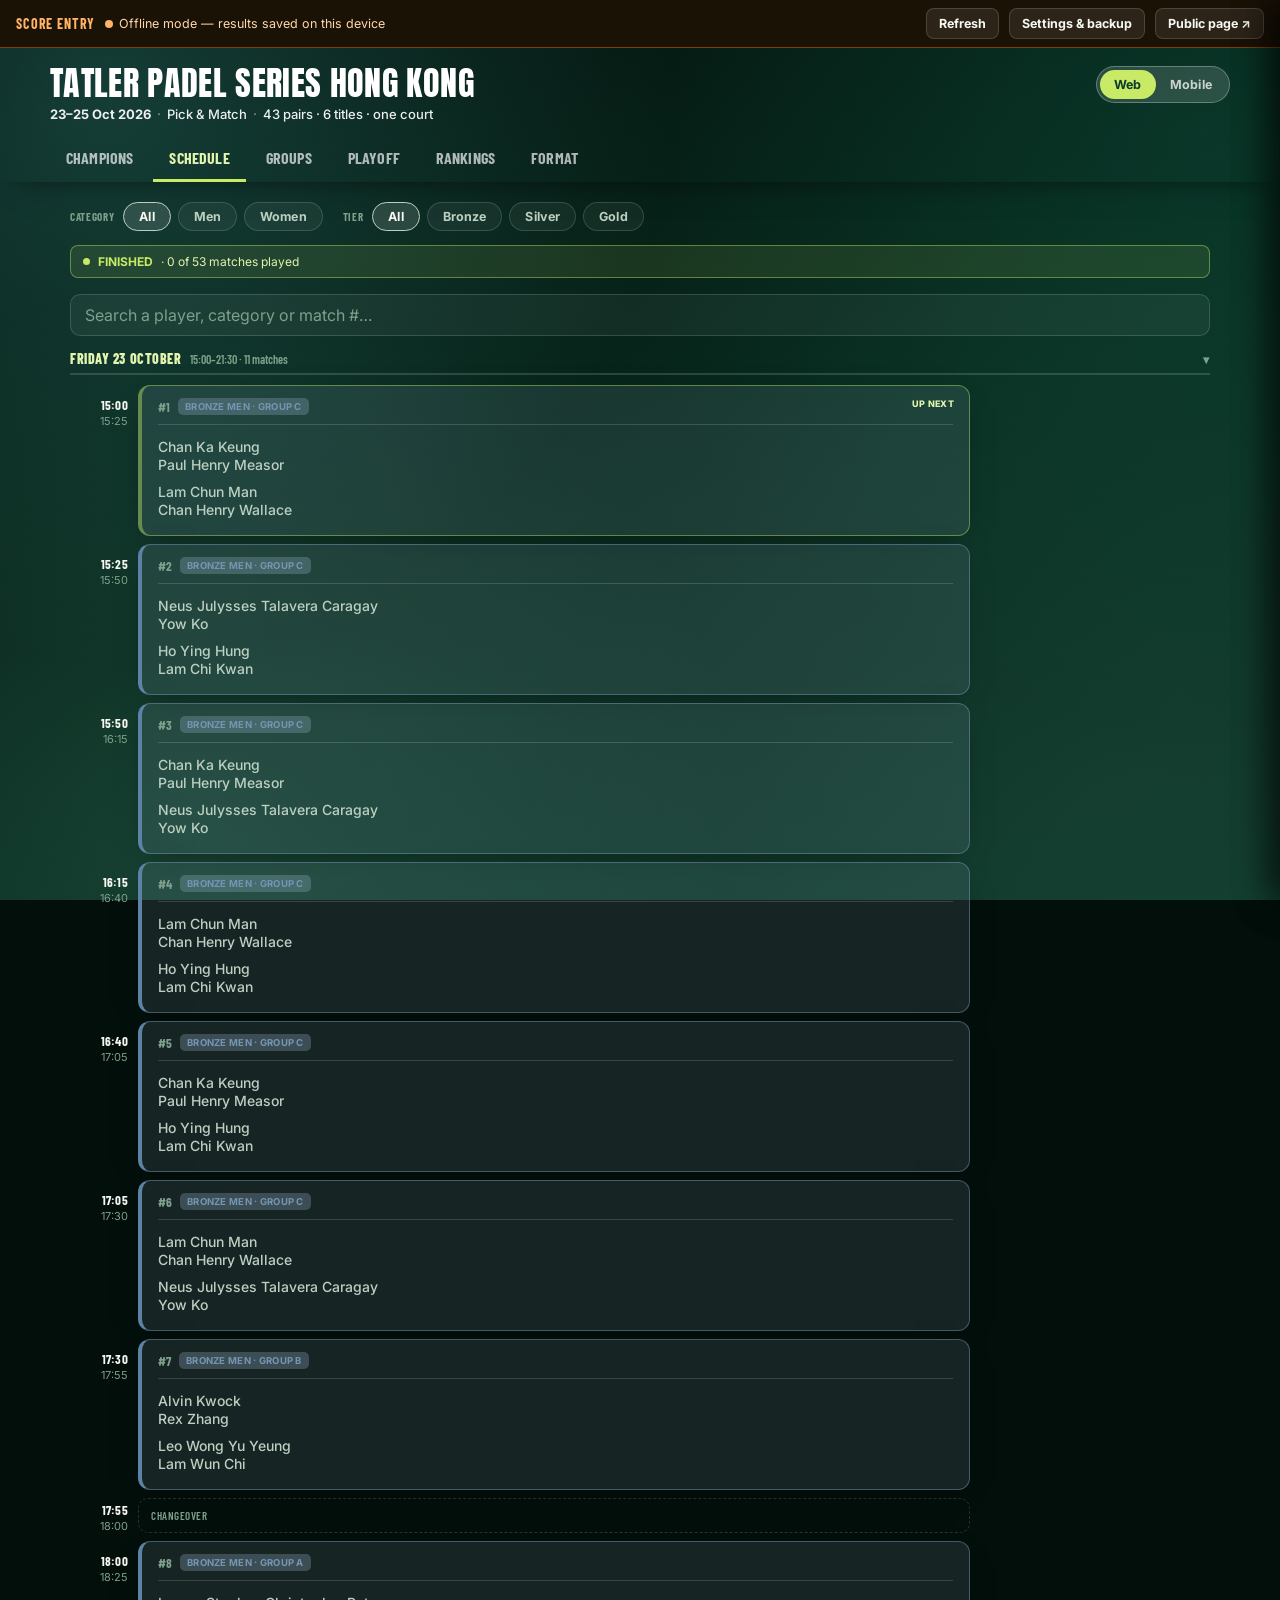
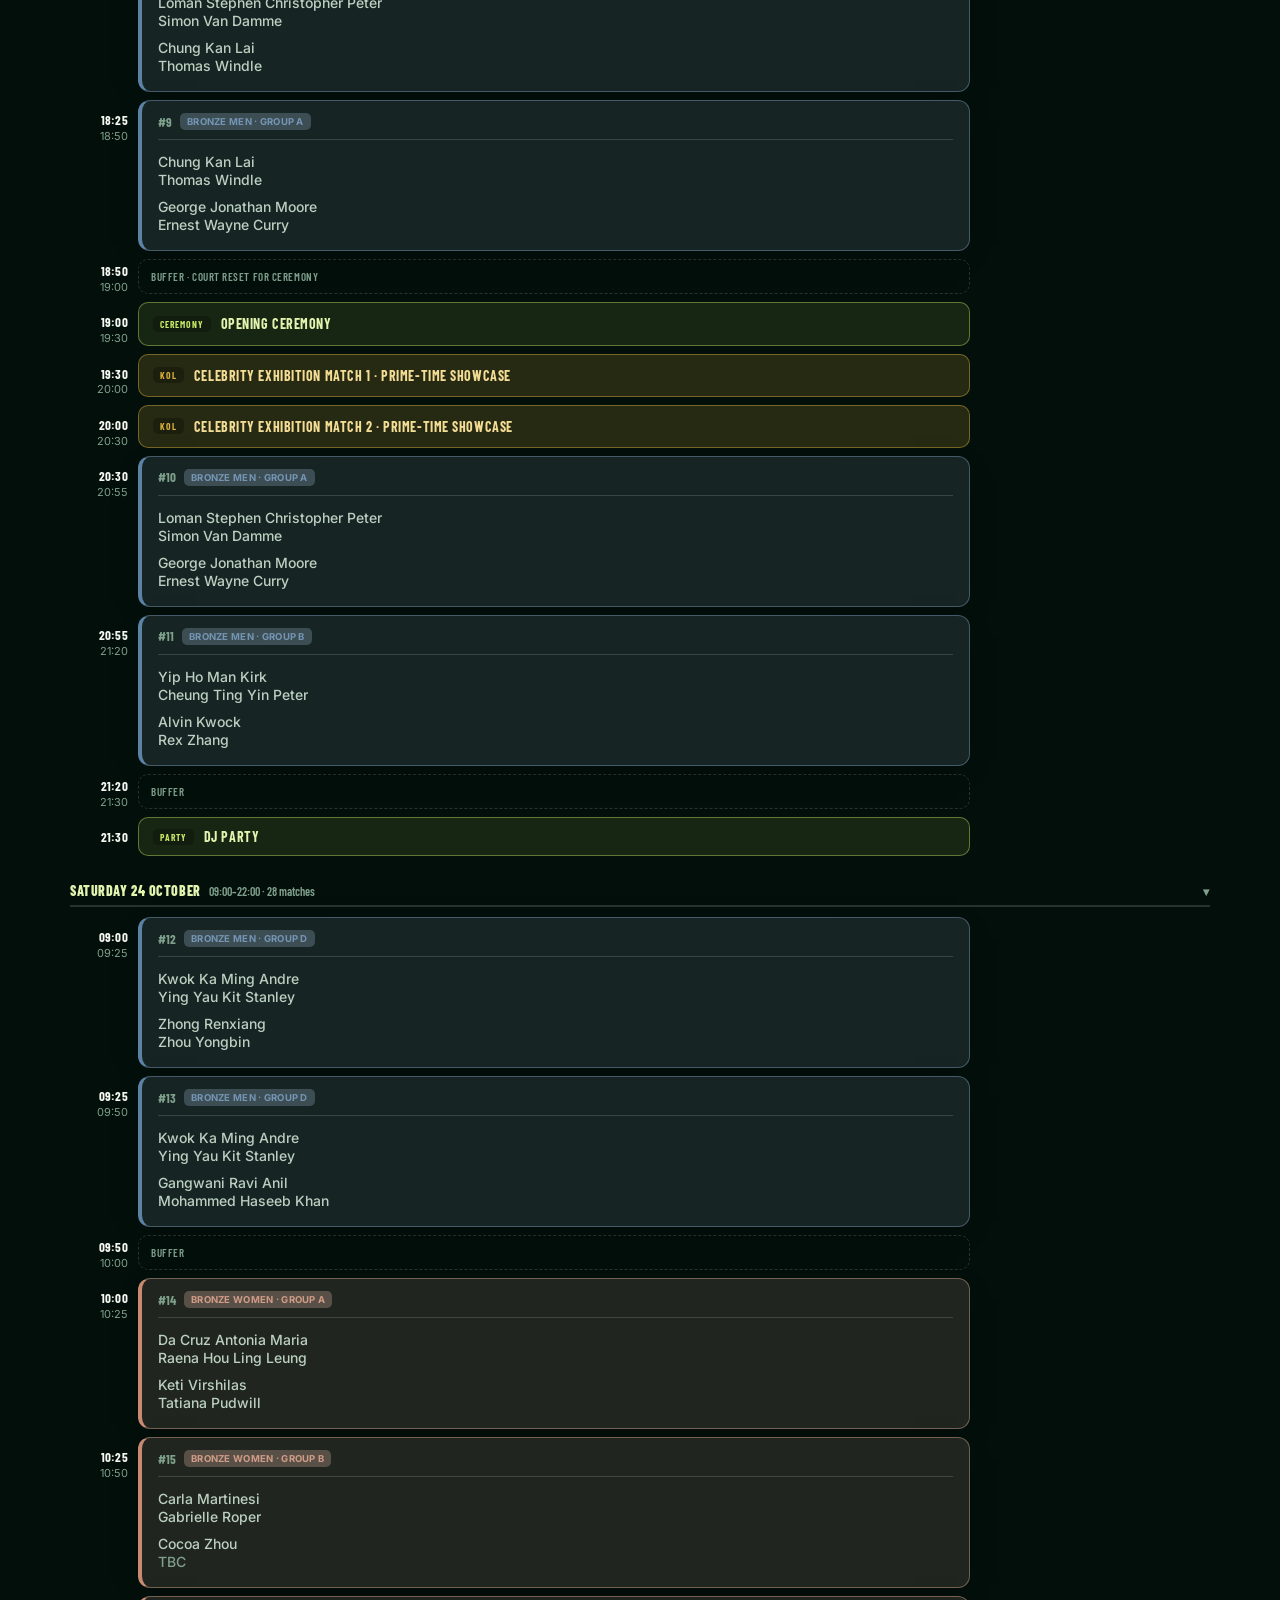
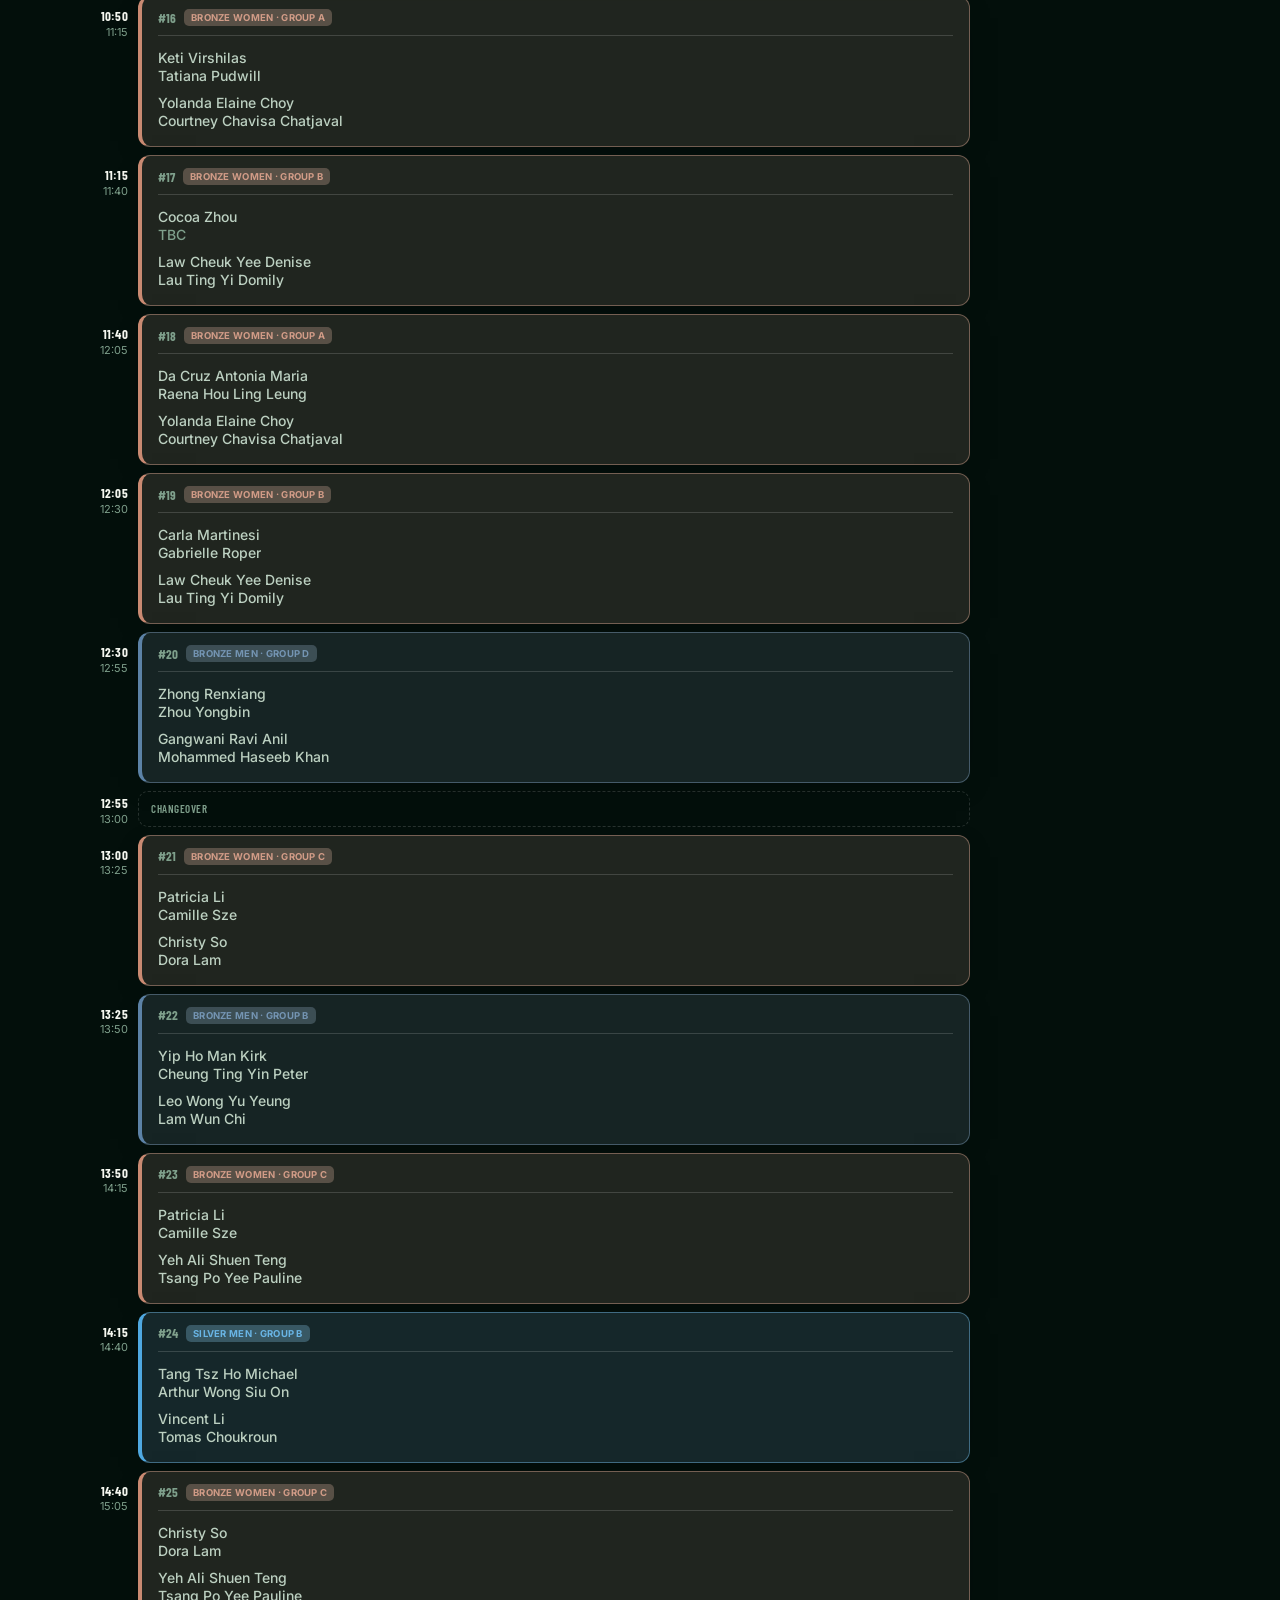
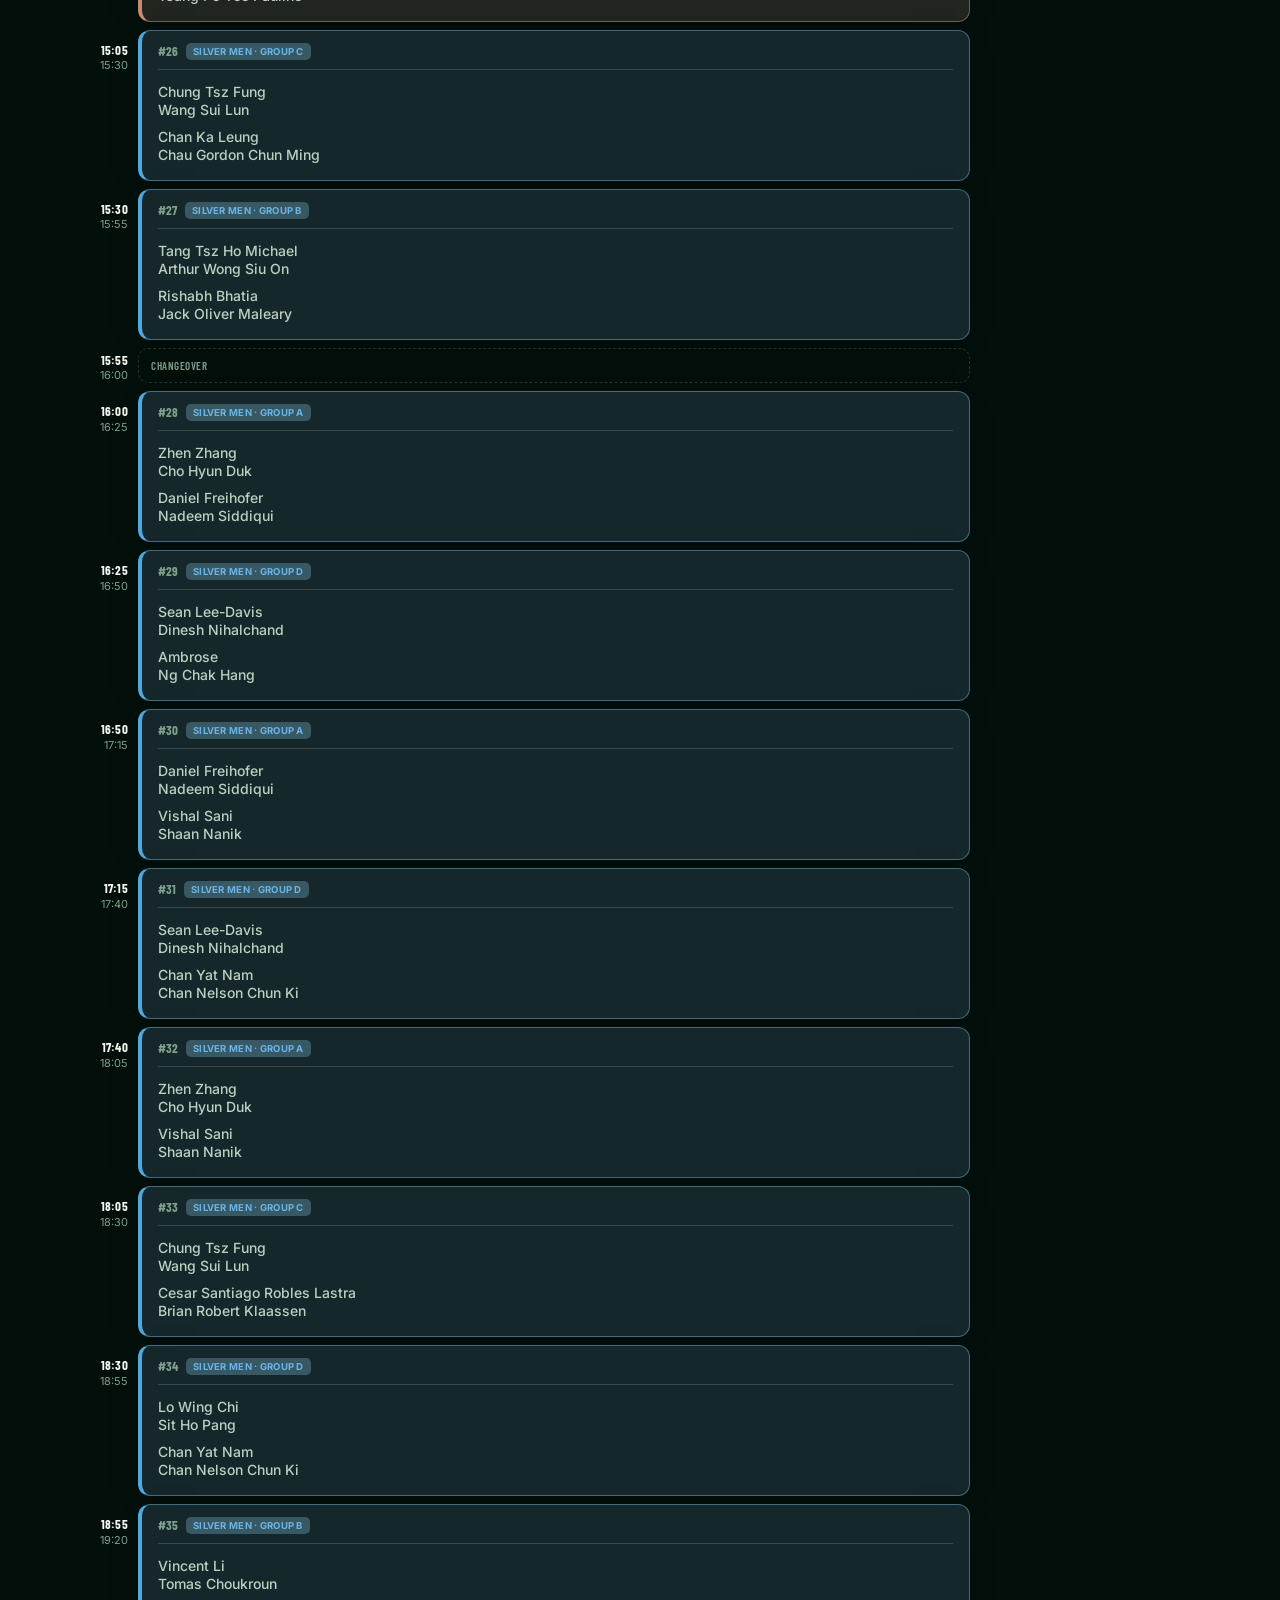
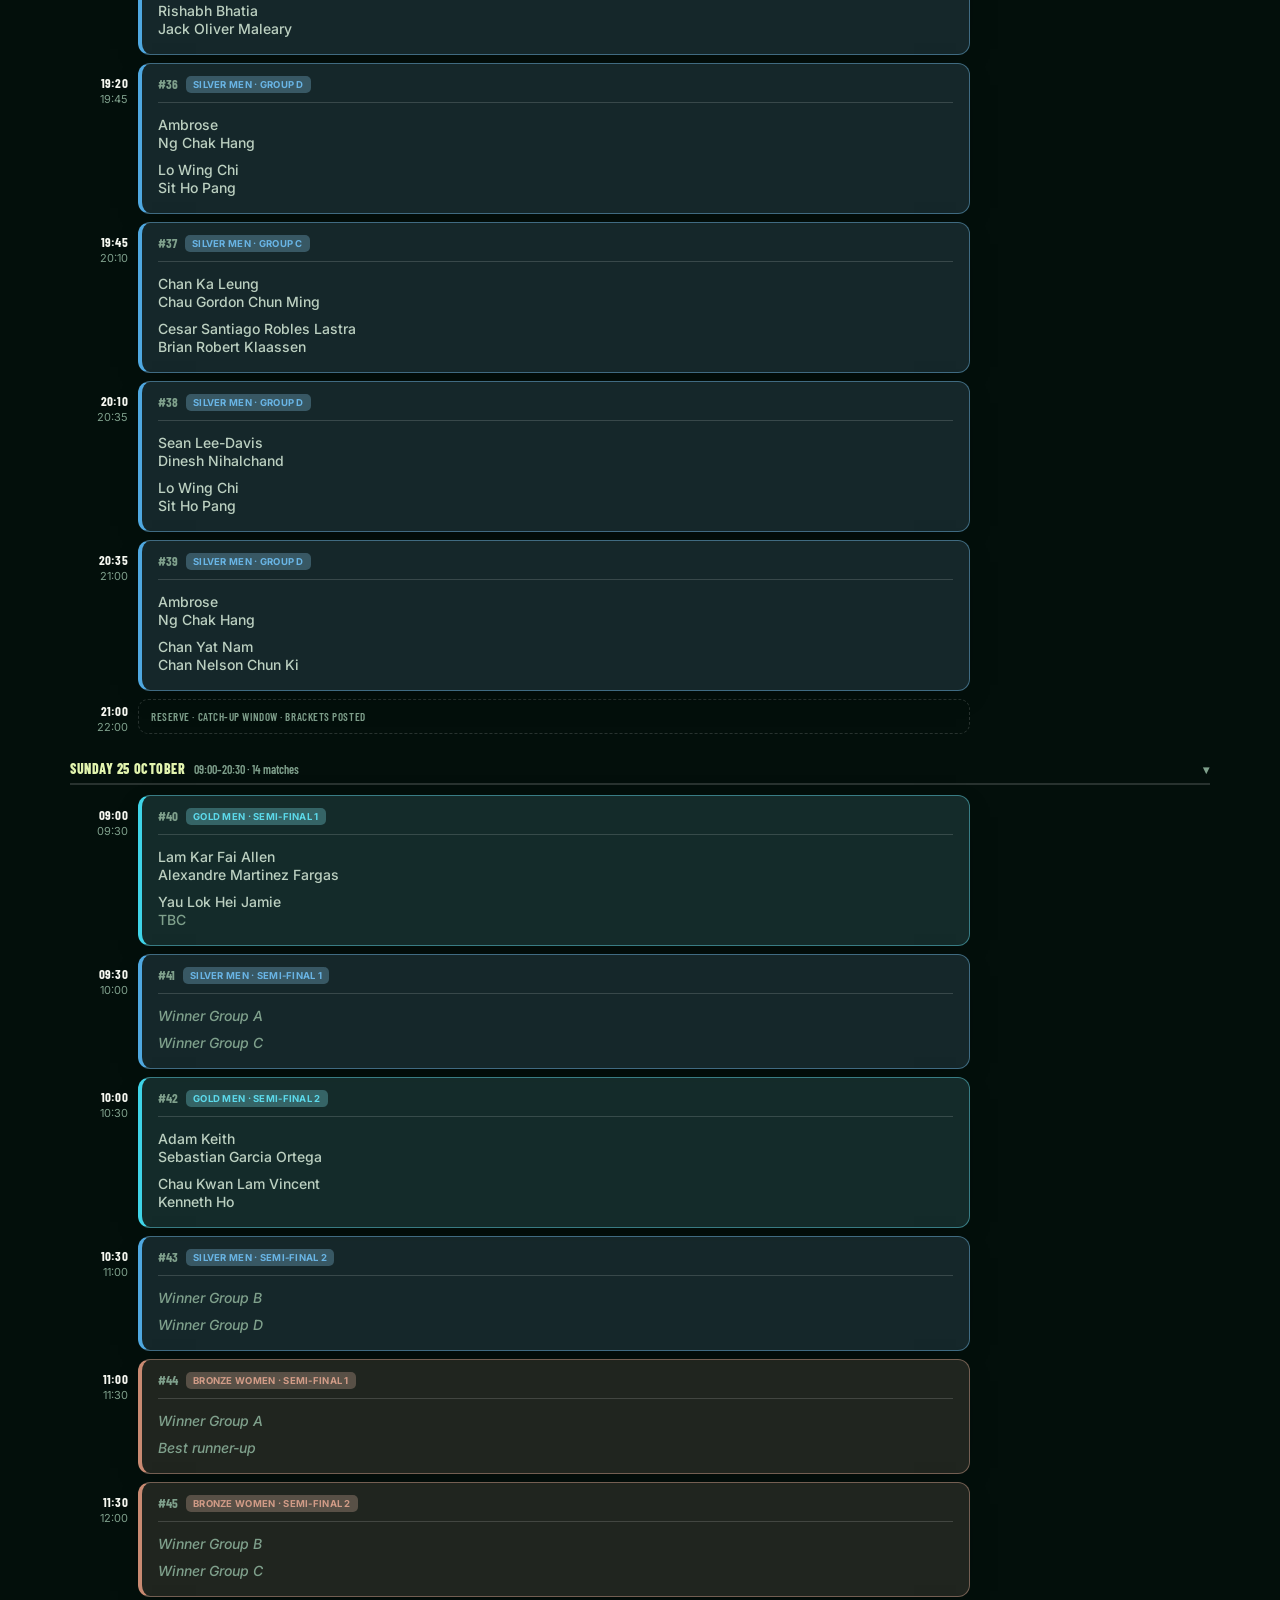
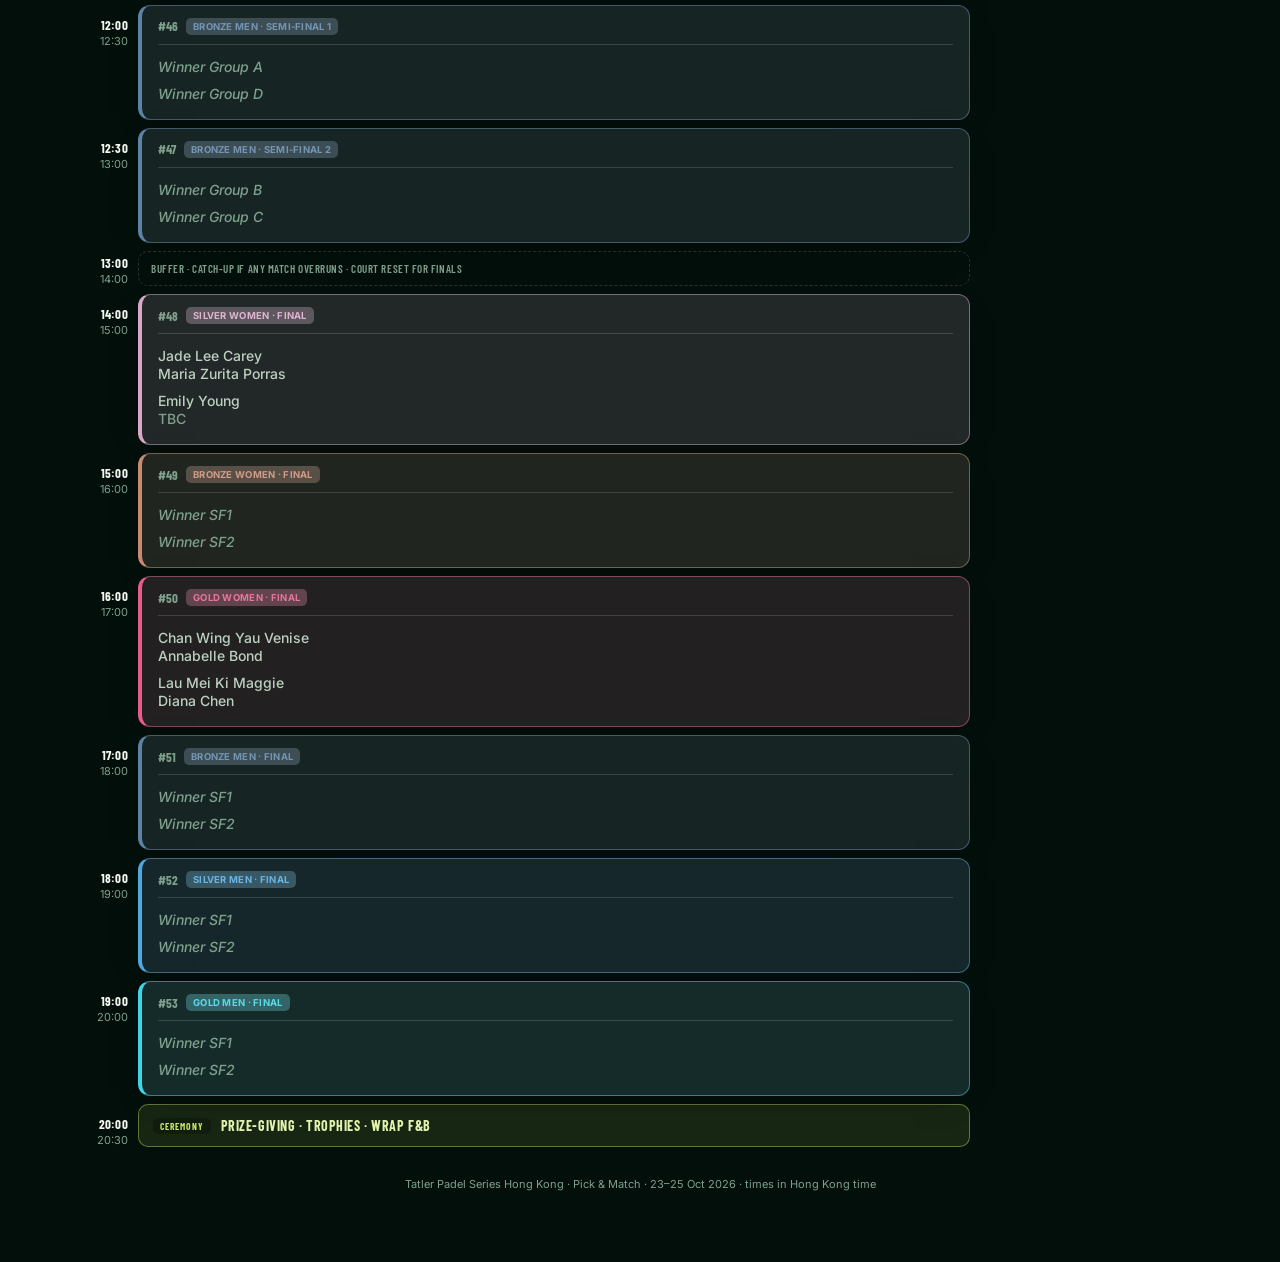
==== admin.html @ 23457551 "Add files via upload" ====
<!DOCTYPE html>
<html lang="en">
<head>
<meta charset="UTF-8">
<meta name="viewport" content="width=device-width, initial-scale=1.0">
<meta name="robots" content="noindex, nofollow">
<title>TPS HK — Score Entry</title>
<link rel="preconnect" href="https://fonts.googleapis.com">
<link href="https://fonts.googleapis.com/css2?family=Anton&family=Barlow+Condensed:wght@500;600;700;800&family=Inter:wght@400;500;600;700;800&display=swap" rel="stylesheet">
<link rel="stylesheet" href="app.css">
</head>
<body>
<div class="adm-bar" id="admBar"></div>
<header class="topbar">
  <div class="topbar-inner">
    <div class="topbar-row">
      <div class="brand">
        <h1 class="brand-title">Tatler Padel Series Hong Kong</h1>
        <p class="brand-sub"><b>23&ndash;25 Oct 2026</b><span class="sep">&middot;</span>Pick &amp; Match<span class="sep">&middot;</span>43 pairs &middot; 6 titles &middot; one court</p>
      </div>
      <div class="view-toggle">
        <button data-view="web">Web</button>
        <button data-view="mobile">Mobile</button>
      </div>
    </div>
    <nav class="tabs">
      <button class="tab-btn" data-tab="champions">Champions</button>
      <button class="tab-btn active" data-tab="schedule">Schedule</button>
      <button class="tab-btn" data-tab="groups">Groups</button>
      <button class="tab-btn" data-tab="playoff">Playoff</button>
      <button class="tab-btn" data-tab="rankings">Rankings</button>
      <button class="tab-btn" data-tab="format">Format</button>
    </nav>
  </div>
</header>

<main class="app-shell">
  <div class="filter-bar">
    <div class="filter-group" id="categoryFilter">
      <span class="filter-label">Category</span>
      <button class="pill-btn active" data-catf="All">All</button>
      <button class="pill-btn" data-catf="Male">Men</button>
      <button class="pill-btn" data-catf="Female">Women</button>
    </div>
    <div class="filter-group" id="tierFilter">
      <span class="filter-label">Tier</span>
      <button class="pill-btn active" data-tierf="All">All</button>
      <button class="pill-btn" data-tierf="Bronze">Bronze</button>
      <button class="pill-btn" data-tierf="Silver">Silver</button>
      <button class="pill-btn" data-tierf="Gold">Gold</button>
    </div>
  </div>
  <div class="data-note" id="dataNote"></div>

  <section class="panel" id="panel-champions"><div id="championsContent"></div></section>

  <section class="panel active" id="panel-schedule">
    <input class="search-box" id="matchSearch" placeholder="Search a player, category or match #&hellip;">
    <div id="scheduleList"></div>
  </section>

  <section class="panel" id="panel-groups">
    <input class="search-box" id="groupSearch" placeholder="Search a player by name&hellip;">
    <div class="groups-grid" id="groupsGrid"></div>
  </section>

  <section class="panel" id="panel-playoff">
    <div class="court-filter-row" id="playoffViewToggle">
      <span class="filter-label">View</span>
      <button class="pill-btn active" data-playoffview="bracket">Bracket</button>
      <button class="pill-btn" data-playoffview="chrono">Chronological</button>
    </div>
    <div id="playoffContent"></div>
  </section>

  <section class="panel" id="panel-rankings">
    <div class="filter-bar">
      <div class="filter-group" id="rankStageFilter">
        <span class="filter-label">Stage</span>
        <button class="pill-btn active" data-stagef="All">All</button>
        <button class="pill-btn" data-stagef="Group">Group</button>
        <button class="pill-btn" data-stagef="Playoff">Playoff</button>
      </div>
      <div class="filter-group" id="rankDayFilter">
        <span class="filter-label">Day</span>
        <button class="pill-btn active" data-dayf="All">All</button>
        <button class="pill-btn" data-dayf="2026-10-23">Fri 23</button>
        <button class="pill-btn" data-dayf="2026-10-24">Sat 24</button>
        <button class="pill-btn" data-dayf="2026-10-25">Sun 25</button>
      </div>
    </div>
    <input class="search-box" id="rankingSearch" placeholder="Search a player by name&hellip;">
    <div id="rankingList"></div>
  </section>

  <section class="panel" id="panel-format"><div id="formatContent"></div></section>

  <p class="footnote">Tatler Padel Series Hong Kong &middot; Pick &amp; Match &middot; 23&ndash;25 Oct 2026 &middot; times in Hong Kong time</p>
</main>

<div class="side-overlay" id="drawerOverlay"></div>
<div class="side-panel" id="drawer">
  <div class="side-head">
    <button class="side-close" id="drawerClose">&times;</button>
    <h3 id="drawerTitle">Pair</h3>
    <p id="drawerSub"></p>
  </div>
  <div class="side-body" id="drawerBody"></div>
</div>

<div class="side-overlay" id="matchDrawerOverlay"></div>
<div class="side-panel" id="matchDrawer">
  <div class="side-head">
    <button class="side-close" id="matchDrawerClose">&times;</button>
    <h3 id="mdMatchTitle">Match</h3>
    <div class="md-meta"><span class="md-num" id="mdNum">#0</span><span class="status-pill" id="mdStatus"></span></div>
    <p id="mdTime"></p>
  </div>
  <div class="side-body"><div id="mdBody"></div></div>
</div>

<div class="adm-toast" id="admToast"></div>
<script src="data-seed.js"></script>
<script src="app.js"></script>
<script src="admin.js"></script>
</body>
</html>
---- app.css ----
:root {
  --bg-0: #030f0b; --bg-1: #082a1e; --bg-2: #0d3a2b;
  --panel: rgba(255,255,255,.05); --panel-2: rgba(255,255,255,.08); --panel-3: rgba(255,255,255,.13);
  --border: rgba(255,255,255,.15);
  --cream: #f4efe1; --cream-text: #2a3b30;
  --lime: #c8ea67; --lime-deep: #a9d43e; --lime-text: #e2f4ae;
  --text-primary: #f6f8f1; --text-secondary: #bcd0c1; --text-muted: #7fa08c;

  --male: #4fa8e0; --male-bg: rgba(79,168,224,.16); --male-border: rgba(79,168,224,.42); --male-text: #a9d8f0;
  --female: #e85c8a; --female-bg: rgba(232,92,138,.16); --female-border: rgba(232,92,138,.44); --female-text: #f5b8cf;

  --gold: #d9b23c; --gold-bg: rgba(217,178,60,.17); --gold-border: rgba(217,178,60,.44);
  --silver: #c3cdd0; --silver-bg: rgba(195,205,208,.15); --silver-border: rgba(195,205,208,.38);
  --bronze: #c98a54; --bronze-bg: rgba(201,138,84,.17); --bronze-border: rgba(201,138,84,.42);

  --live: #8fe36b; --live-bg: rgba(143,227,107,.14); --live-border: rgba(143,227,107,.42);
  --lime-border: rgba(200,234,103,.42); --lime-bg: rgba(200,234,103,.1);
  --walkover: #ff9a9a; --walkover-bg: rgba(255,138,138,.16);

  --radius: 12px;
  --shadow: 0 8px 28px -14px rgba(0,0,0,.55);
  --font-display: 'Anton', 'Barlow Condensed', sans-serif;
  --font-ui: 'Barlow Condensed', -apple-system, sans-serif;
  --font-body: 'Inter', -apple-system, sans-serif;
}
* { box-sizing: border-box; }
html, body { margin: 0; padding: 0; overflow-x: hidden; }
body {
  font-family: var(--font-body);
  background: var(--bg-0);
  color: var(--text-primary);
  -webkit-font-smoothing: antialiased;
  position: relative;
}
body::before {
  content: "";
  position: fixed; inset: 0; z-index: 0; pointer-events: none;
  background:
    radial-gradient(circle at 8% 10%, rgba(79,209,196,.22), transparent 40%),
    radial-gradient(circle at 94% 14%, rgba(20,130,100,.20), transparent 42%),
    radial-gradient(circle at 15% 92%, rgba(120,200,170,.12), transparent 40%),
    radial-gradient(circle at 88% 90%, rgba(68,105,90,.16), transparent 42%),
    linear-gradient(160deg, var(--bg-0) 0%, var(--bg-1) 55%, var(--bg-2) 100%);
}

/* ===== Header ===== */
.topbar {
  position: relative; z-index: 1;
  color: #fff;
  padding: 18px 20px 0;
  box-shadow: 0 16px 26px -18px rgba(0,0,0,.55);
}
.topbar-inner { position: relative; max-width: 1180px; margin: 0 auto; }
.topbar-row { display: flex; align-items: flex-start; justify-content: space-between; gap: 16px; flex-wrap: wrap; }
.brand-title {
  font-family: var(--font-display); font-weight: 400; letter-spacing: .01em;
  text-transform: uppercase; margin: 0; line-height: 1; color: #fff; white-space: nowrap;
  /* Fluid, not a JS-toggled class: this has to be correct on the very first paint on a
     real phone, before init() ever runs, or the un-shrinkable nowrap heading forces the
     mobile browser to pick an oversized layout viewport and the whole page renders zoomed out. */
  font-size: clamp(14px, 4.4vw, 34px);
}
.brand-sub { font-size: 13px; opacity: .92; margin: 6px 0 0; font-weight: 500; }
.brand-sub b { font-weight: 700; }

.view-toggle {
  display: inline-flex; background: rgba(255,255,255,.14); border-radius: 999px; padding: 3px;
  border: 1px solid rgba(255,255,255,.28); flex-shrink: 0;
}
.view-toggle button {
  font-family: var(--font-body); font-size: 12.5px; font-weight: 700; letter-spacing: .02em;
  border: none; background: transparent; color: #fff; opacity: .75;
  padding: 7px 14px; border-radius: 999px; cursor: pointer; display: inline-flex; align-items: center; gap: 6px;
  transition: background-color .15s ease, color .15s ease, opacity .15s ease;
}
.view-toggle button.active { background: var(--lime); color: #0d3a2b; opacity: 1; }

.tabs {
  max-width: 1180px; margin: 16px auto 0; display: flex; gap: 4px; overflow-x: auto;
  padding-bottom: 0; scrollbar-width: none;
}
.tabs::-webkit-scrollbar { display: none; }
.tab-btn {
  font-family: var(--font-ui); font-weight: 700; font-size: 16px; letter-spacing: .01em; text-transform: uppercase;
  background: none; border: none; color: rgba(255,255,255,.68); padding: 10px 16px 12px;
  cursor: pointer; white-space: nowrap; border-bottom: 3px solid transparent; transition: color .15s ease, border-color .15s ease;
}
.tab-btn.active { color: var(--lime-text); border-bottom-color: var(--lime); }

/* ===== Filter bar (Category + Tier, shared across tabs) ===== */
.filter-bar { display: flex; gap: 20px; flex-wrap: wrap; margin-bottom: 14px; }
.filter-group { display: flex; align-items: center; gap: 7px; flex-wrap: wrap; }
.filter-label { font-family: var(--font-ui); font-size: 11px; font-weight: 700; letter-spacing: .06em; text-transform: uppercase; color: var(--text-muted); margin-right: 2px; }
.pill-btn {
  font-family: var(--font-body); font-weight: 700; font-size: 12.5px; letter-spacing: .01em;
  background: var(--panel); border: 1px solid var(--border); color: var(--text-secondary);
  padding: 6px 15px; border-radius: 999px; cursor: pointer; transition: all .15s ease;
}
.pill-btn.active[data-catf="All"], .pill-btn.active[data-tierf="All"] { background: var(--panel-3); border-color: var(--text-secondary); color: var(--text-primary); }
.pill-btn.active[data-catf="Male"] { background: var(--male-bg); border-color: var(--male-border); color: var(--male-text); }
.pill-btn.active[data-catf="Female"] { background: var(--female-bg); border-color: var(--female-border); color: var(--female-text); }
.pill-btn.active[data-tierf="Bronze"] { background: var(--bronze-bg); border-color: var(--bronze-border); color: var(--bronze); }
.pill-btn.active[data-tierf="Silver"] { background: var(--silver-bg); border-color: var(--silver-border); color: var(--silver); }
.pill-btn.active[data-tierf="Gold"] { background: var(--gold-bg); border-color: var(--gold-border); color: var(--gold); }

.court-filter-row { display: flex; align-items: center; gap: 7px; flex-wrap: wrap; margin-bottom: 14px; }
.pill-btn.active[data-courtf], .pill-btn.active[data-stagef], .pill-btn.active[data-dayf] { background: var(--panel-3); border-color: var(--text-secondary); color: var(--text-primary); }

/* Compact filters on narrow screens: drop the text labels, shrink the bubbles. */
@media (max-width: 640px) {
  .filter-bar { gap: 6px 10px; margin-bottom: 10px; }
  .filter-group { gap: 4px; }
  .filter-label { display: none; }
  .court-filter-row { gap: 4px; margin-bottom: 10px; }
  .pill-btn { padding: 4px 10px; font-size: 11px; }
}
/* Same compact treatment when "Mobile" is toggled manually on a wide desktop
   browser -- the real viewport is still wide there, so the media query above
   alone never fires; this class-based mirror covers that case. */
.view-mobile .filter-bar { gap: 6px 10px; margin-bottom: 10px; }
.view-mobile .filter-group { gap: 4px; }
.view-mobile .filter-label { display: none; }
.view-mobile .court-filter-row { gap: 4px; margin-bottom: 10px; }
.view-mobile .pill-btn { padding: 4px 10px; font-size: 11px; }

/* ===== Layout shell ===== */
.app-shell { position: relative; z-index: 1; max-width: 1180px; width: 100%; margin: 0 auto; padding: 20px 20px 60px; }
.view-mobile .app-shell { max-width: 430px; padding: 16px 14px 60px; }
.view-mobile .topbar-inner { max-width: 430px; }
.view-mobile .tabs { max-width: 430px; }
.panel { display: none; opacity: 0; }
.panel.active { display: block; animation: panelIn .22s ease forwards; }
@keyframes panelIn { from { opacity: 0; transform: translateY(4px); } to { opacity: 1; transform: translateY(0); } }
@media (prefers-reduced-motion: reduce) { .panel.active { animation: none; opacity: 1; } }

.search-box {
  width: 100%; padding: 10px 14px; border: 1px solid var(--border); border-radius: 10px;
  font-family: var(--font-body); background: var(--panel); color: var(--text-primary); margin-bottom: 14px;
  /* iOS/Android auto-zoom the page on focus for any input under 16px, then often fail to
     zoom back out -- staying at/above 16px avoids the zoom entirely instead of chasing it. */
  font-size: 16px;
}
.search-box::placeholder { color: var(--text-muted); }
.search-box:focus { outline: 2px solid var(--lime); outline-offset: 1px; }

.data-note {
  font-size: 12px; color: var(--text-muted); background: var(--panel); border: 1px dashed var(--border);
  border-radius: 8px; padding: 8px 12px; margin-bottom: 16px; display: flex; align-items: center; gap: 8px;
}
.data-note .dot { width: 7px; height: 7px; border-radius: 50%; background: var(--text-muted); flex-shrink: 0; }
.data-note.live .dot { background: var(--live); }
.data-note.live { color: var(--live); border-style: solid; border-color: var(--live-border); }
.data-note.complete .dot { background: var(--lime); }
.data-note.complete { color: var(--lime-text); border-style: solid; border-color: var(--lime-border); background: var(--lime-bg); }
.data-note.complete b { color: var(--lime); }
/* Just the ticking time value (countdown or live clock) gets the Tatler lime
   accent, same family as the Web/Mobile toggle -- the rest of the line stays
   in its normal muted/live color. */
#liveClock { color: var(--lime); font-weight: 800; }
/* On mobile the full date/time detail is dropped so the status badge always
   fits on one line -- "Starts in 2d 04:12:09" / "FINISHED" alone, no wrap. */
@media (max-width: 640px) {
  .data-note { flex-wrap: nowrap; white-space: nowrap; overflow: hidden; text-overflow: ellipsis; }
  .data-note-detail { display: none; }
}
.view-mobile .data-note { flex-wrap: nowrap; white-space: nowrap; overflow: hidden; text-overflow: ellipsis; }
.view-mobile .data-note-detail { display: none; }

/* ===== Groups tab ===== */
.groups-grid { display: grid; grid-template-columns: repeat(auto-fit, minmax(min(360px, 100%), 1fr)); gap: 16px; }
.view-mobile .groups-grid { grid-template-columns: 1fr; }
.group-card {
  background: var(--panel); border: 1px solid var(--border); border-left: 4px solid var(--bc, var(--border));
  border-radius: var(--radius); box-shadow: var(--shadow); overflow: hidden;
}
.group-card-head {
  font-family: var(--font-ui); font-weight: 700; font-size: 17px; text-transform: uppercase; letter-spacing: .02em;
  padding: 10px 14px; display: flex; align-items: center; justify-content: space-between; gap: 8px;
  background: color-mix(in srgb, var(--bc, var(--text-muted)) 22%, transparent);
  color: color-mix(in srgb, var(--bc, var(--text-primary)) 65%, white);
  border-bottom: 1px solid color-mix(in srgb, var(--bc, var(--border)) 45%, transparent);
}
.group-card-head .tier-tag { flex-shrink: 0; }

.notice-card .notice-body, .panel-note { padding: 18px 16px; font-size: 13px; color: var(--text-secondary); line-height: 1.5; }
.notice-card .notice-body p { margin: 0 0 6px; }
.notice-card .notice-sub { color: var(--text-muted); font-size: 12px; }
.panel-note { background: var(--panel); border: 1px dashed var(--border); border-radius: 10px; }

table.standings { width: 100%; border-collapse: collapse; font-size: 12.5px; }
table.standings th {
  text-align: center; font-size: 10px; font-weight: 700; color: var(--text-muted); text-transform: uppercase;
  letter-spacing: .02em; padding: 8px 4px 6px; border-bottom: 1px solid var(--border);
}
table.standings th.team-col, table.standings td.team-col { text-align: left; padding-left: 12px; }
table.standings td { text-align: center; padding: 8px 4px; border-bottom: 1px solid var(--border); color: var(--text-primary); }
table.standings tr:last-child td { border-bottom: none; }
table.standings tr.clickable { cursor: pointer; transition: background-color .15s ease; }
table.standings tr.clickable:hover { background: var(--panel-3); }
table.standings td.team-col { font-weight: 600; }
table.standings tr.rank-1 td { background: rgba(255,255,255,.08); }
table.standings tr.rank-2 td { background: rgba(255,255,255,.045); }
table.standings tr.clickable.rank-1:hover td, table.standings tr.clickable.rank-2:hover td { background: var(--panel-3); }
table.standings tr.withdrawn-row td { color: var(--text-muted); opacity: .55; }
table.standings tr.withdrawn-row td.team-col { font-weight: 500; }
.withdrawn-badge {
  display: inline-block; margin-left: 6px; padding: 1px 6px; border-radius: 6px;
  font-family: var(--font-ui); font-size: 10px; font-weight: 600; text-transform: uppercase; letter-spacing: .03em;
  background: rgba(255,255,255,.08); color: var(--text-muted); border: 1px solid var(--border);
  vertical-align: middle; opacity: 1;
}
/* Badge sits beside the (possibly two-line) name block, vertically centered,
   instead of the badge forcing its own line above the names with empty space
   next to it -- the badge is inline-flex, so without this it and the block-
   level name lines below it would each start their own line by default. */
.rank-team-cell { display: flex; align-items: center; }
.rank-team-names { min-width: 0; }
.rank-team-line { display: inline; }
.rank-team-line + .rank-team-line::before { content: ' / '; }
/* Rankings tab shows full names (can run long) as two separate lines instead of
   one flowing "P1 / P2" string, so a long name can't make just that row taller
   than its neighbours. On mobile each line is also ellipsis-truncated instead of
   wrapping, so every row keeps exactly the same height. Same dual (media query +
   .view-mobile class) coverage as the filter bar above. */
@media (max-width: 640px) {
  table.standings { table-layout: fixed; }
  table.standings th.team-col, table.standings td.team-col { width: 48%; padding-left: 6px; }
  table.standings th:not(.team-col), table.standings td:not(.team-col) { padding-left: 2px; padding-right: 2px; }
  .rank-team-line { display: block; overflow: hidden; text-overflow: ellipsis; white-space: nowrap; line-height: 1.35; }
  .rank-team-line + .rank-team-line::before { content: none; }
  /* Format tab's SF/Final table has 4 text-heavy columns (not Rankings' 7 short
     numeric ones), so it needs its own narrower "Stage" column and a wider
     "Decider" column instead of inheriting the 48%-team-col split above. */
  table.standings.fmt-standings th.team-col, table.standings.fmt-standings td.team-col { width: 30%; }
  table.standings.fmt-standings th:nth-child(2), table.standings.fmt-standings td:nth-child(2) { width: 22%; }
  table.standings.fmt-standings th:nth-child(3), table.standings.fmt-standings td:nth-child(3) { width: 18%; }
  table.standings.fmt-standings th:nth-child(4), table.standings.fmt-standings td:nth-child(4) { width: 30%; }
  table.standings.fmt-standings td { font-size: 11.5px; line-height: 1.35; }
}
.view-mobile table.standings { table-layout: fixed; }
.view-mobile table.standings th.team-col, .view-mobile table.standings td.team-col { width: 48%; padding-left: 6px; }
.view-mobile table.standings th:not(.team-col), .view-mobile table.standings td:not(.team-col) { padding-left: 2px; padding-right: 2px; }
.view-mobile .rank-team-line { display: block; overflow: hidden; text-overflow: ellipsis; white-space: nowrap; line-height: 1.35; }
.view-mobile .rank-team-line + .rank-team-line::before { content: none; }
.view-mobile table.standings.fmt-standings th.team-col, .view-mobile table.standings.fmt-standings td.team-col { width: 30%; }
.view-mobile table.standings.fmt-standings th:nth-child(2), .view-mobile table.standings.fmt-standings td:nth-child(2) { width: 22%; }
.view-mobile table.standings.fmt-standings th:nth-child(3), .view-mobile table.standings.fmt-standings td:nth-child(3) { width: 18%; }
.view-mobile table.standings.fmt-standings th:nth-child(4), .view-mobile table.standings.fmt-standings td:nth-child(4) { width: 30%; }
.view-mobile table.standings.fmt-standings td { font-size: 11.5px; line-height: 1.35; }

.rank-badge {
  display: inline-flex; align-items: center; justify-content: center; width: 18px; height: 18px;
  border-radius: 5px; font-size: 10px; font-weight: 800; background: var(--panel-2); color: var(--text-muted); margin-right: 7px;
}
tr.rank-1 .rank-badge { background: var(--gold-bg); color: var(--gold); }

/* ===== All Matches / match cards ===== */
.day-section { margin-bottom: 26px; }
.day-title {
  font-family: var(--font-ui); font-weight: 800; text-transform: uppercase; letter-spacing: .04em; font-size: 14px;
  color: var(--lime-text); margin: 0 0 10px; padding-bottom: 6px; border-bottom: 2px solid var(--border);
}
#allMatchesList .day-title {
  cursor: pointer; list-style: none; user-select: none;
  display: flex; align-items: center; justify-content: space-between;
}
#allMatchesList .day-title::-webkit-details-marker { display: none; }
#allMatchesList .day-title::after {
  content: '▾'; font-size: 12px; color: var(--text-muted); transition: transform .15s ease;
}
#allMatchesList details.day-section:not([open]) > .day-title::after { transform: rotate(-90deg); }
.match-list { display: flex; flex-direction: column; gap: 10px; }
.match-card {
  position: relative;
  min-width: 0;
  overflow: hidden;
  background: color-mix(in srgb, var(--bc, transparent) 9%, var(--panel));
  border: 1px solid color-mix(in srgb, var(--bc, var(--border)) 38%, var(--border));
  border-left: 4px solid var(--bc, var(--border));
  border-radius: 12px; padding: 12px 16px;
  box-shadow: var(--shadow); transition: box-shadow .15s ease, border-color .15s ease, background-color .15s ease, transform .12s ease;
  cursor: pointer;
}
.match-card:hover { transform: translateY(-1px); box-shadow: 0 10px 24px -10px rgba(0,0,0,.55); }
.match-card.bye { cursor: default; }
.bye-scoreboard { display: flex; align-items: center; justify-content: space-between; }
.bye-note { font-size: 10.5px; color: var(--text-muted); font-style: italic; flex-shrink: 0; }
.status-pill.Bye { color: var(--text-secondary); }
.status-pill.Walkover { color: var(--walkover); }
.match-card.live { border-color: var(--lime); border-left-color: var(--lime); box-shadow: 0 0 0 1px var(--lime), var(--shadow); }
.match-card.completed { filter: saturate(.55) brightness(.92); }
.match-card-top { display: flex; align-items: center; gap: 8px; margin-bottom: 9px; flex-wrap: wrap; padding-right: 60px; }
.view-mobile .match-card-top { gap: 6px; }
.match-num { font-family: var(--font-ui); font-size: 13px; font-weight: 700; color: var(--text-muted); flex-shrink: 0; }
.match-time { font-size: 11.5px; color: var(--text-muted); flex-shrink: 0; line-height: 1.25; }
.match-time b { color: var(--text-primary); font-size: 12.5px; margin-right: 4px; }
.match-court { font-size: 10.5px; color: var(--text-muted); flex-shrink: 0; }
.match-date {
  font-size: 9.5px; font-weight: 700; text-transform: uppercase; letter-spacing: .04em;
  color: var(--text-muted); flex-shrink: 0; padding: 2px 6px; border-radius: 4px;
  background: var(--panel-3);
}
.match-tag {
  font-size: 9.5px; font-weight: 700; text-transform: uppercase; letter-spacing: .03em;
  padding: 3px 7px; border-radius: 5px; flex-shrink: 0; white-space: nowrap;
  background: color-mix(in srgb, var(--bc, var(--panel-3)) 20%, var(--panel-3));
  color: color-mix(in srgb, var(--bc, var(--text-secondary)) 85%, white);
}
.tier-tag {
  font-size: 9px; font-weight: 800; text-transform: uppercase; letter-spacing: .05em;
  padding: 2.5px 7px; border-radius: 5px; flex-shrink: 0; white-space: nowrap;
  background: color-mix(in srgb, var(--bc, var(--text-muted)) 20%, transparent);
  color: color-mix(in srgb, var(--bc, var(--text-secondary)) 85%, white);
  border: 1px solid color-mix(in srgb, var(--bc, var(--border)) 50%, transparent);
}
.status-pill {
  font-size: 9px; font-weight: 800; text-transform: uppercase; letter-spacing: .03em;
  white-space: nowrap; line-height: 1;
}
.status-pill.Scheduled { color: var(--text-muted); }
.status-pill.InProgress { color: var(--lime); }
.status-pill.Completed { color: var(--live); }
/* Inside a match card specifically, it's a plain small corner label instead of
   a filled pill -- keeps the top row (match #, category tag, time/court) free
   of a badge competing for width, which is what was forcing a wrap in narrow
   cells. Taken out of the flex flow entirely (position:absolute off the card)
   so its own text length can never trigger that wrap in the first place.
   Outside a card (e.g. the match-detail drawer header) it just stays inline. */
.match-card .status-pill {
  position: absolute; top: 13px; right: 15px; pointer-events: none;
}

.scoreboard { border-top: 1px solid var(--border); padding-top: 8px; }
.sb-row { display: flex; align-items: center; gap: 14px; padding: 5px 0; }
.sb-row.winner .sb-names span { font-weight: 800; color: #fff; }
.sb-row.winner .sb-set { color: #fff; }
.sb-names { flex: 0 1 auto; min-width: 0; max-width: 62%; display: flex; flex-direction: column; gap: 1px; }
.sb-names span { font-size: 14px; font-weight: 500; color: var(--text-secondary); overflow: hidden; text-overflow: ellipsis; white-space: nowrap; }
.sb-sets { display: flex; gap: 10px; flex-shrink: 0; margin-left: auto; }
.sb-set { font-family: var(--font-display); font-weight: 400; font-size: 22px; min-width: 20px; text-align: center; color: var(--text-secondary); white-space: nowrap; }
.sb-set .sb-tb { font-size: 10px; font-weight: 700; color: var(--text-muted); font-family: var(--font-body); margin-left: 1px; }
.sb-set.sb-stb { display: inline-flex; align-items: baseline; gap: 2px; color: var(--lime-text); }
.sb-set.sb-stb small { font-family: var(--font-ui); font-size: 8px; font-weight: 800; letter-spacing: .02em; color: var(--text-muted); align-self: center; }
.view-mobile .sb-names span { font-size: 13px; }
.view-mobile .sb-set { font-size: 19px; }

/* ===== Playoff bracket ===== */
.playoff-bucket { margin-bottom: 30px; }
.playoff-bucket-title {
  font-family: var(--font-ui); font-size: 18px; font-weight: 700; text-transform: uppercase;
  letter-spacing: .02em; margin: 0 0 12px; padding: 8px 14px; border-radius: 8px;
  background: color-mix(in srgb, var(--bc, var(--text-muted)) 18%, transparent);
  color: color-mix(in srgb, var(--bc, var(--text-primary)) 65%, white);
  border: 1px solid color-mix(in srgb, var(--bc, var(--border)) 45%, transparent);
}
.bracket-columns { display: grid; grid-template-columns: minmax(0, 1fr) minmax(0, 1fr); gap: 20px; }
.view-mobile .bracket-columns { grid-template-columns: 1fr; }
.bracket-col-title {
  font-family: var(--font-ui); font-size: 13px; font-weight: 800; text-transform: uppercase; letter-spacing: .04em;
  color: var(--lime-text); margin-bottom: 10px;
}
.bracket-col-title.consolation { color: var(--text-muted); }
.bracket-round { margin-bottom: 18px; }
.bracket-round-title {
  font-family: var(--font-ui); font-size: 13px; font-weight: 700; text-transform: uppercase;
  letter-spacing: .03em; color: var(--text-secondary); margin: 0 0 8px; padding-bottom: 5px; border-bottom: 1px solid var(--border);
}
.bracket-cards { display: flex; flex-direction: column; gap: 10px; }

/* ===== Team detail / match detail side panels ===== */
.side-overlay { position: fixed; inset: 0; background: rgba(4,18,13,.62); z-index: 50; display: none; }
.side-overlay.open { display: block; }
.side-panel {
  position: fixed; top: 0; right: 0; bottom: 0; width: 460px; max-width: 92vw; background: var(--bg-1);
  z-index: 51; box-shadow: -10px 0 34px rgba(0,0,0,.45); transform: translateX(100%); transition: transform .24s cubic-bezier(.2,.8,.2,1);
  overflow-y: auto; border-left: 1px solid var(--border);
}
.side-panel.open { transform: translateX(0); }
#matchDrawerOverlay { z-index: 60; }
#matchDrawer { z-index: 61; }
/* On mobile, slide up from the bottom as a centered sheet instead of the
   right-side drawer -- feels native on a phone and keeps the panel reachable
   with a thumb. Same dual (media query + .view-mobile class) coverage as the
   filter bar above. */
@media (max-width: 640px) {
  .side-panel {
    left: 0; right: 0; top: auto; bottom: 0; width: 100%; max-width: 100%;
    max-height: 86vh; border-radius: 18px 18px 0 0; border-left: none; border-top: 1px solid var(--border);
    transform: translateY(100%);
  }
  .side-panel.open { transform: translateY(0); }
  .side-head::before {
    content: ""; display: block; width: 36px; height: 4px; border-radius: 2px;
    background: rgba(255,255,255,.32); margin: 0 auto 10px;
  }
}
.view-mobile .side-panel {
  left: 0; right: 0; top: auto; bottom: 0; width: 100%; max-width: 100%;
  max-height: 86vh; border-radius: 18px 18px 0 0; border-left: none; border-top: 1px solid var(--border);
  transform: translateY(100%);
}
.view-mobile .side-panel.open { transform: translateY(0); }
.view-mobile .side-head::before {
  content: ""; display: block; width: 36px; height: 4px; border-radius: 2px;
  background: rgba(255,255,255,.32); margin: 0 auto 10px;
}
.side-head {
  background: linear-gradient(90deg, #0d3a2b 0%, #44695a 100%);
  color: #fff; padding: 18px 44px 14px 18px; position: sticky; top: 0;
}
.side-head h3 { font-family: var(--font-display); font-weight: 400; font-size: 22px; margin: 0 0 2px; text-transform: uppercase; }
.side-head p { margin: 0; font-size: 12.5px; opacity: .9; }
.side-close {
  position: absolute; top: 14px; right: 14px; background: rgba(255,255,255,.18); border: none; color: #fff;
  width: 28px; height: 28px; border-radius: 50%; cursor: pointer; font-size: 15px; line-height: 1;
}
.side-body { padding: 16px 18px; }
.side-body h4 { font-family: var(--font-ui); text-transform: uppercase; font-size: 13px; letter-spacing: .03em; color: var(--text-secondary); margin: 14px 0 8px; }

/* Match detail specifics inside the side panel */
.md-meta { display: flex; align-items: center; gap: 8px; flex-wrap: wrap; margin-top: 6px; }
.md-num { font-family: var(--font-ui); font-size: 14px; font-weight: 800; }
.mm-photo-row { display: flex; justify-content: space-around; padding: 6px 8px 0; }
.mm-scoreboard { padding: 12px 4px 0; border-top: none; }
.mm-scoreboard .sb-names span { font-size: 15px; }
.mm-photo-placeholder {
  width: 56px; height: 56px; border-radius: 50%; background: var(--panel-3); border: 1px dashed var(--border);
  margin: 0 auto 8px;
}
.mm-team-name { font-size: 13px; line-height: 1.3; color: var(--text-secondary); text-align: center; }
.mm-team-name span { display: block; white-space: normal; overflow-wrap: break-word; }
.mm-bye { text-align: center; }
.mm-bye-label { font-size: 12px; color: var(--text-muted); font-style: italic; margin-top: 4px; }
.mm-fields { margin-top: 16px; border-top: 1px solid var(--border); padding-top: 12px; display: flex; flex-direction: column; gap: 10px; }
.mm-field-label { font-size: 9.5px; text-transform: uppercase; letter-spacing: .04em; color: var(--text-muted); font-weight: 700; display: block; margin-bottom: 3px; }
.mm-field-placeholder { font-size: 12px; color: var(--text-secondary); background: var(--panel); border: 1px dashed var(--border); border-radius: 8px; padding: 8px 10px; text-align: center; }

/* ===== Rankings ===== */
.ranking-section { margin-bottom: 26px; }
.ranking-section-title {
  font-family: var(--font-ui); font-size: 20px; font-weight: 700; text-transform: uppercase;
  letter-spacing: .02em; margin: 0 0 10px; padding: 8px 14px; border-radius: 8px;
  background: color-mix(in srgb, var(--bc, var(--text-muted)) 18%, transparent);
  color: color-mix(in srgb, var(--bc, var(--text-primary)) 65%, white);
  border: 1px solid color-mix(in srgb, var(--bc, var(--border)) 45%, transparent);
}
.ranking-table-wrap { background: var(--panel); border: 1px solid var(--border); border-radius: 12px; overflow: hidden; box-shadow: var(--shadow); }

/* ===== Champions (podium: Gold top, Silver middle, Bronze bottom; Men | Women columns) ===== */
.podium { display: grid; grid-template-columns: 1fr 1fr; gap: 10px 14px; }
.col-header {
  font-family: var(--font-ui); font-weight: 700; font-size: 12.5px; letter-spacing: .24em; text-transform: uppercase;
  display: flex; align-items: center; justify-content: center;
  color: var(--hc-text); margin-bottom: 1px;
}
.col-header::before, .col-header::after { content: ""; height: 1px; flex: 1; max-width: 60px; background: linear-gradient(90deg, transparent, var(--hc-line)); }
.col-header::before { margin-right: 12px; }
.col-header::after { margin-left: 12px; transform: scaleX(-1); }
.col-header.male   { --hc-text: var(--male-text);   --hc-line: var(--male); }
.col-header.female { --hc-text: var(--female-text); --hc-line: var(--female); }

.tier-header {
  grid-column: 1 / -1;
  font-family: var(--font-ui); font-weight: 700; font-size: 12px; letter-spacing: .28em; text-transform: uppercase;
  display: flex; align-items: center; justify-content: center;
  color: var(--tc); margin: 6px 0 -1px;
}
.tier-header::before, .tier-header::after { content: ""; height: 1px; flex: 1; max-width: 120px; background: linear-gradient(90deg, transparent, var(--tc)); }
.tier-header::before { margin-right: 14px; }
.tier-header::after { margin-left: 14px; transform: scaleX(-1); }
.tier-header[data-tier="gold"]   { --tc: var(--gold); margin-top: 2px; }
.tier-header[data-tier="silver"] { --tc: var(--silver); }
.tier-header[data-tier="bronze"] { --tc: var(--bronze); }

.champ-card {
  position: relative; background: var(--panel); border: 1px solid var(--border); border-radius: var(--radius);
  box-shadow: var(--shadow); padding: 12px 13px 13px; display: flex; flex-direction: column; gap: 6px;
  min-width: 0; border-top: 2px solid var(--tc);
}
.champ-card[data-tier="gold"]   { --tc: var(--gold); padding: 14px 15px 15px; }
.champ-card[data-tier="silver"] { --tc: var(--silver); }
.champ-card[data-tier="bronze"] { --tc: var(--bronze); }

.rank-plate { border-radius: 9px; background: var(--panel-2); border: 1px solid var(--border); padding: 6px 12px; display: flex; flex-direction: column; gap: 1px; }
.rank-plate.win { background: linear-gradient(120deg, color-mix(in srgb, var(--lime) 16%, transparent), var(--panel-2) 68%); border-color: color-mix(in srgb, var(--lime) 30%, var(--border)); }
.rank-plate.cons { opacity: .72; border-style: dashed; }
.rank-plate.clickable { cursor: pointer; transition: border-color .12s ease, background-color .12s ease; }
.rank-plate.clickable:hover { border-color: var(--lime); }
.rank-tag { font-family: var(--font-ui); font-weight: 700; font-size: 9px; letter-spacing: .12em; text-transform: uppercase; }
.rank-plate.win .rank-tag { color: var(--lime-text); }
.rank-plate.run .rank-tag, .rank-plate.cons .rank-tag { color: var(--text-muted); }
.rank-name { font-family: var(--font-body); font-weight: 700; font-size: 14px; line-height: 1.25; color: var(--text-primary); }
.rank-plate.run .rank-name, .rank-plate.cons .rank-name { color: var(--text-secondary); }
.rank-name.pending { font-weight: 500; font-style: italic; color: var(--text-muted); }

@media (max-width: 600px) {
  .podium { grid-template-columns: 1fr; }
}

/* ===== Footer / empty state ===== */
.footnote { font-size: 11px; color: var(--text-muted); text-align: center; margin-top: 30px; }
.empty-state { text-align: center; padding: 40px 20px; color: var(--text-muted); font-size: 13.5px; }

/* ===== All Matches — web grid (courts left-to-right, time top-to-bottom) ===== */
.matches-grid { display: flex; flex-direction: column; gap: 6px; max-width: 100%; overflow-x: auto; }
.mg-row { display: grid; grid-template-columns: 68px repeat(5, minmax(0, 1fr)); gap: 6px; align-items: stretch; min-width: 0; }
.mg-head { font-size: 10px; color: var(--text-muted); text-transform: uppercase; letter-spacing: .05em; font-weight: 700; }
.mg-col-label { text-align: center; padding-bottom: 2px; }
.mg-time { font-size: 10.5px; color: var(--text-secondary); display: flex; flex-direction: column; justify-content: center; line-height: 1.25; }
.mg-time b { color: var(--text-primary); font-size: 11.5px; display: block; }
.mg-cell { min-width: 0; display: flex; }
.mg-cell .match-card { flex: 1 1 auto; display: flex; flex-direction: column; }
.mg-cell .match-card .scoreboard { flex: 1; }

.match-card.compact { padding: 8px 10px; }
.match-card.compact .match-card-top { margin-bottom: 6px; gap: 5px; padding-right: 40px; }
.match-card.compact .match-num { font-size: 10.5px; }
.match-card.compact .match-tag { font-size: 8px; padding: 2px 5px; }
.match-card.compact .status-pill { top: 8px; right: 9px; font-size: 6.5px; }
.match-card.compact .scoreboard { padding-top: 6px; }
.match-card.compact .sb-row { gap: 8px; padding: 3px 0; }
.match-card.compact .sb-names { max-width: 60%; }
.match-card.compact .sb-names span { font-size: 12px; }
.match-card.compact .sb-set { font-size: 16px; min-width: 15px; }
.match-card.compact .sb-set .sb-tb { font-size: 7px; }
.match-card.compact .sb-sets { gap: 7px; }
/* The category/tier badge stays visible in the compact grid cells (All Matches,
   Web view) at any normal desktop/tablet width -- color-coding alone isn't
   enough to tell categories apart. It only gets dropped if the grid is ever
   viewed on a genuinely narrow (phone-width) screen, where #num + tag + status
   badge can't fit on one line together; the border/background color-coding is
   the fallback there, plus the Mobile toggle is the intended way to browse on
   an actual phone anyway. */
@media (max-width: 640px) {
  .match-card.compact .match-tag { display: none; }
}

/* =====================================================================
   TPS HK additions: single-court timeline, programme events, unresolved
   playoff slots, round columns, admin (score entry) UI.
   ===================================================================== */
.brand-sub .sep { opacity: .5; margin: 0 6px; }
.tl { display: flex; flex-direction: column; gap: 8px; max-width: 900px; }
.view-mobile .tl { max-width: none; }
.tl-row { display: grid; grid-template-columns: 58px minmax(0, 1fr); gap: 10px; align-items: stretch; }
.tl-time { text-align: right; padding-top: 12px; font-size: 11px; color: var(--text-muted); line-height: 1.3; }
.tl-time b { display: block; color: var(--text-primary); font-size: 13px; font-family: var(--font-ui); font-weight: 700; letter-spacing: .02em; }
.tl-row.buffer .tl-time { padding-top: 4px; }
.tl-event {
  border-radius: 10px; padding: 10px 14px; font-family: var(--font-ui); font-weight: 700; text-transform: uppercase;
  letter-spacing: .04em; font-size: 14px; display: flex; align-items: center; gap: 10px;
  border: 1px solid var(--lime-border); background: var(--lime-bg); color: var(--lime-text);
}
.tl-event .ev-type { font-size: 9.5px; letter-spacing: .1em; padding: 2px 7px; border-radius: 5px; background: rgba(0,0,0,.25); color: var(--lime); flex-shrink: 0; }
.tl-event.KOL { border-color: var(--gold-border); background: var(--gold-bg); color: #f3dc94; }
.tl-event.KOL .ev-type { color: var(--gold); }
.tl-event.Buffer {
  background: transparent; border: 1px dashed var(--border); color: var(--text-muted); font-size: 11px;
  padding: 4px 12px; font-weight: 600; letter-spacing: .05em;
}
.tl-event.Buffer .ev-type { display: none; }
.day-meta { font-weight: 600; color: var(--text-muted); text-transform: none; letter-spacing: 0; font-size: 12px; margin-left: 8px; }
details.day-section > summary.day-title { cursor: pointer; list-style: none; user-select: none; display: flex; align-items: baseline; }
details.day-section > summary.day-title::-webkit-details-marker { display: none; }
details.day-section > summary.day-title::after { content: '▾'; margin-left: auto; font-size: 12px; color: var(--text-muted); transition: transform .15s ease; }
details.day-section:not([open]) > summary.day-title::after { transform: rotate(-90deg); }

.sb-names span.tbd { font-style: italic; color: var(--text-muted); }
.sb-names span.tbc { color: var(--text-muted); }
.match-card.next { border-color: var(--lime-border); }
.status-pill.Next { color: var(--lime-text); }
.match-stage { font-size: 9.5px; font-weight: 700; text-transform: uppercase; letter-spacing: .04em; color: var(--text-muted); }
.round-columns { display: grid; grid-template-columns: minmax(0, 1fr) minmax(0, 1fr); gap: 20px; }
.round-columns.single { grid-template-columns: minmax(0, 1fr); max-width: 560px; }
.view-mobile .round-columns { grid-template-columns: 1fr; }
@media (max-width: 760px) { .round-columns { grid-template-columns: 1fr; } }
.level-mark { color: var(--walkover); font-weight: 800; margin-left: 4px; }
.group-card .group-foot { font-size: 11px; color: var(--text-muted); padding: 7px 12px; border-top: 1px solid var(--border); }
.group-card .group-foot b { color: var(--lime-text); }
.notice-card .notice-body .q-stage { font-family: var(--font-ui); font-weight: 700; text-transform: uppercase; letter-spacing: .04em; font-size: 11.5px; color: var(--text-primary); }
.md-note { font-size: 12.5px; color: var(--text-secondary); background: var(--panel); border: 1px solid var(--border); border-radius: 8px; padding: 8px 10px; }

/* ---------------- Admin ---------------- */
.adm-bar {
  position: sticky; top: 0; z-index: 40; display: flex; align-items: center; gap: 10px; flex-wrap: wrap;
  padding: 8px 16px; background: #1b1206; border-bottom: 1px solid rgba(229,114,0,.5); color: #ffd7ad; font-size: 12.5px;
}
.adm-bar b { color: #ffb366; letter-spacing: .06em; font-family: var(--font-ui); font-size: 14px; }
.adm-bar .adm-state { display: inline-flex; align-items: center; gap: 6px; }
.adm-bar .adm-dot { width: 8px; height: 8px; border-radius: 50%; background: #888; }
.adm-bar .adm-dot.ok { background: var(--live); } .adm-bar .adm-dot.warn { background: #ffb366; } .adm-bar .adm-dot.err { background: var(--walkover); }
.adm-bar .spacer { flex: 1; }
.adm-btn {
  font-family: var(--font-body); font-weight: 700; font-size: 12.5px; border-radius: 8px; cursor: pointer;
  padding: 7px 12px; border: 1px solid var(--border); background: var(--panel-2); color: var(--text-primary);
}
.adm-btn.primary { background: var(--lime); color: #0d3a2b; border-color: var(--lime); }
.adm-btn.danger { color: var(--walkover); border-color: rgba(255,138,138,.4); }
.adm-btn:disabled { opacity: .5; cursor: default; }
.adm-form { display: flex; flex-direction: column; gap: 14px; }
.adm-teams { display: grid; grid-template-columns: 1fr; gap: 6px; }
.adm-set { border: 1px solid var(--border); border-radius: 10px; padding: 10px 12px; background: var(--panel); }
.adm-set-title { font-family: var(--font-ui); font-weight: 700; text-transform: uppercase; font-size: 12px; letter-spacing: .05em; color: var(--text-muted); margin-bottom: 8px; }
.adm-score-row { display: grid; grid-template-columns: minmax(0, 1fr) auto; gap: 10px; align-items: center; padding: 4px 0; }
.adm-score-row .who { font-size: 13px; color: var(--text-secondary); overflow: hidden; text-overflow: ellipsis; white-space: nowrap; }
.adm-stepper { display: inline-flex; align-items: center; gap: 4px; }
.adm-stepper button { width: 38px; height: 38px; border-radius: 9px; border: 1px solid var(--border); background: var(--panel-2); color: var(--text-primary); font-size: 18px; cursor: pointer; }
.adm-stepper input {
  width: 52px; height: 38px; text-align: center; font-family: var(--font-display); font-size: 22px; border-radius: 9px;
  border: 1px solid var(--border); background: rgba(0,0,0,.25); color: #fff;
}
.adm-stepper input:focus { outline: 2px solid var(--lime); }
.adm-tb { margin-top: 6px; padding-top: 6px; border-top: 1px dashed var(--border); }
.adm-chips { display: flex; flex-wrap: wrap; gap: 6px; margin-top: 8px; }
.adm-chip { font-family: var(--font-ui); font-weight: 700; font-size: 14px; padding: 6px 10px; border-radius: 8px; border: 1px solid var(--border); background: var(--panel-2); color: var(--text-secondary); cursor: pointer; }
.adm-field label { display: block; font-size: 10px; text-transform: uppercase; letter-spacing: .05em; color: var(--text-muted); font-weight: 700; margin-bottom: 4px; }
.adm-field select, .adm-field input[type=text], .adm-field input[type=password], .adm-field input[type=url] {
  width: 100%; font-size: 16px; padding: 9px 10px; border-radius: 9px; border: 1px solid var(--border); background: rgba(0,0,0,.25); color: #fff; font-family: var(--font-body);
}
.adm-field select option { background: #082a1e; }
.adm-row2 { display: grid; grid-template-columns: 1fr 1fr; gap: 10px; }
.adm-actions { display: flex; gap: 8px; flex-wrap: wrap; position: sticky; bottom: 0; background: var(--bg-1); padding: 10px 0 4px; }
.adm-hint { font-size: 11.5px; color: var(--text-muted); line-height: 1.45; }
.adm-preview { font-family: var(--font-ui); font-size: 15px; font-weight: 700; color: var(--lime-text); }
.adm-toast {
  position: fixed; left: 50%; bottom: 22px; transform: translateX(-50%) translateY(20px); opacity: 0; z-index: 90;
  background: #0d3a2b; border: 1px solid var(--lime-border); color: var(--lime-text); padding: 10px 16px; border-radius: 10px;
  font-size: 13px; font-weight: 600; transition: all .2s ease; pointer-events: none; max-width: 90vw;
}
.adm-toast.show { opacity: 1; transform: translateX(-50%) translateY(0); }
.adm-toast.err { border-color: rgba(255,138,138,.5); color: var(--walkover); background: #2a0d0d; }
.adm-log { font-size: 11.5px; color: var(--text-secondary); max-height: 260px; overflow: auto; border: 1px solid var(--border); border-radius: 8px; padding: 6px 8px; background: rgba(0,0,0,.2); }
.adm-log div { padding: 3px 0; border-bottom: 1px solid rgba(255,255,255,.06); }
.adm-log .pend { color: #ffb366; }
.match-card.has-pending::after { content: 'unsynced'; position: absolute; bottom: 6px; right: 10px; font-size: 9px; font-weight: 800; text-transform: uppercase; color: #ffb366; }
.pill-btn.active[data-playoffview] { background: var(--panel-3); border-color: var(--text-secondary); color: var(--text-primary); }
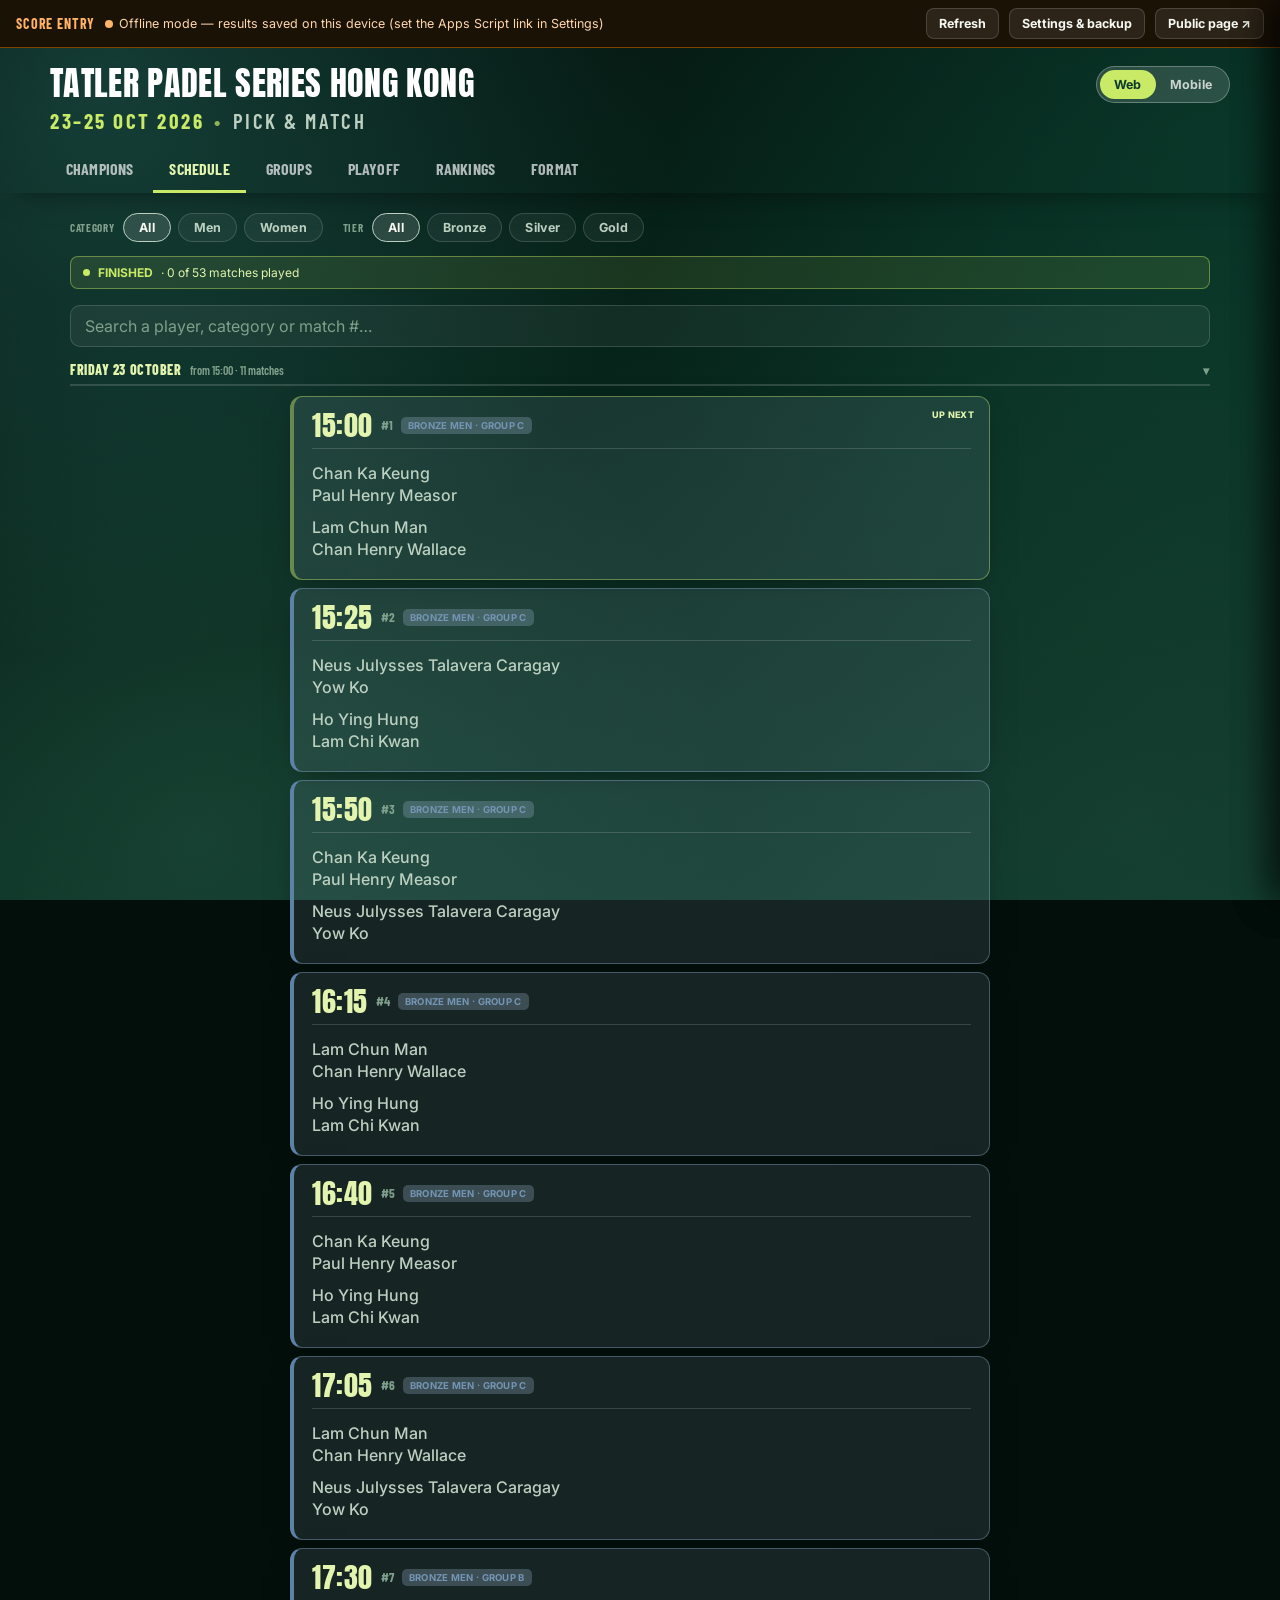
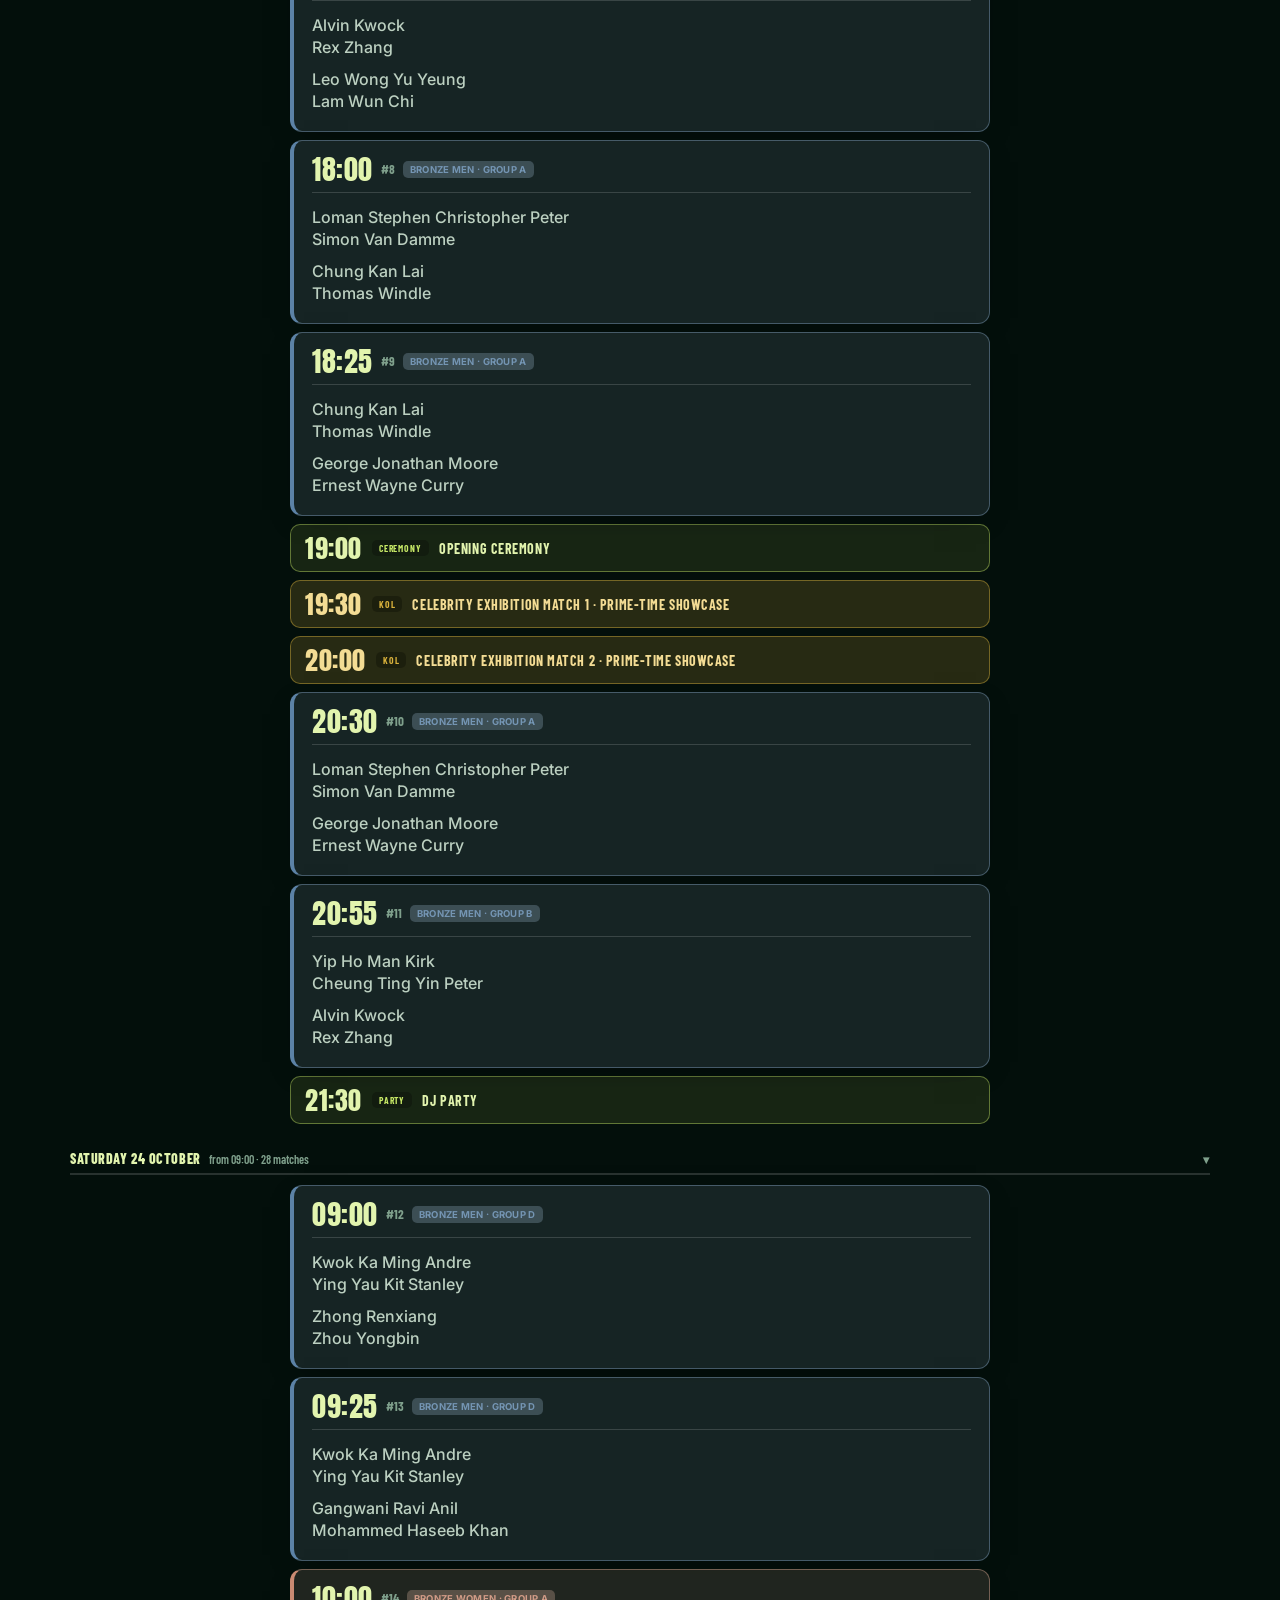
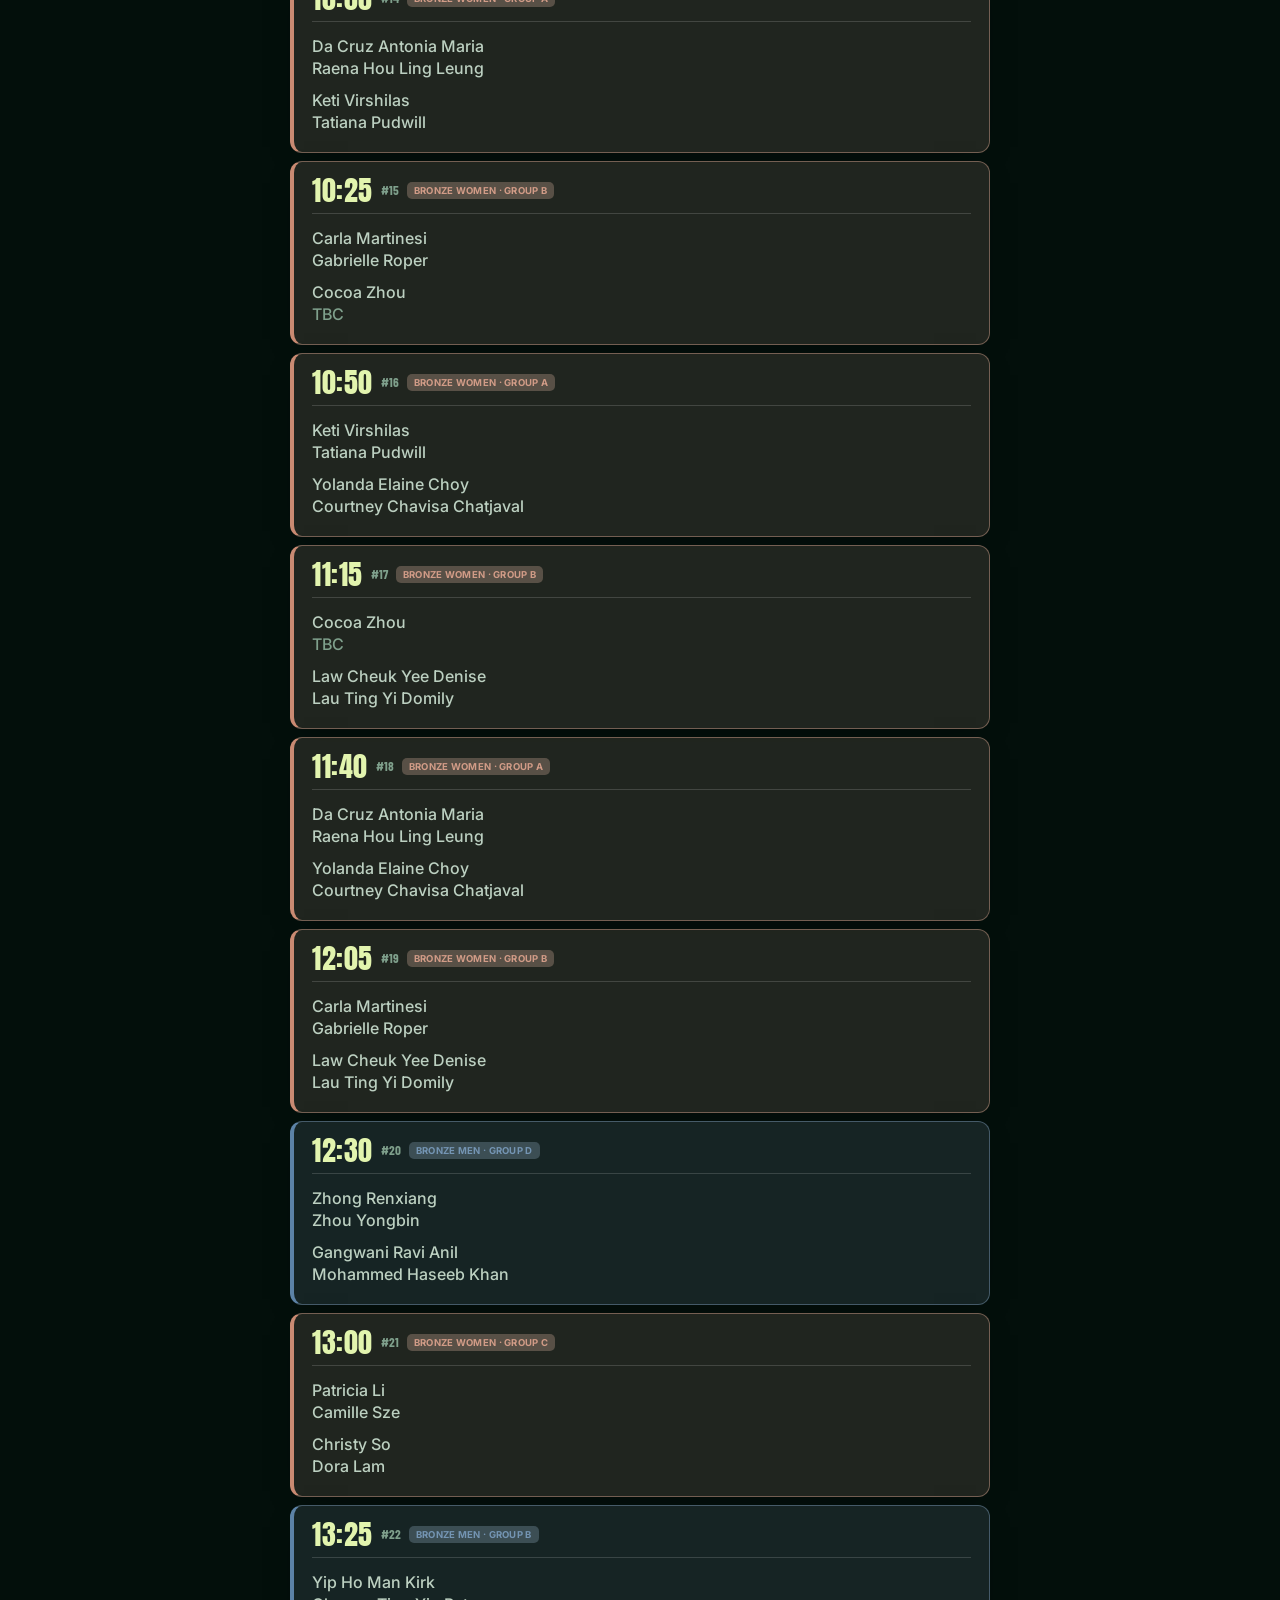
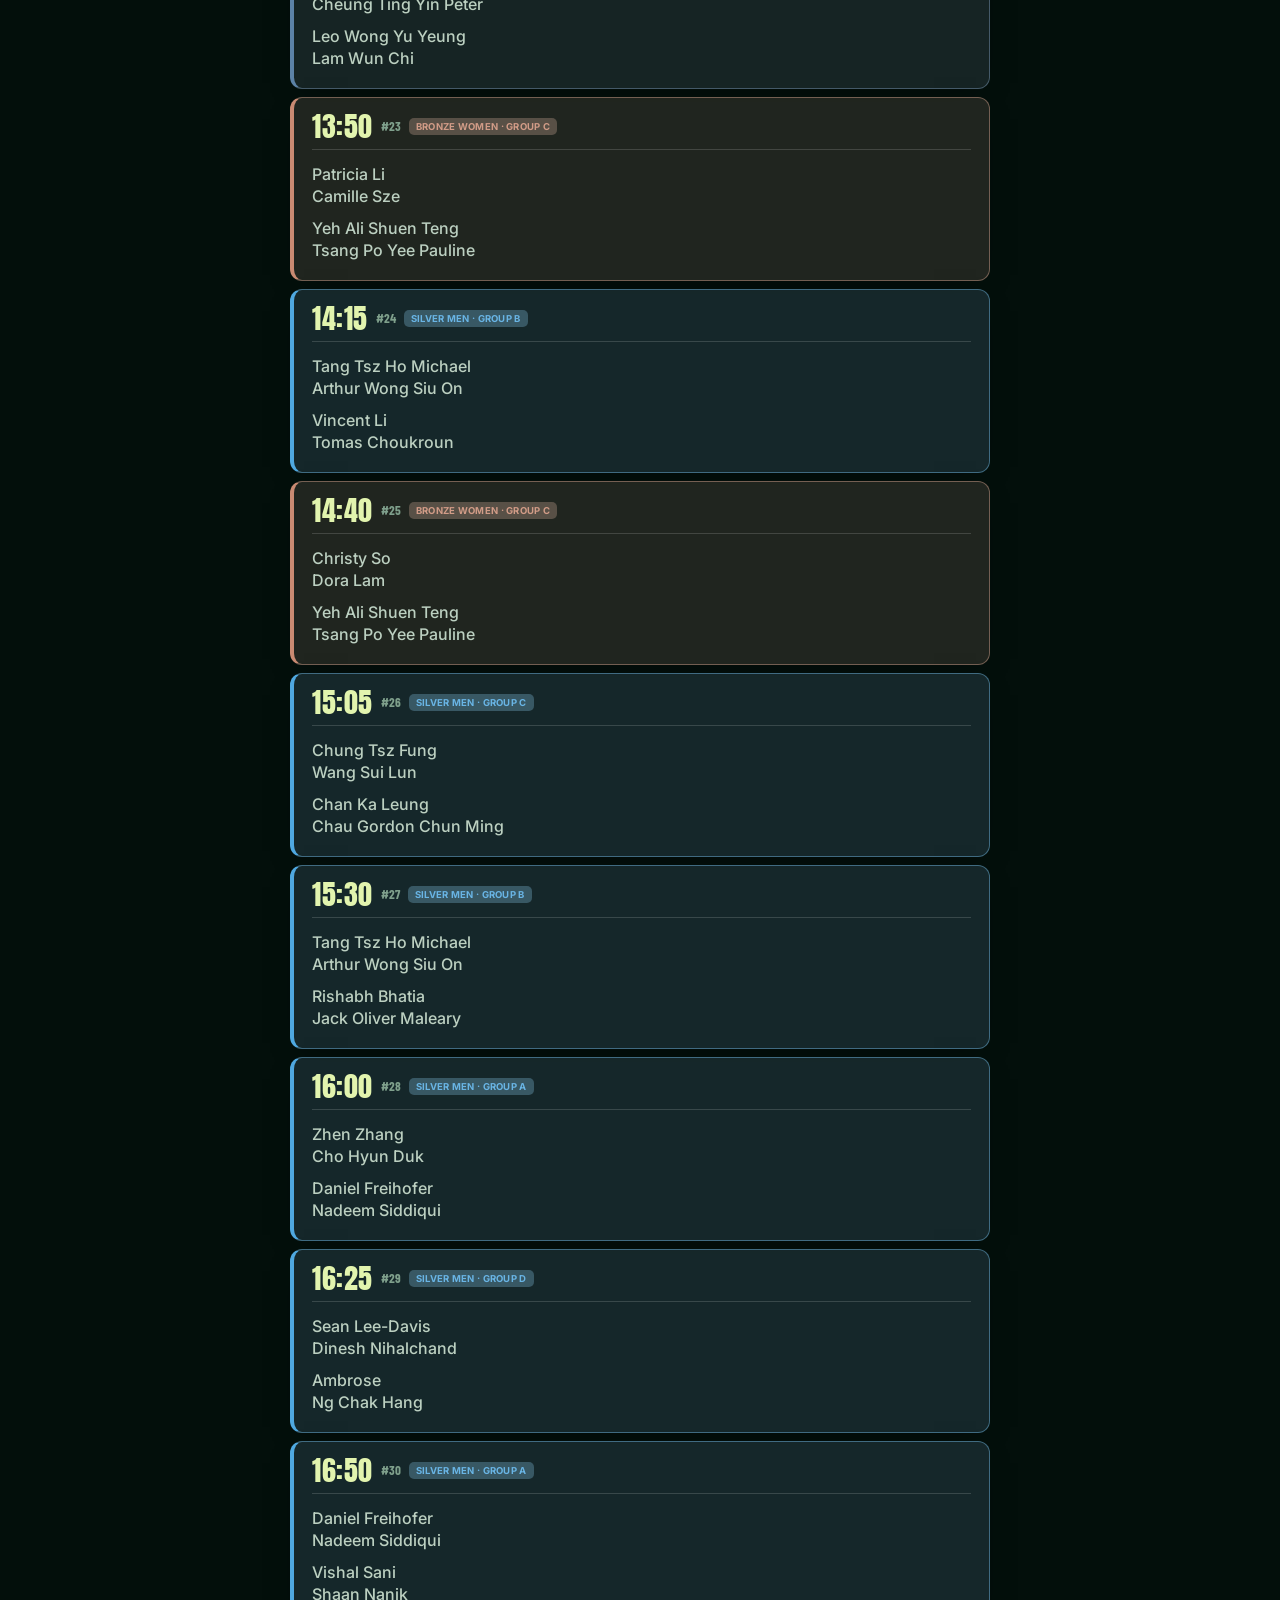
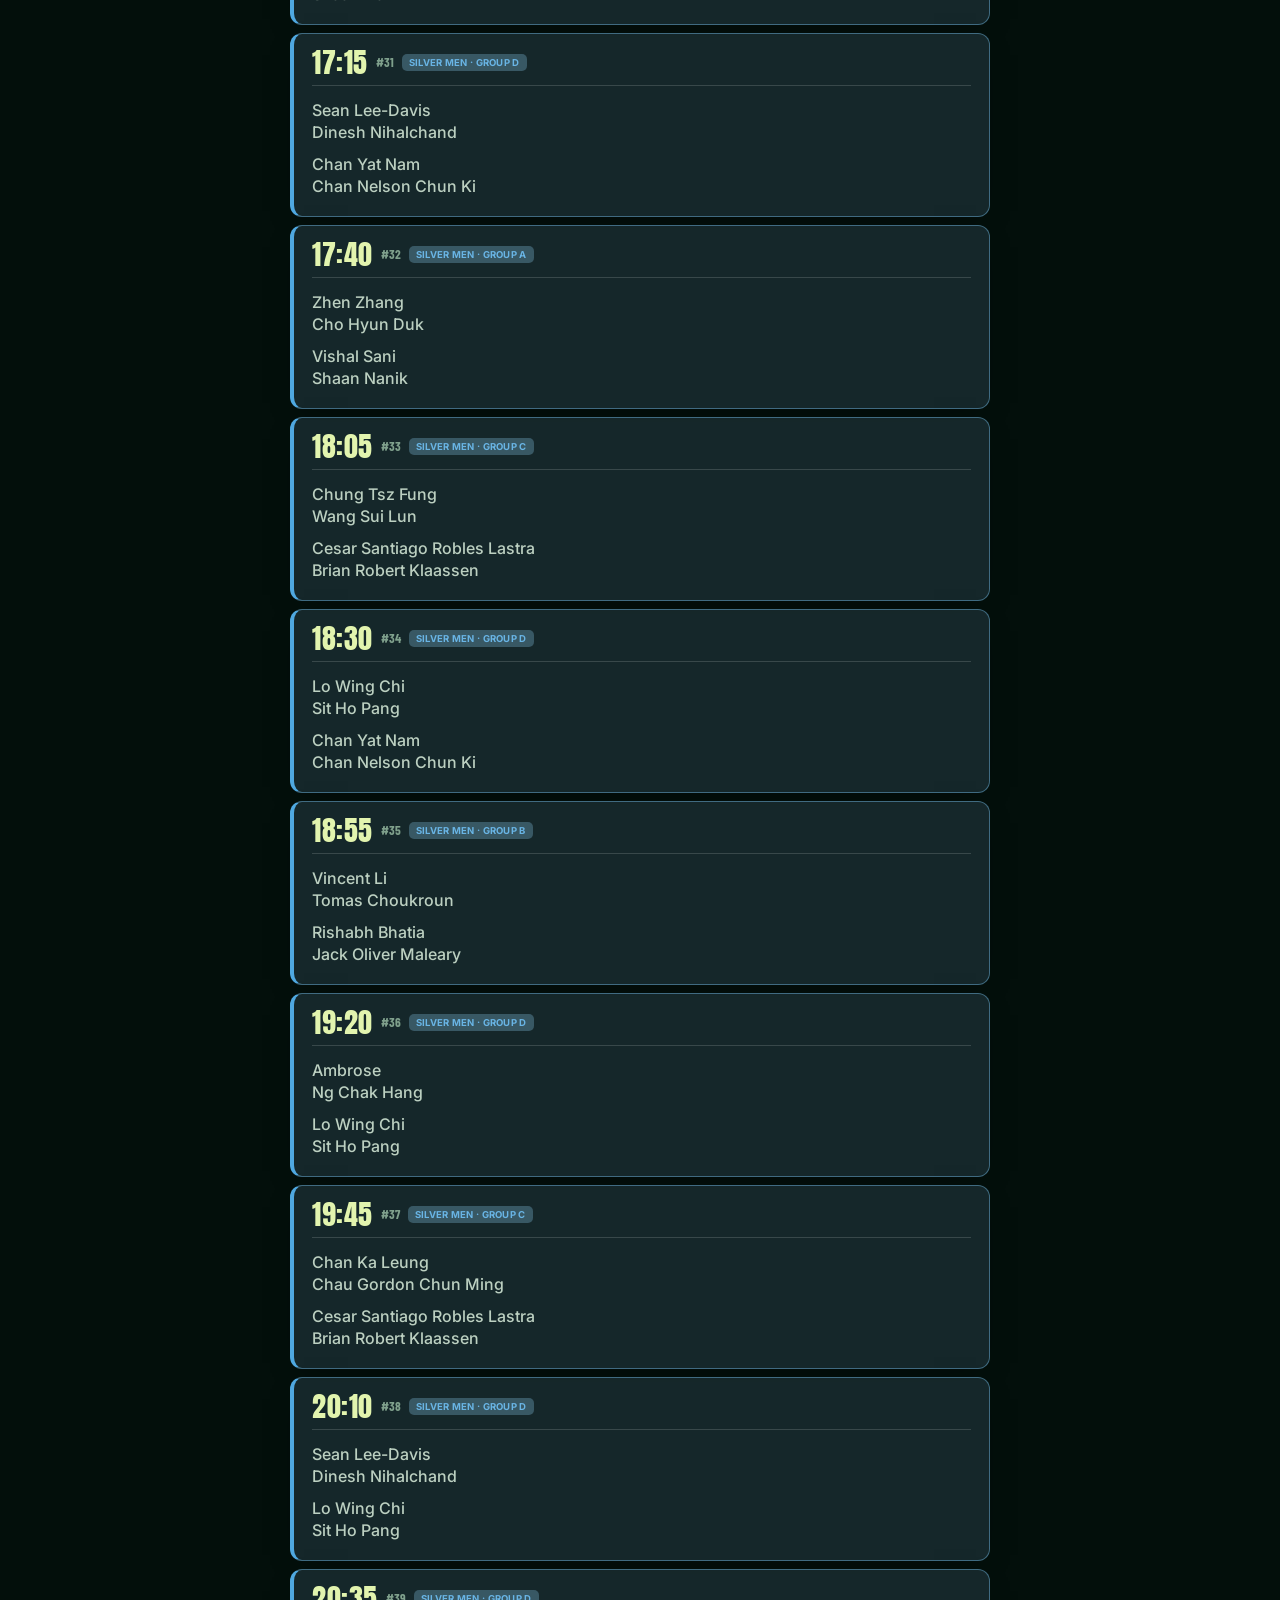
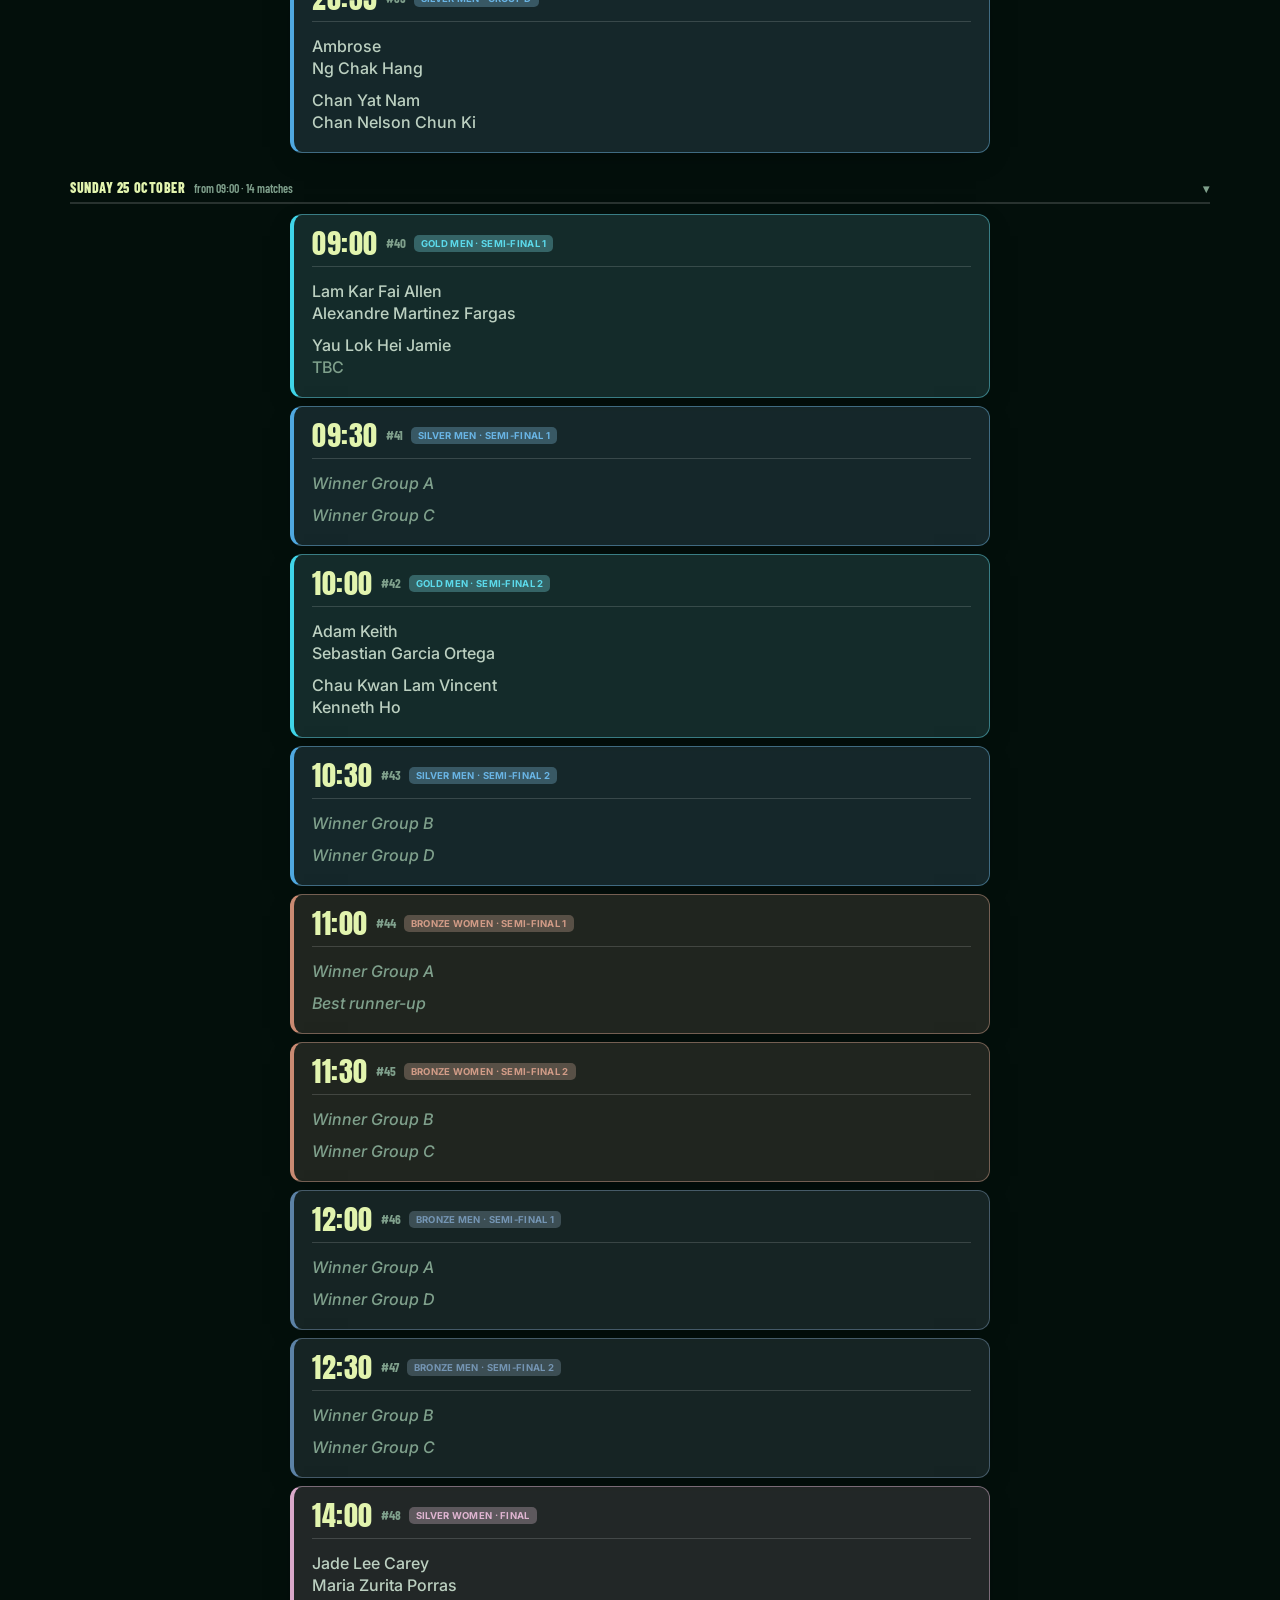
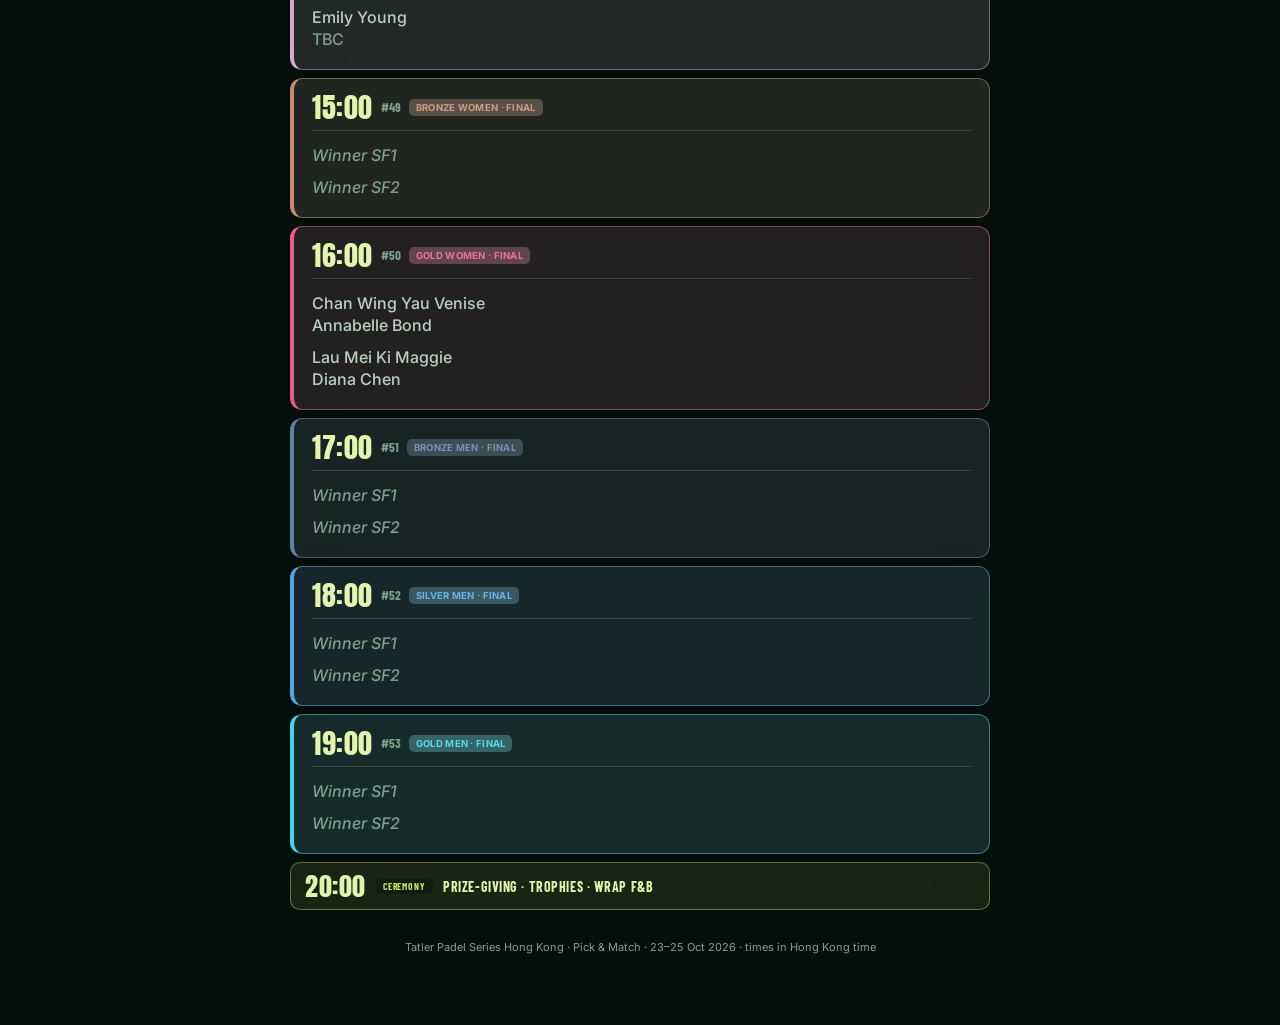
==== commit cd782685: "Add files via upload" ====
--- a/admin.html
+++ b/admin.html
@@ -16,7 +16,7 @@
     <div class="topbar-row">
       <div class="brand">
         <h1 class="brand-title">Tatler Padel Series Hong Kong</h1>
-        <p class="brand-sub"><b>23&ndash;25 Oct 2026</b><span class="sep">&middot;</span>Pick &amp; Match<span class="sep">&middot;</span>43 pairs &middot; 6 titles &middot; one court</p>
+        <p class="brand-sub"><b>23&ndash;25 Oct 2026</b><span class="sep">&bull;</span>Pick &amp; Match</p>
       </div>
       <div class="view-toggle">
         <button data-view="web">Web</button>
--- a/app.css
+++ b/app.css
@@ -634,3 +634,38 @@
 .adm-log .pend { color: #ffb366; }
 .match-card.has-pending::after { content: 'unsynced'; position: absolute; bottom: 6px; right: 10px; font-size: 9px; font-weight: 800; text-transform: uppercase; color: #ffb366; }
 .pill-btn.active[data-playoffview] { background: var(--panel-3); border-color: var(--text-secondary); color: var(--text-primary); }
+
+/* Web view only: compact centered timeline, larger names and scores. */
+.view-web .tl { max-width: 700px; margin: 0 auto; }
+.view-web .match-card { padding: 14px 18px; }
+.view-web .match-card .sb-row { gap: 18px; padding: 6px 0; }
+.view-web .match-card .sb-names { max-width: 78%; gap: 2px; }
+.view-web .match-card .sb-names span { font-size: 16px; }
+.view-web .match-card .sb-set { font-size: 26px; min-width: 24px; }
+.view-web .match-card .sb-set .sb-tb { font-size: 11px; }
+.view-web .match-card .sb-sets { gap: 12px; }
+.view-web .tl-time { padding-top: 15px; }
+.view-web .tl-time b { font-size: 15px; }
+
+/* Header subtitle: condensed caps, lime date, larger. */
+.brand-sub {
+  font-family: var(--font-ui); font-weight: 600; text-transform: uppercase;
+  letter-spacing: .12em; font-size: clamp(14px, 1.9vw, 21px); opacity: 1; margin-top: 8px;
+  color: var(--text-secondary);
+}
+.brand-sub b { color: var(--lime); font-weight: 700; }
+.brand-sub .sep { color: var(--lime); opacity: .7; margin: 0 10px; }
+
+/* Start time as the card headline (end times removed everywhere). */
+.match-card .match-card-top { align-items: center; }
+.match-start {
+  font-family: var(--font-display); font-size: 24px; line-height: 1; color: var(--lime-text);
+  letter-spacing: .02em; flex-shrink: 0; display: inline-flex; align-items: baseline; gap: 6px;
+}
+.match-start small { font-family: var(--font-ui); font-size: 12px; font-weight: 700; text-transform: uppercase; letter-spacing: .06em; color: var(--text-muted); }
+.match-card.live .match-start { color: var(--lime); }
+.match-card.completed .match-start { color: var(--text-secondary); }
+.view-web .match-start { font-size: 28px; }
+.view-mobile .match-start { font-size: 22px; }
+.tl .tl-event .ev-time { font-family: var(--font-display); font-size: 22px; font-weight: 400; letter-spacing: .02em; line-height: 1; flex-shrink: 0; }
+.view-web .tl .tl-event .ev-time { font-size: 26px; }
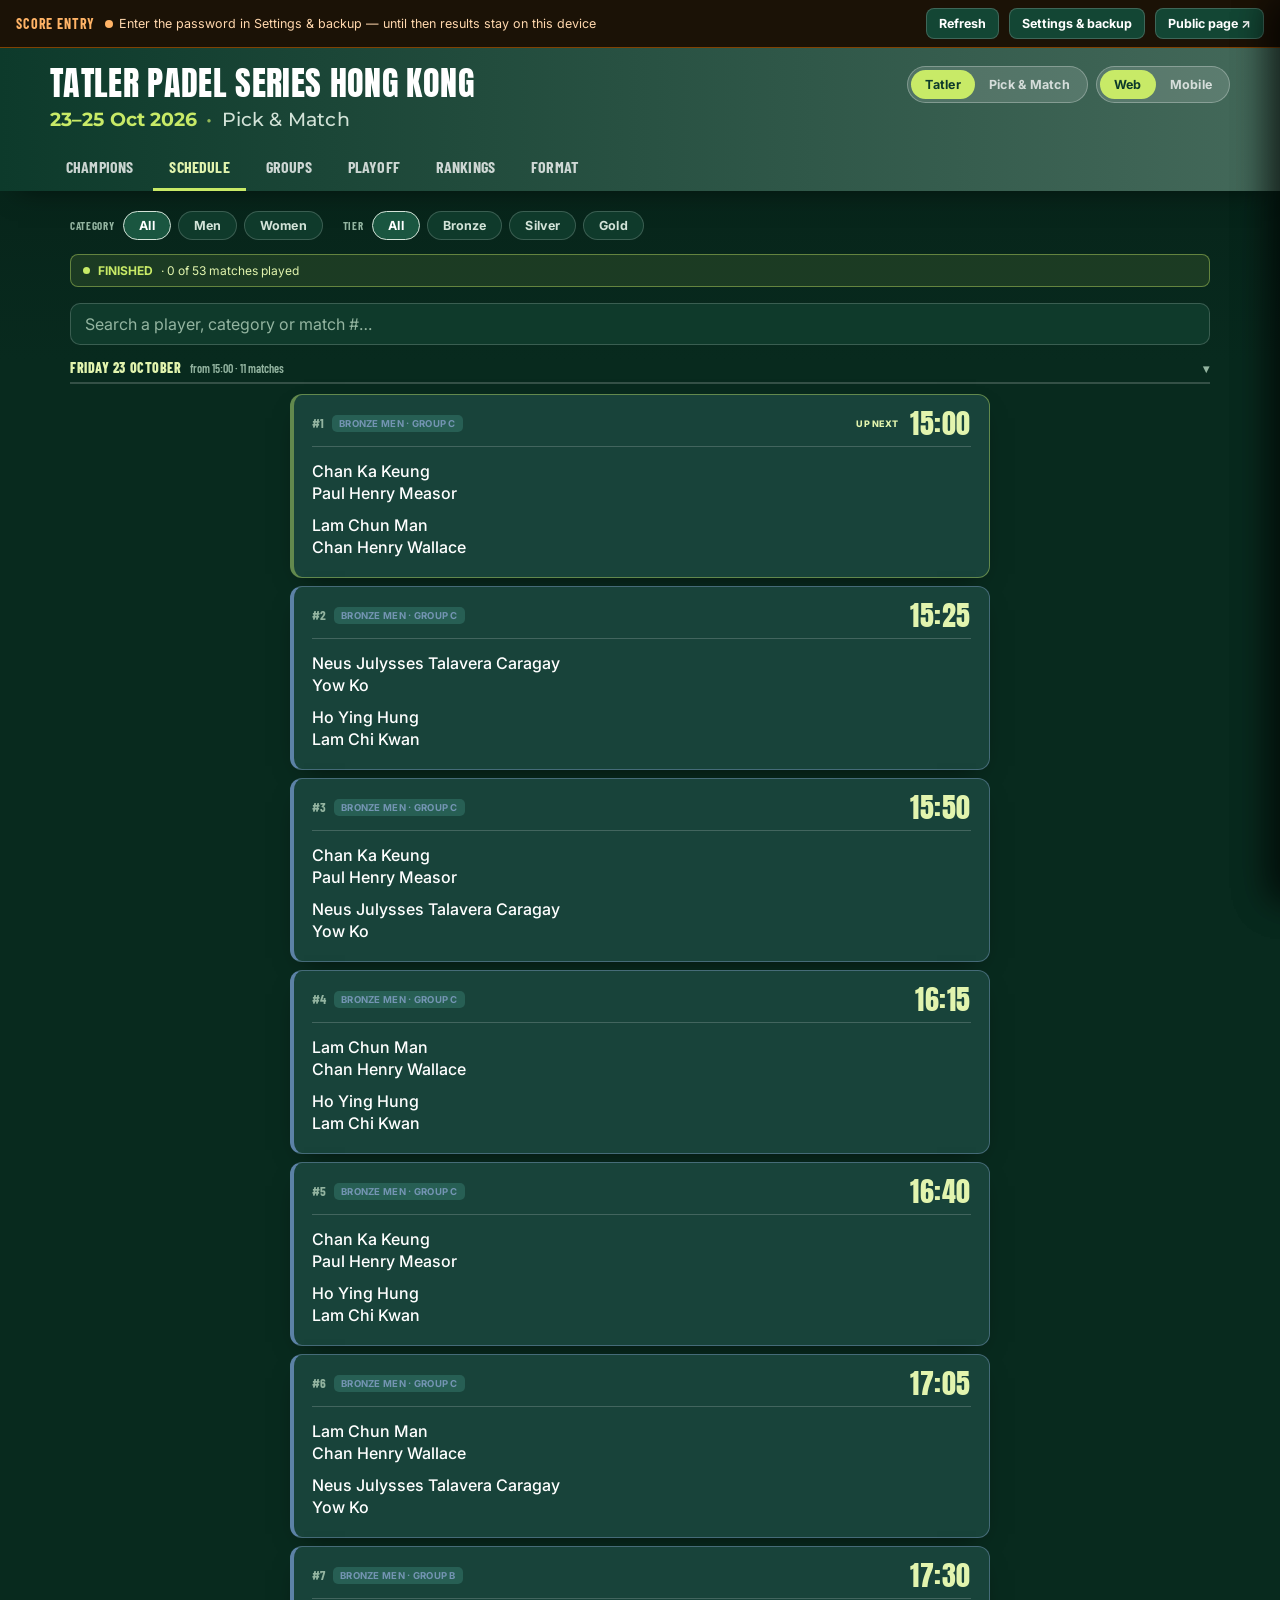
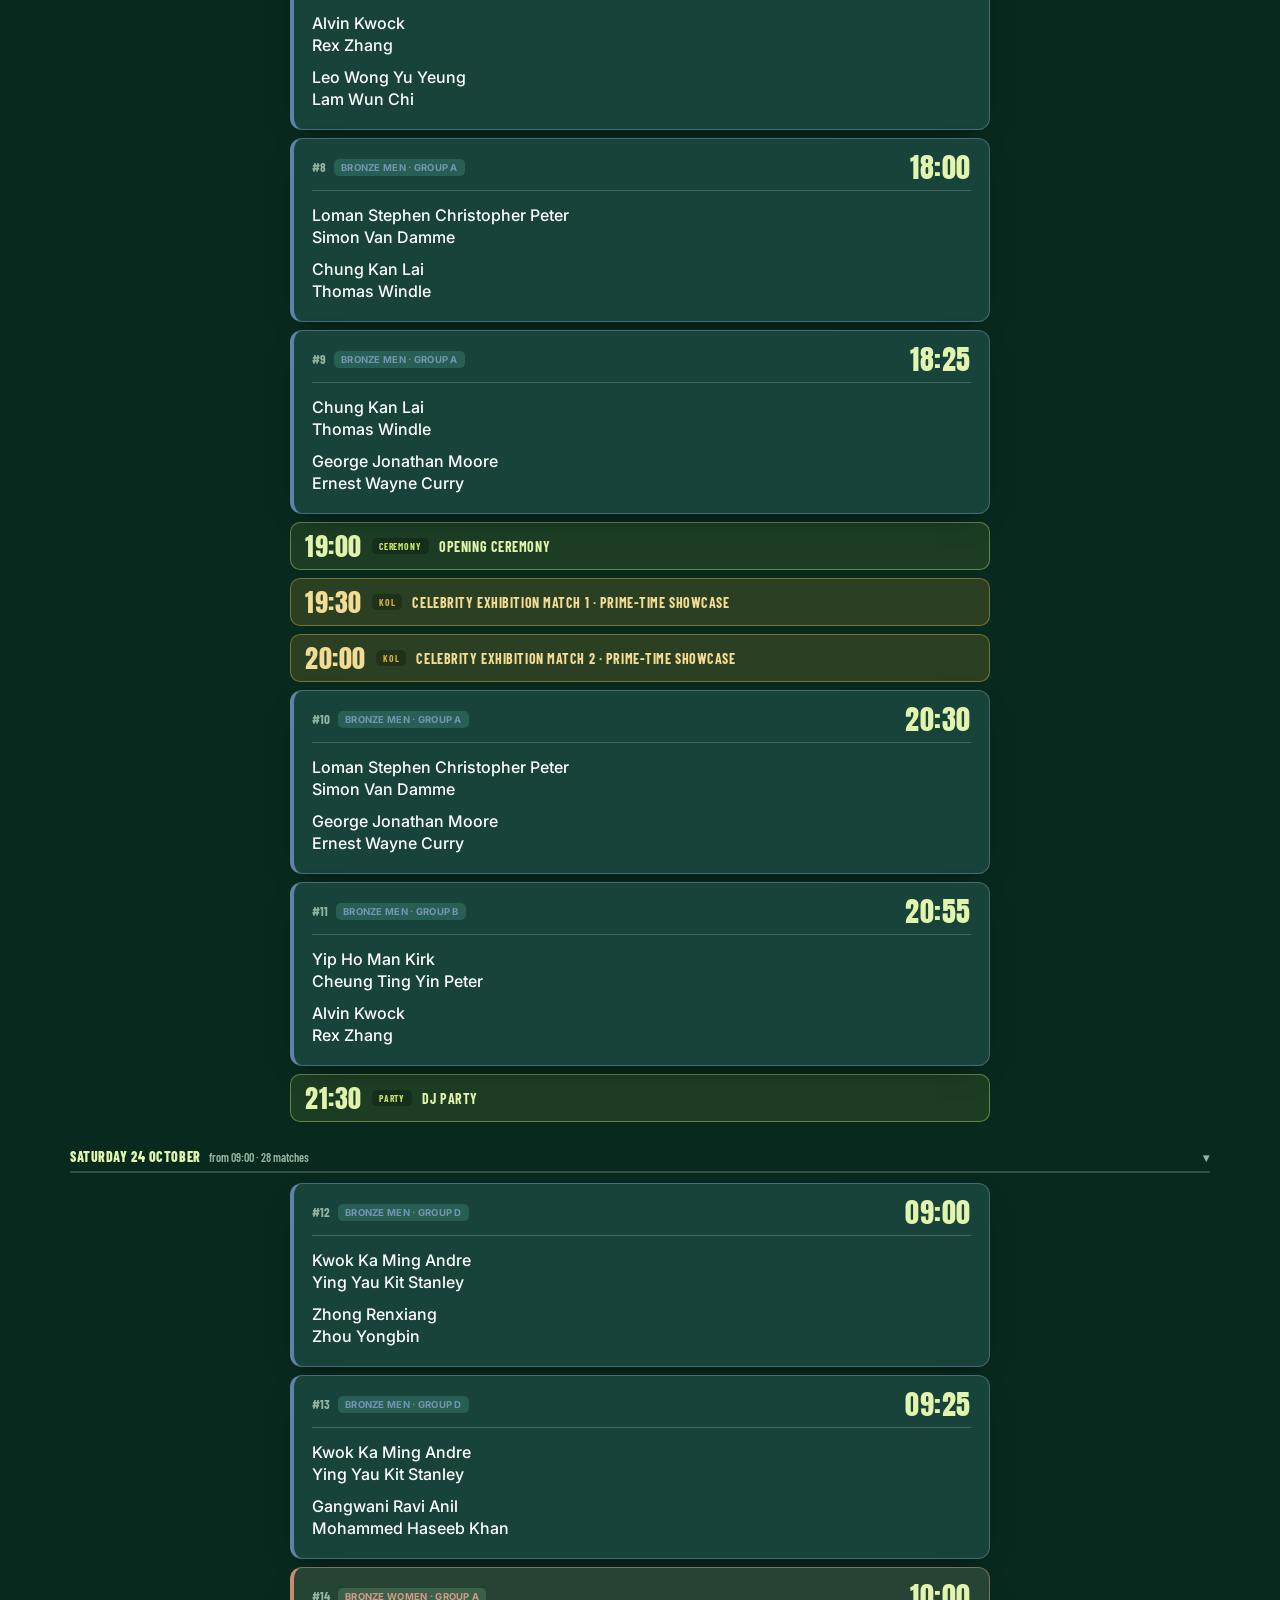
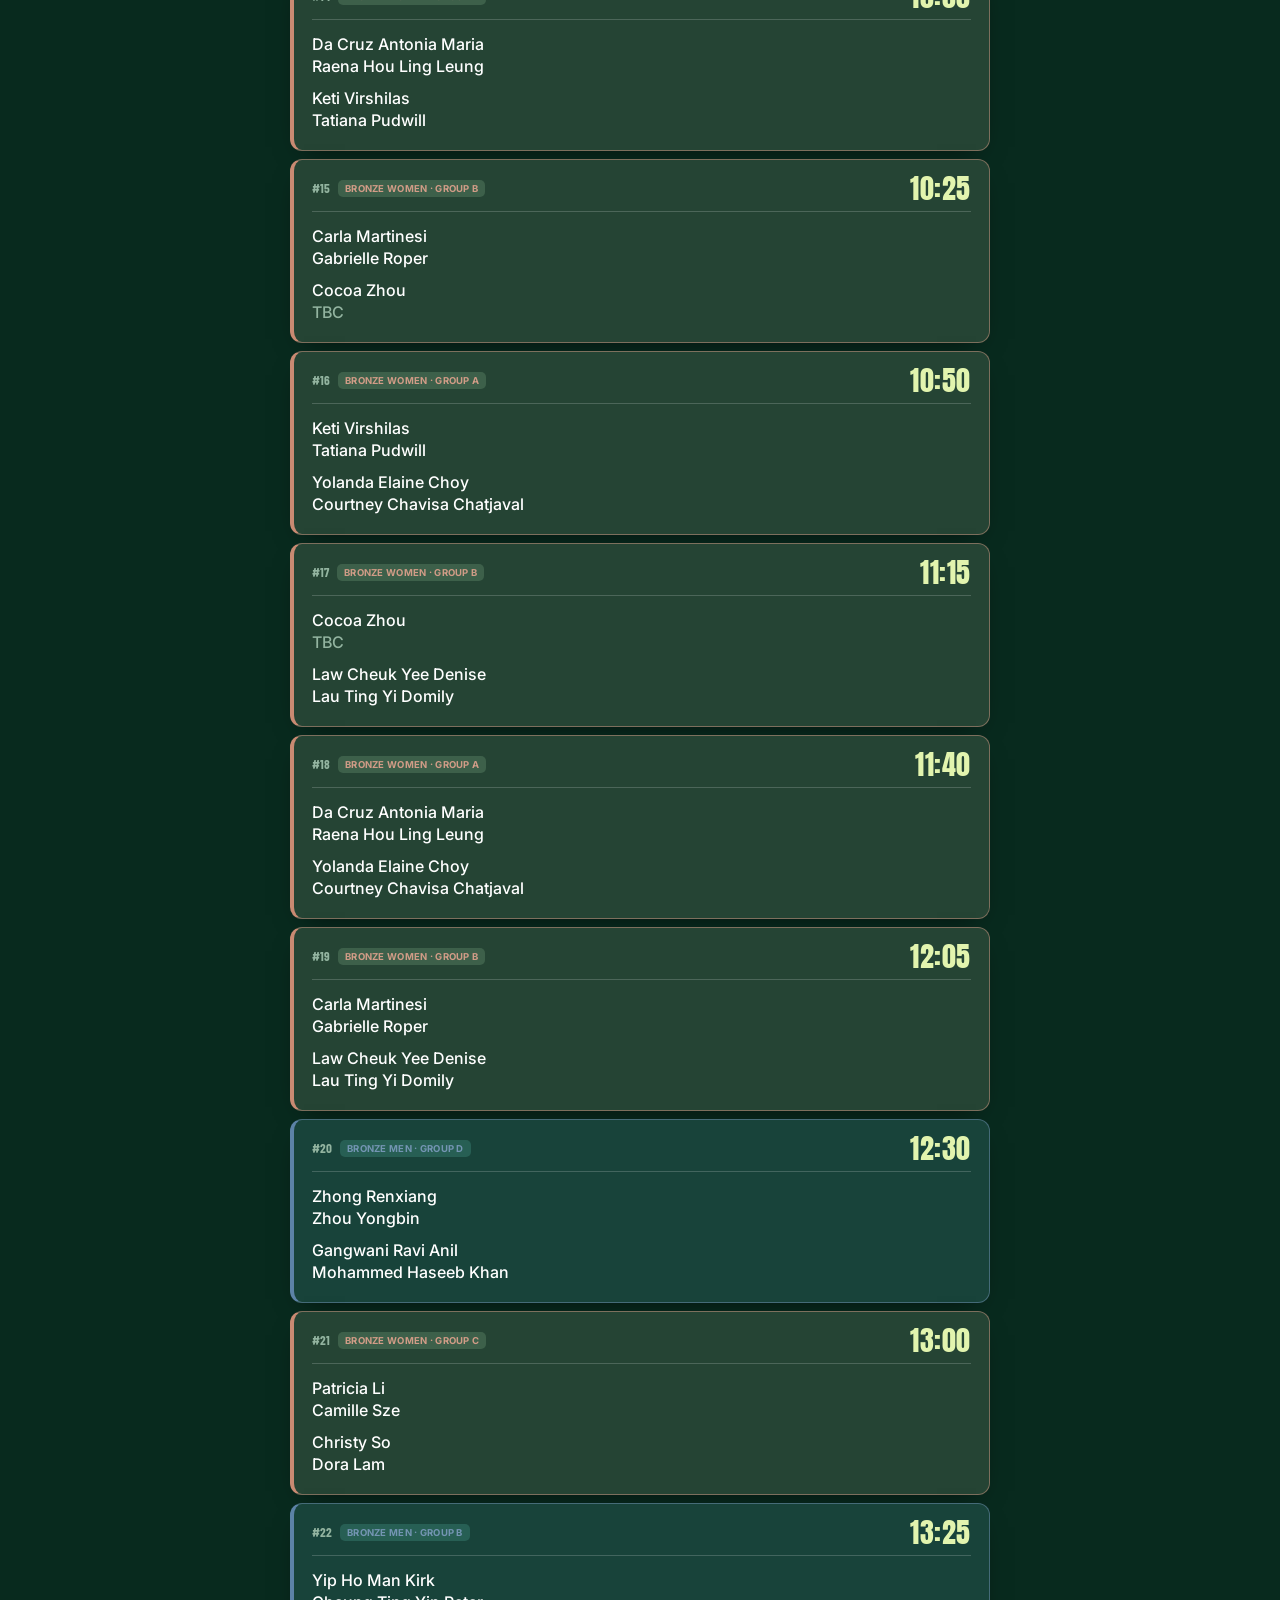
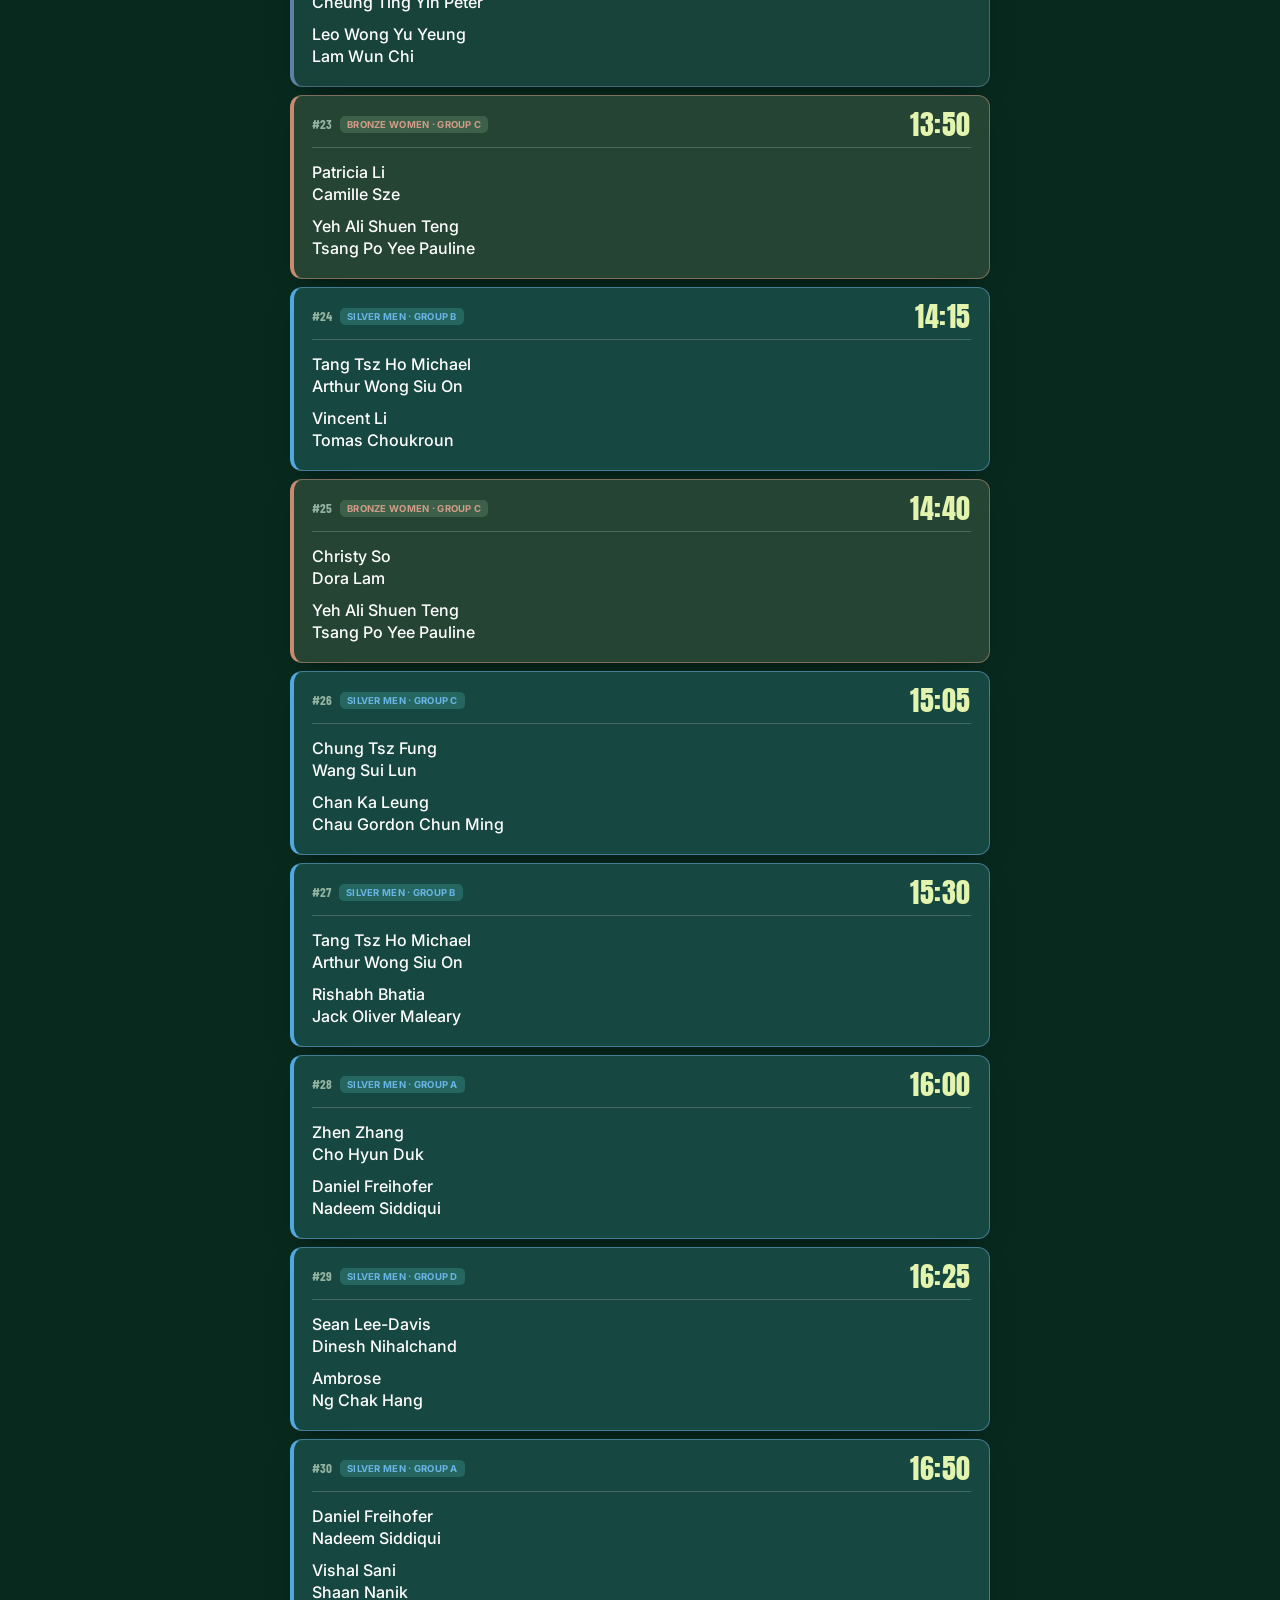
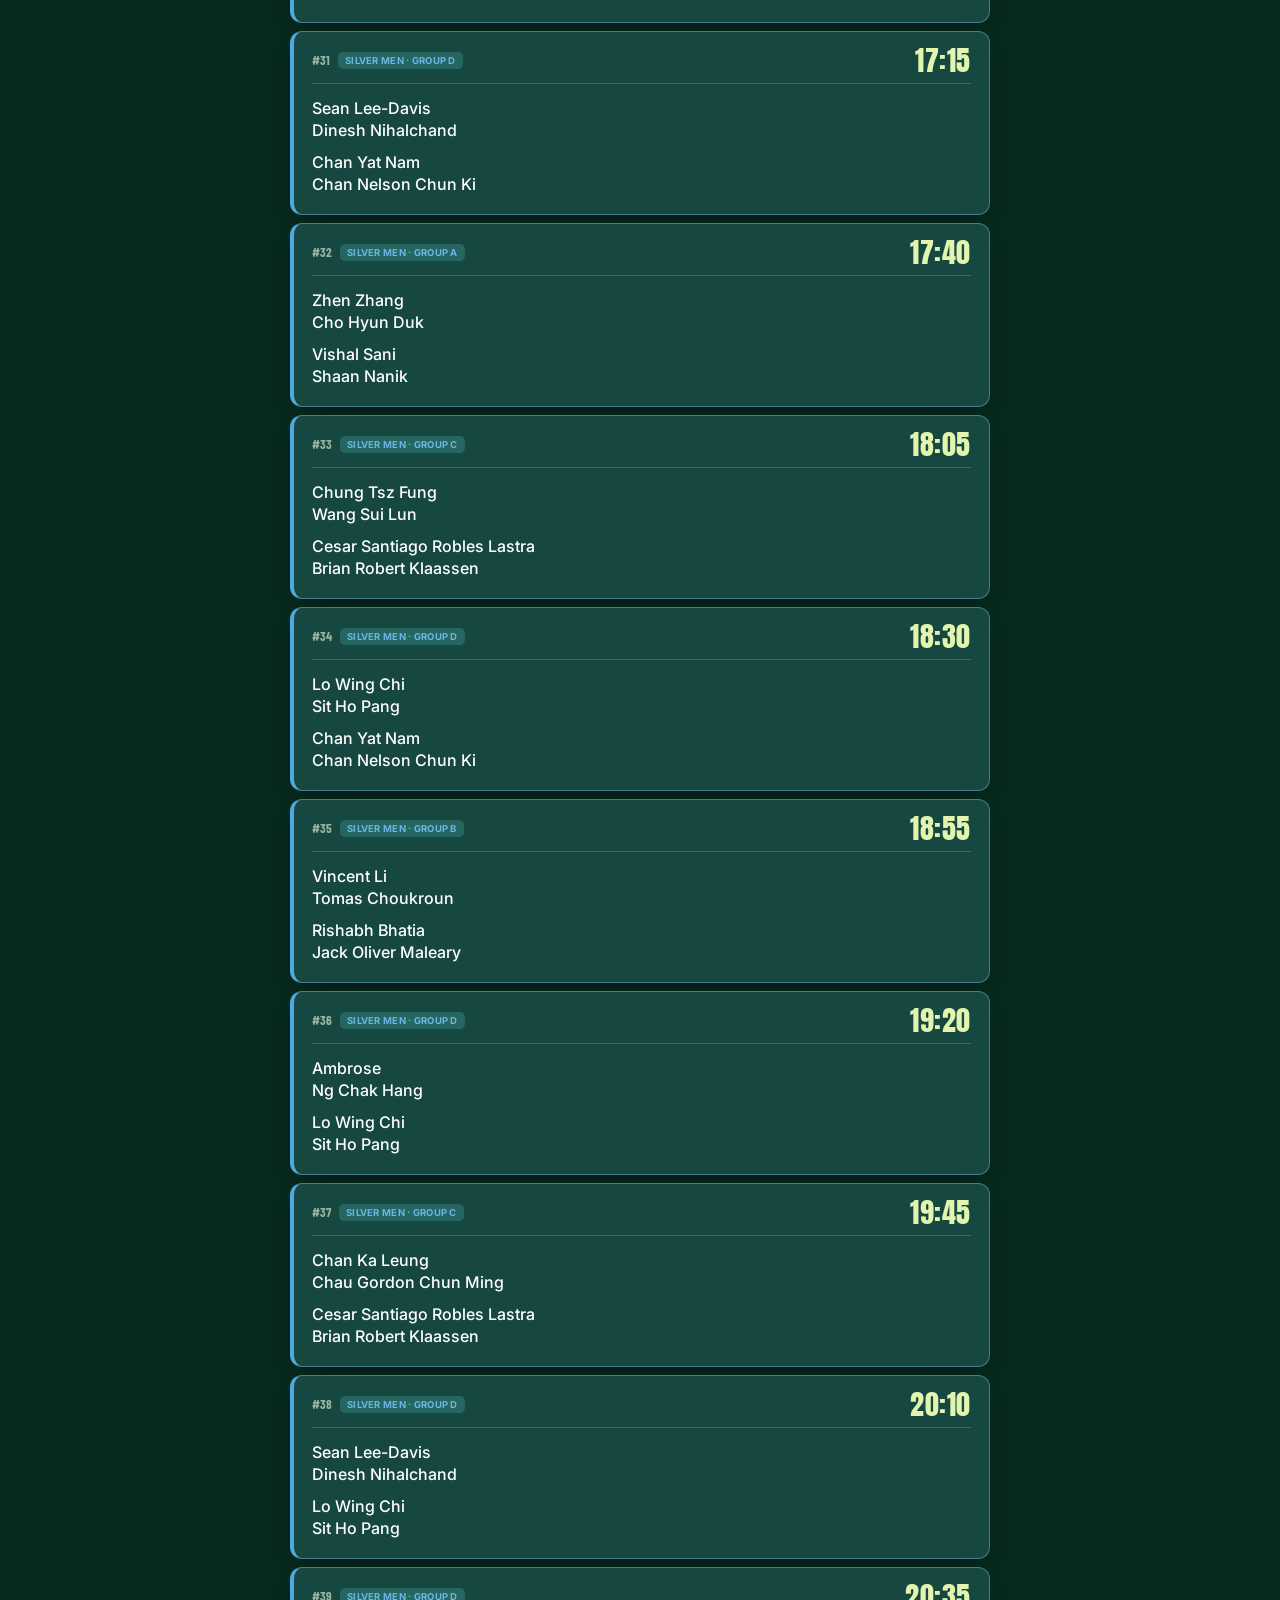
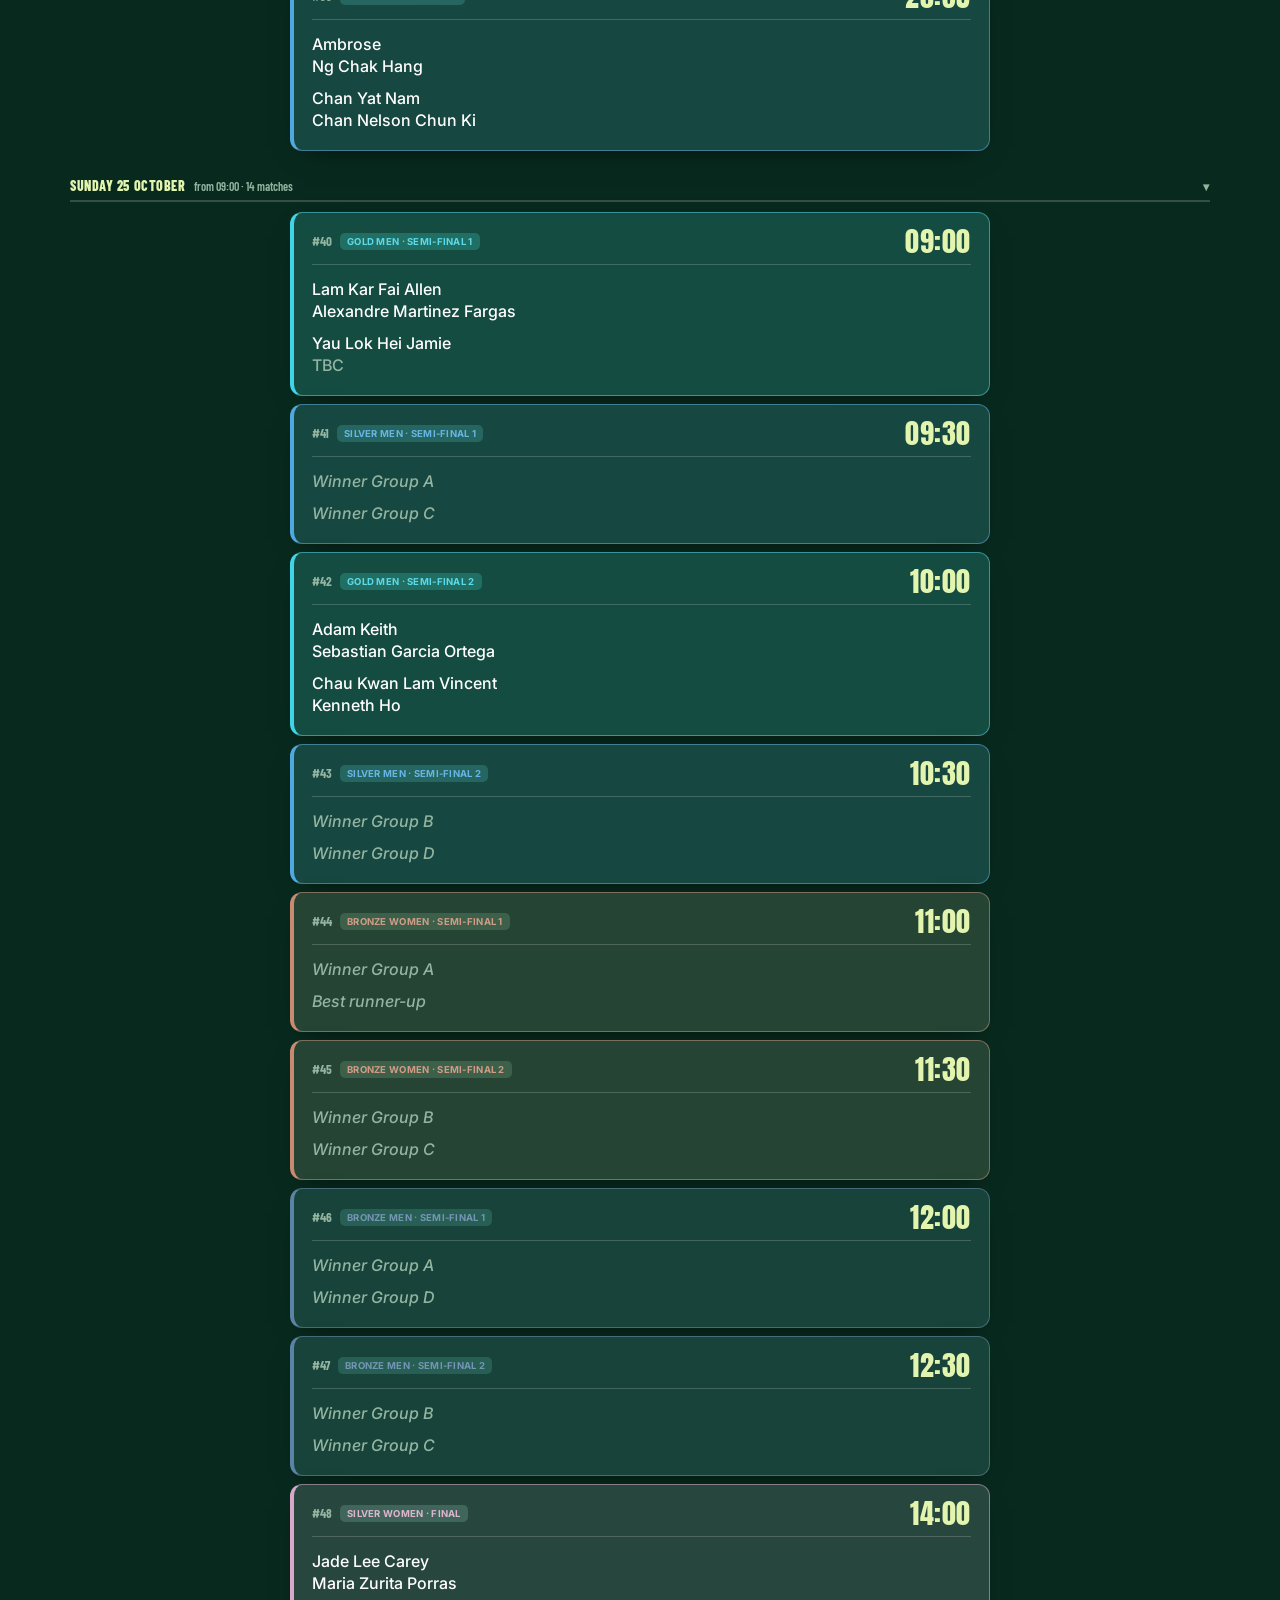
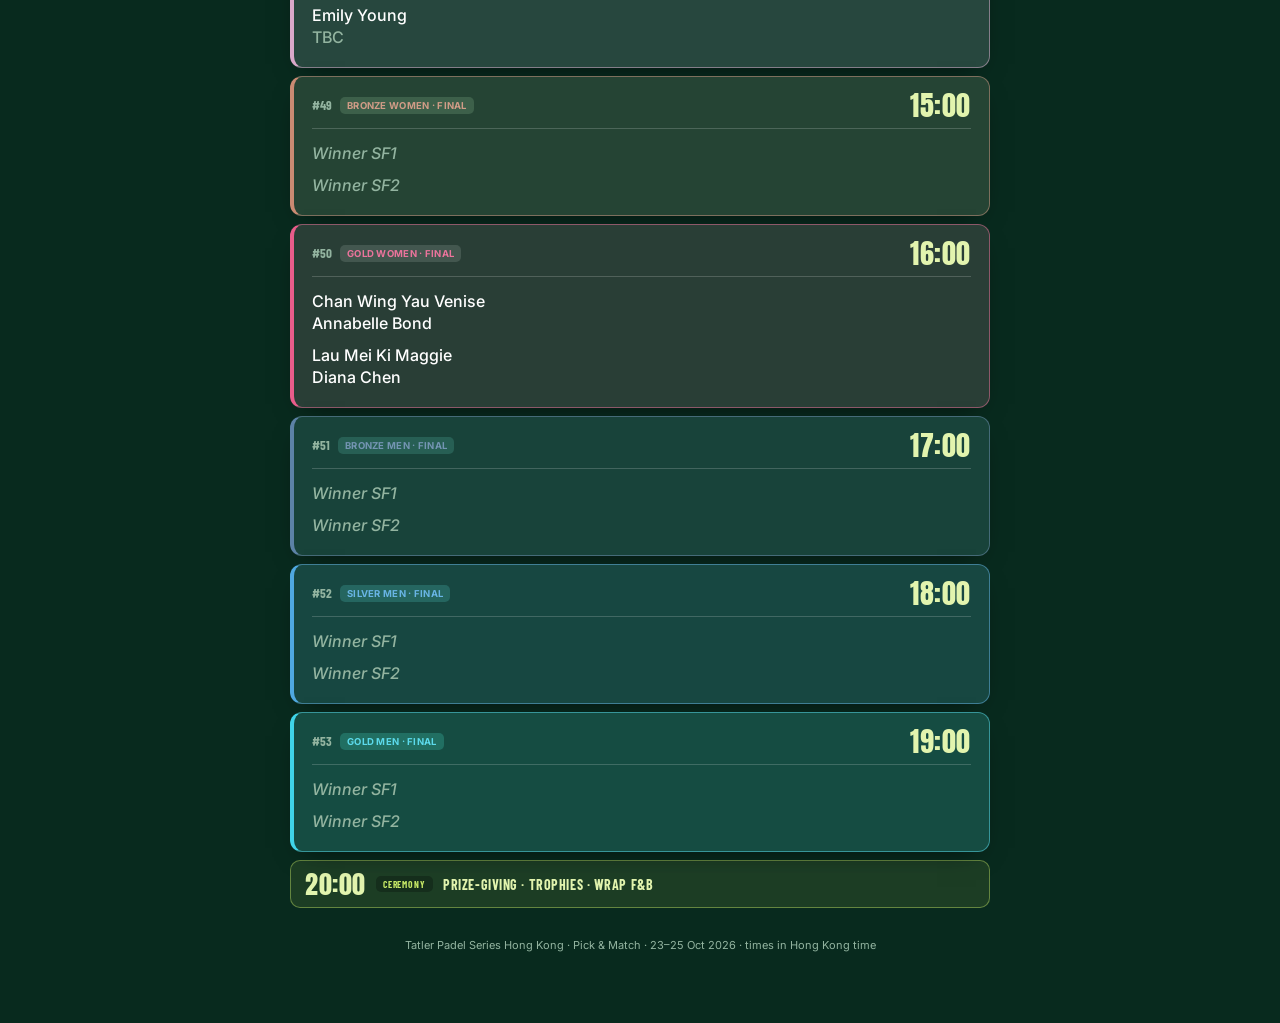
==== commit 8fb08069: "Add files via upload" ====
--- a/admin.html
+++ b/admin.html
@@ -6,8 +6,9 @@
 <meta name="robots" content="noindex, nofollow">
 <title>TPS HK — Score Entry</title>
 <link rel="preconnect" href="https://fonts.googleapis.com">
-<link href="https://fonts.googleapis.com/css2?family=Anton&family=Barlow+Condensed:wght@500;600;700;800&family=Inter:wght@400;500;600;700;800&display=swap" rel="stylesheet">
+<link href="https://fonts.googleapis.com/css2?family=Anton&family=Barlow+Condensed:wght@500;600;700;800&family=Inter:wght@400;500;600;700;800&family=Unbounded:wght@500;700;800&family=Montserrat:wght@500;600;700&display=swap" rel="stylesheet">
 <link rel="stylesheet" href="app.css">
+<script>try{document.documentElement.dataset.theme=localStorage.getItem('tps-hk-theme')||'tatler'}catch(e){document.documentElement.dataset.theme='tatler'}</script>
 </head>
 <body>
 <div class="adm-bar" id="admBar"></div>
@@ -18,9 +19,15 @@
         <h1 class="brand-title">Tatler Padel Series Hong Kong</h1>
         <p class="brand-sub"><b>23&ndash;25 Oct 2026</b><span class="sep">&bull;</span>Pick &amp; Match</p>
       </div>
-      <div class="view-toggle">
-        <button data-view="web">Web</button>
-        <button data-view="mobile">Mobile</button>
+      <div class="topbar-controls">
+        <div class="view-toggle theme-toggle" title="Colour theme">
+          <button data-theme-btn="tatler">Tatler</button>
+          <button data-theme-btn="pm">Pick &amp; Match</button>
+        </div>
+        <div class="view-toggle">
+          <button data-view="web">Web</button>
+          <button data-view="mobile">Mobile</button>
+        </div>
       </div>
     </div>
     <nav class="tabs">
--- a/app.css
+++ b/app.css
@@ -669,3 +669,156 @@
 .view-mobile .match-start { font-size: 22px; }
 .tl .tl-event .ev-time { font-family: var(--font-display); font-size: 22px; font-weight: 400; letter-spacing: .02em; line-height: 1; flex-shrink: 0; }
 .view-web .tl .tl-event .ev-time { font-size: 26px; }
+
+/* =====================================================================
+   Contrast pass: solid deep-green base like the match drawer, opaque
+   cards, completed matches presented (not greyed), time top-right.
+   ===================================================================== */
+:root {
+  --bg-0: #061f16; --bg-1: #082a1e; --bg-2: #0b3426;
+  --panel: #0f3a2b; --panel-2: #134634; --panel-3: #1a5640;
+  --border: rgba(255,255,255,.18);
+  --text-primary: #ffffff; --text-secondary: #d3e3d8; --text-muted: #93b4a0;
+}
+body { background: var(--bg-1); }
+body::before { background: linear-gradient(180deg, var(--bg-0) 0%, var(--bg-1) 40%, var(--bg-1) 100%); }
+.topbar { background: linear-gradient(90deg, #0d3a2b 0%, #44695a 100%); padding-bottom: 0; }
+.tab-btn { color: rgba(255,255,255,.78); }
+.data-note, .search-box, .panel-note { background: var(--panel); }
+
+/* Cards: opaque panel with a tint of the category colour */
+.match-card {
+  background: color-mix(in srgb, var(--bc, transparent) 12%, var(--panel));
+  border: 1px solid color-mix(in srgb, var(--bc, var(--border)) 45%, rgba(255,255,255,.12));
+  border-left: 4px solid var(--bc, var(--border));
+  box-shadow: 0 10px 26px -14px rgba(0,0,0,.7);
+}
+.group-card, .ranking-table-wrap, .champ-card { background: var(--panel); }
+.sb-names span { color: var(--text-primary); }
+
+/* Header row: number + tag on the left, status + start time on the right */
+.match-card .match-card-top { padding-right: 0; flex-wrap: nowrap; }
+.match-card .match-tag { min-width: 0; overflow: hidden; text-overflow: ellipsis; }
+.card-right { margin-left: auto; display: inline-flex; align-items: center; gap: 12px; flex-shrink: 0; }
+.match-card .status-pill { position: static; pointer-events: none; }
+.match-card.compact .match-card-top { padding-right: 0; }
+
+/* Completed: keep full colour, add a lime frame and a clear winner */
+.match-card.completed { filter: none; border-color: color-mix(in srgb, var(--lime) 55%, transparent); border-left-color: var(--lime); }
+.match-card.completed .match-start { color: var(--text-muted); }
+.match-card.completed .status-pill {
+  color: #0d3a2b; background: var(--lime); padding: 4px 8px; border-radius: 6px; letter-spacing: .08em;
+}
+.sb-row.winner .sb-names span { font-weight: 800; color: #fff; }
+.sb-row.winner .sb-names span:first-child::before { content: '▸ '; color: var(--lime); }
+.sb-row.winner .sb-set { color: var(--lime); }
+.sb-row.loser .sb-names span, .sb-row.loser .sb-set { color: var(--text-muted); }
+.match-card.live { box-shadow: 0 0 0 1px var(--lime), 0 0 24px -6px rgba(200,234,103,.45); }
+.status-pill.Walkover { color: #0d3a2b; background: var(--walkover); padding: 4px 8px; border-radius: 6px; }
+
+/* Header controls: theme + view toggles side by side */
+.topbar-controls { display: flex; gap: 8px; align-items: center; flex-wrap: wrap; justify-content: flex-end; }
+@media (max-width: 640px) { .topbar-controls { width: 100%; justify-content: flex-start; } .view-toggle button { padding: 6px 11px; font-size: 11.5px; } }
+
+/* =====================================================================
+   THEME: Pick & Match (pickandmatch.hk) — light concrete grey, white
+   panels, hot pink #E73887 accents, yellow highlights, Unbounded headings.
+   ===================================================================== */
+html[data-theme="pm"] {
+  --bg-0: #e4e4e4; --bg-1: #ffffff; --bg-2: #dcdcdc;
+  --panel: #ffffff; --panel-2: #f4f4f4; --panel-3: #ececec;
+  --border: rgba(0,0,0,.12);
+  --text-primary: #171717; --text-secondary: #3a3a3a; --text-muted: #7b7b7b;
+  --lime: #e73887; --lime-deep: #e8175d; --lime-text: #d0226f;
+  --lime-bg: rgba(231,56,135,.09); --lime-border: rgba(231,56,135,.45);
+  --live: #e73887; --live-bg: rgba(231,56,135,.1); --live-border: rgba(231,56,135,.45);
+  --male: #2b6ea8; --male-bg: rgba(43,110,168,.12); --male-border: rgba(43,110,168,.4); --male-text: #1f5f96;
+  --female: #e73887; --female-bg: rgba(231,56,135,.12); --female-border: rgba(231,56,135,.4); --female-text: #c41f6a;
+  --gold: #b88a00; --gold-bg: rgba(244,214,75,.35); --gold-border: rgba(184,138,0,.5);
+  --silver: #6f7f84; --silver-bg: rgba(170,187,190,.3); --silver-border: rgba(111,127,132,.45);
+  --bronze: #a2643a; --bronze-bg: rgba(162,100,58,.14); --bronze-border: rgba(162,100,58,.42);
+  --walkover: #d0342c;
+  --shadow: 0 8px 22px -14px rgba(0,0,0,.35);
+  --font-display: 'Unbounded', 'Barlow Condensed', sans-serif;
+}
+html[data-theme="pm"] body { background: #e2e2e2; color: var(--text-primary); }
+html[data-theme="pm"] body::before { background: radial-gradient(circle at 20% 10%, #efefef, transparent 45%), radial-gradient(circle at 85% 80%, #d4d4d4, transparent 50%), linear-gradient(180deg, #e9e9e9, #dedede); }
+html[data-theme="pm"] .topbar { background: #fff; box-shadow: 0 6px 18px -10px rgba(0,0,0,.25); border-bottom: 4px solid #e73887; }
+html[data-theme="pm"] .brand-title { color: #171717; font-weight: 800; letter-spacing: -.01em; font-size: clamp(14px, 3.4vw, 30px); }
+html[data-theme="pm"] .brand-sub { color: #3a3a3a; }
+html[data-theme="pm"] .brand-sub b, html[data-theme="pm"] .brand-sub .sep { color: #e73887; }
+html[data-theme="pm"] .view-toggle { background: #f1f1f1; border-color: rgba(0,0,0,.12); }
+html[data-theme="pm"] .view-toggle button { color: #333; }
+html[data-theme="pm"] .view-toggle button.active { background: #e73887; color: #fff; }
+html[data-theme="pm"] .tab-btn { color: #555; }
+html[data-theme="pm"] .tab-btn.active { color: #e73887; border-bottom-color: #e73887; }
+html[data-theme="pm"] .day-title { color: #171717; border-bottom-color: #e73887; }
+html[data-theme="pm"] .pill-btn { background: #fff; }
+html[data-theme="pm"] .pill-btn.active[data-catf="All"], html[data-theme="pm"] .pill-btn.active[data-tierf="All"],
+html[data-theme="pm"] .pill-btn.active[data-stagef], html[data-theme="pm"] .pill-btn.active[data-dayf], html[data-theme="pm"] .pill-btn.active[data-playoffview] { background: #2b2b2b; border-color: #2b2b2b; color: #fff; }
+html[data-theme="pm"] #liveClock { color: #e73887; }
+
+/* category-tinted headings: darken instead of lighten on white */
+html[data-theme="pm"] .group-card-head, html[data-theme="pm"] .playoff-bucket-title, html[data-theme="pm"] .ranking-section-title {
+  background: color-mix(in srgb, var(--bc, #999) 14%, #fff); color: color-mix(in srgb, var(--bc, #333) 75%, black);
+  border-color: color-mix(in srgb, var(--bc, #999) 40%, transparent);
+}
+html[data-theme="pm"] .match-tag, html[data-theme="pm"] .tier-tag { background: color-mix(in srgb, var(--bc, #999) 14%, #fff); color: color-mix(in srgb, var(--bc, #333) 70%, black); }
+html[data-theme="pm"] table.standings tr.rank-1 td { background: rgba(231,56,135,.07); }
+html[data-theme="pm"] .rank-plate.win { background: linear-gradient(120deg, rgba(231,56,135,.14), #fff 70%); }
+
+/* match cards */
+html[data-theme="pm"] .match-card {
+  background: color-mix(in srgb, var(--bc, transparent) 6%, #fff);
+  border: 1px solid color-mix(in srgb, var(--bc, #ccc) 35%, rgba(0,0,0,.08));
+  border-left: 5px solid var(--bc, #ccc);
+  box-shadow: 0 8px 20px -14px rgba(0,0,0,.4);
+}
+html[data-theme="pm"] .scoreboard { border-top-color: rgba(0,0,0,.08); }
+html[data-theme="pm"] .match-start { color: #171717; font-weight: 700; font-size: 20px; }
+html[data-theme="pm"].view-web .match-start, html[data-theme="pm"] .view-web .match-start { font-size: 22px; }
+html[data-theme="pm"] .match-start small { color: #e73887; }
+html[data-theme="pm"] .sb-set { font-weight: 700; }
+html[data-theme="pm"] .match-card.completed { border-color: rgba(231,56,135,.55); border-left-color: #e73887; }
+html[data-theme="pm"] .match-card.completed .match-start { color: #9a9a9a; }
+html[data-theme="pm"] .match-card.completed .status-pill { background: #e73887; color: #fff; }
+html[data-theme="pm"] .sb-row.winner .sb-names span { color: #000; }
+html[data-theme="pm"] .sb-row.winner .sb-set { color: #e73887; }
+html[data-theme="pm"] .sb-row.loser .sb-names span, html[data-theme="pm"] .sb-row.loser .sb-set { color: #8a8a8a; }
+html[data-theme="pm"] .match-card.live { border-color: #e73887; box-shadow: 0 0 0 2px #e73887, 0 10px 28px -8px rgba(231,56,135,.45); }
+html[data-theme="pm"] .match-card.live .match-start { color: #e73887; }
+html[data-theme="pm"] .match-card.next { border-color: #f4d64b; box-shadow: 0 0 0 2px #f4d64b; }
+html[data-theme="pm"] .status-pill.Next { color: #8a6a00; background: #f4d64b; padding: 4px 8px; border-radius: 6px; }
+html[data-theme="pm"] .status-pill.InProgress { color: #e73887; }
+
+/* programme rows */
+html[data-theme="pm"] .tl-event { background: #2b2b2b; border-color: #2b2b2b; color: #fff; }
+html[data-theme="pm"] .tl-event .ev-type { background: #e73887; color: #fff; }
+html[data-theme="pm"] .tl-event.KOL { background: #f4d64b; border-color: #e0bf2c; color: #2b2b2b; }
+html[data-theme="pm"] .tl-event.KOL .ev-type { background: #2b2b2b; color: #f4d64b; }
+
+/* drawers */
+html[data-theme="pm"] .side-panel { background: #f6f6f6; border-left-color: rgba(0,0,0,.1); }
+html[data-theme="pm"] .side-head { background: linear-gradient(90deg, #e73887 0%, #e8175d 100%); }
+html[data-theme="pm"] .side-overlay { background: rgba(20,20,20,.45); }
+html[data-theme="pm"] .md-note { background: #fff; }
+
+/* admin form on light panels */
+html[data-theme="pm"] .adm-stepper input, html[data-theme="pm"] .adm-field select,
+html[data-theme="pm"] .adm-field input[type=text], html[data-theme="pm"] .adm-field input[type=password], html[data-theme="pm"] .adm-field input[type=url] {
+  background: #fff; color: #171717; border-color: rgba(0,0,0,.2);
+}
+html[data-theme="pm"] .adm-field select option { background: #fff; }
+html[data-theme="pm"] .adm-actions { background: #f6f6f6; }
+html[data-theme="pm"] .adm-btn.primary { background: #e73887; border-color: #e73887; color: #fff; }
+html[data-theme="pm"] .adm-preview { color: #d0226f; }
+html[data-theme="pm"] .adm-log { background: #fff; }
+
+/* Header subtitle in Montserrat: sentence case, gentle spacing (both themes). */
+.brand-sub, html[data-theme="pm"] .brand-sub {
+  font-family: 'Montserrat', 'Helvetica Neue', Helvetica, Arial, sans-serif;
+  text-transform: none; letter-spacing: .01em; font-weight: 500;
+  font-size: clamp(14px, 1.6vw, 19px); margin-top: 8px;
+}
+.brand-sub b { font-weight: 700; letter-spacing: .005em; }
+.brand-sub .sep { margin: 0 9px; }
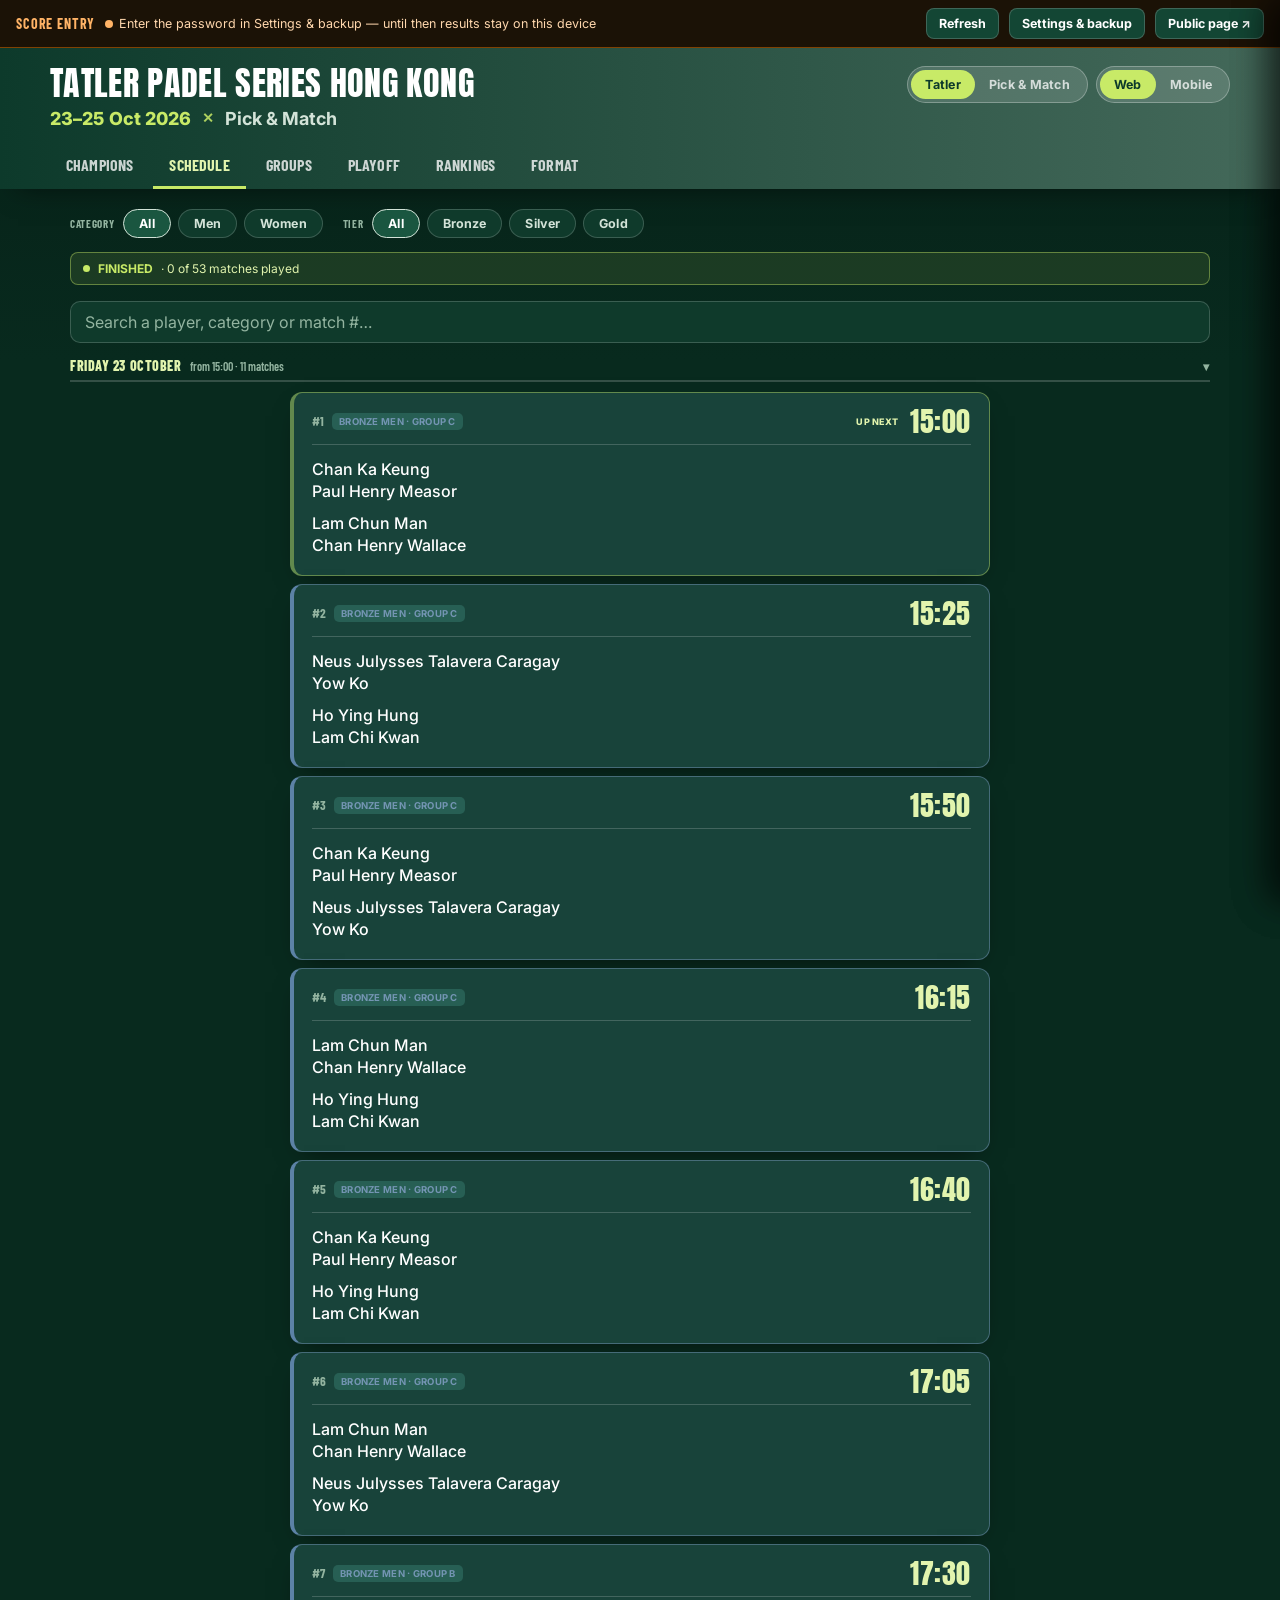
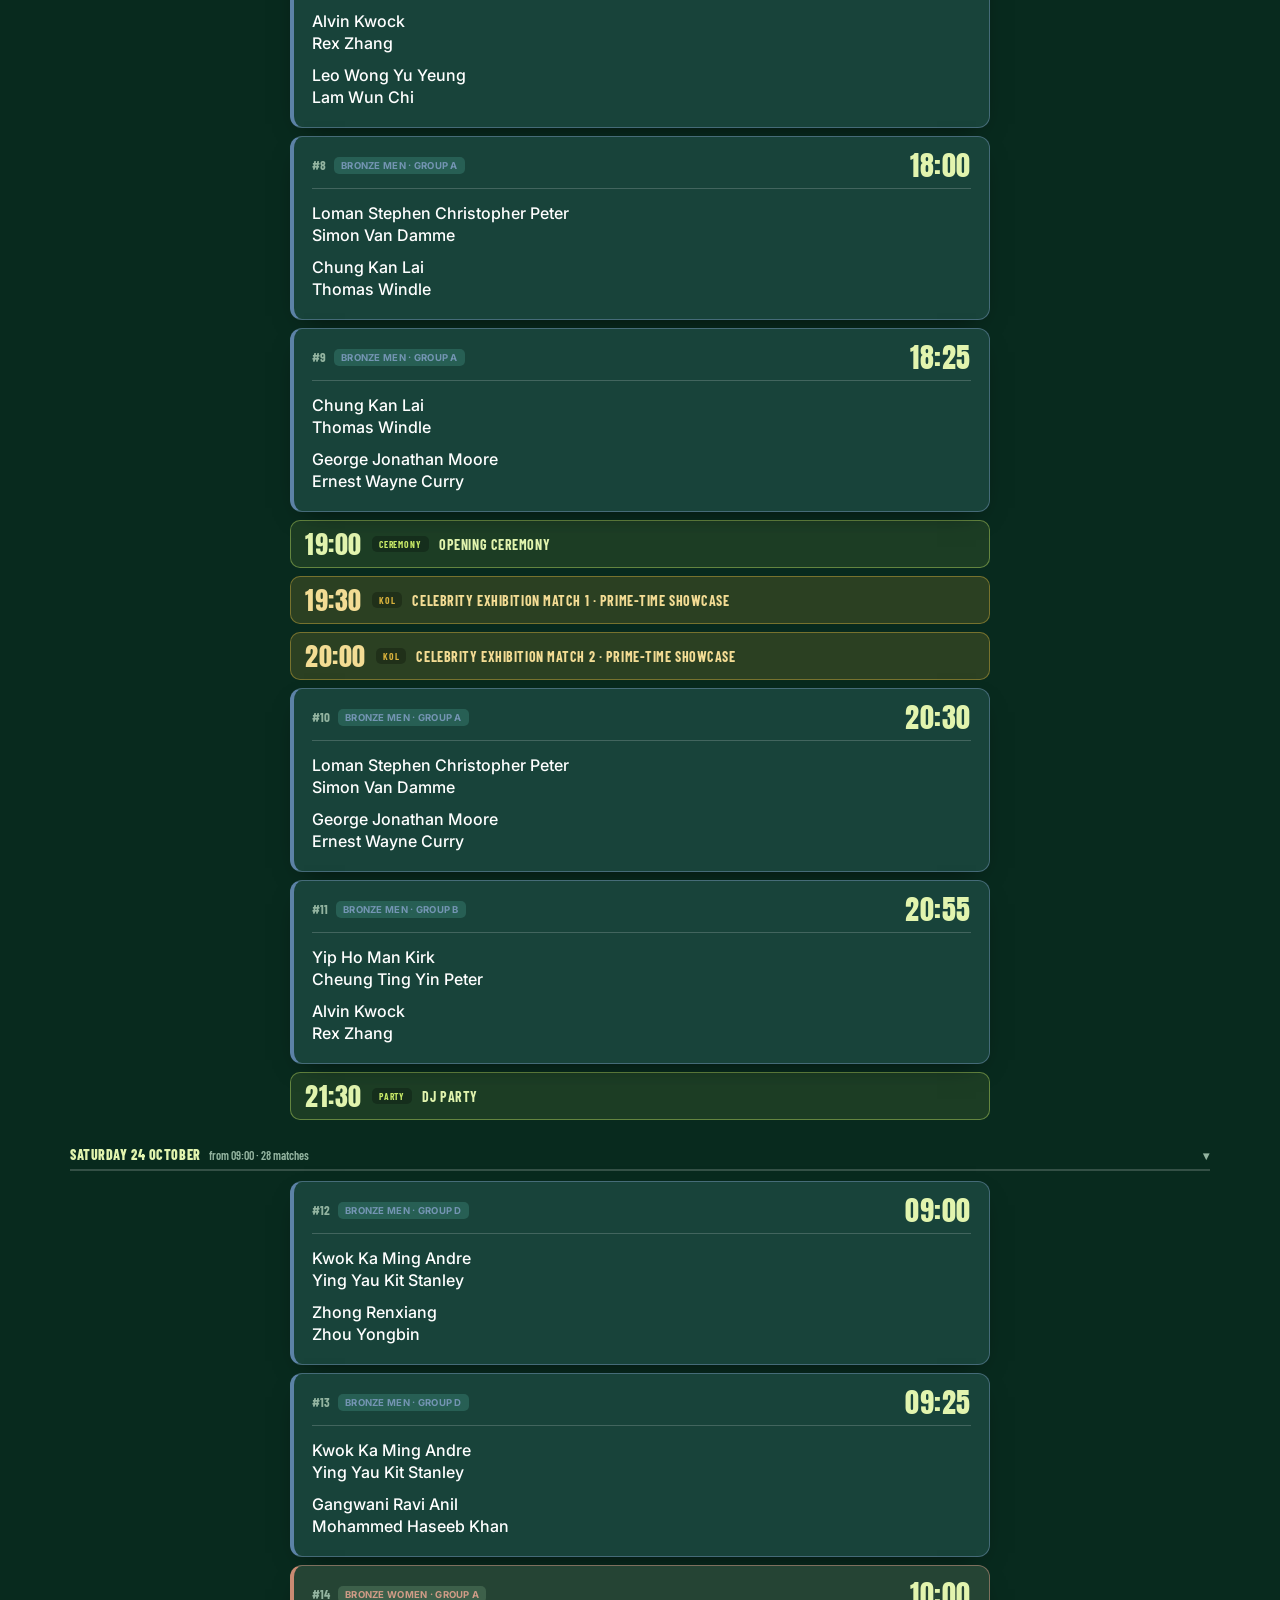
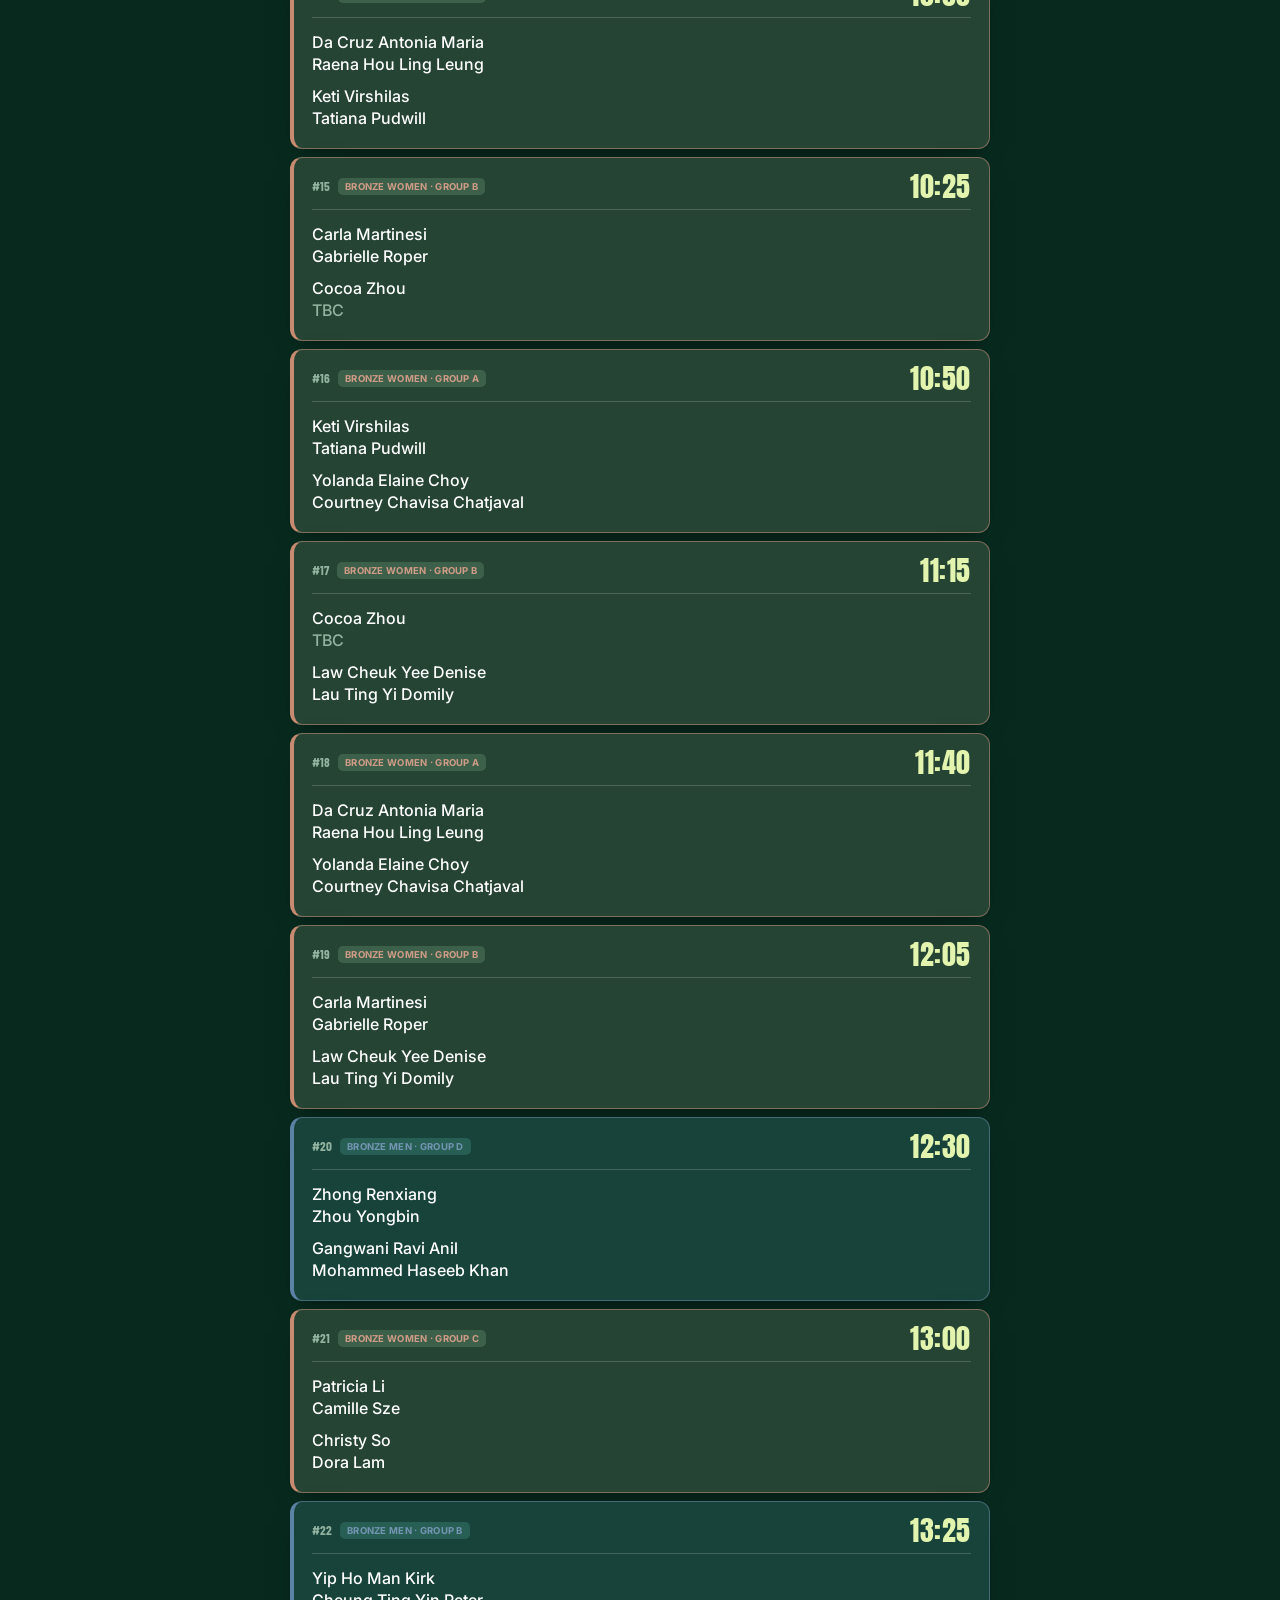
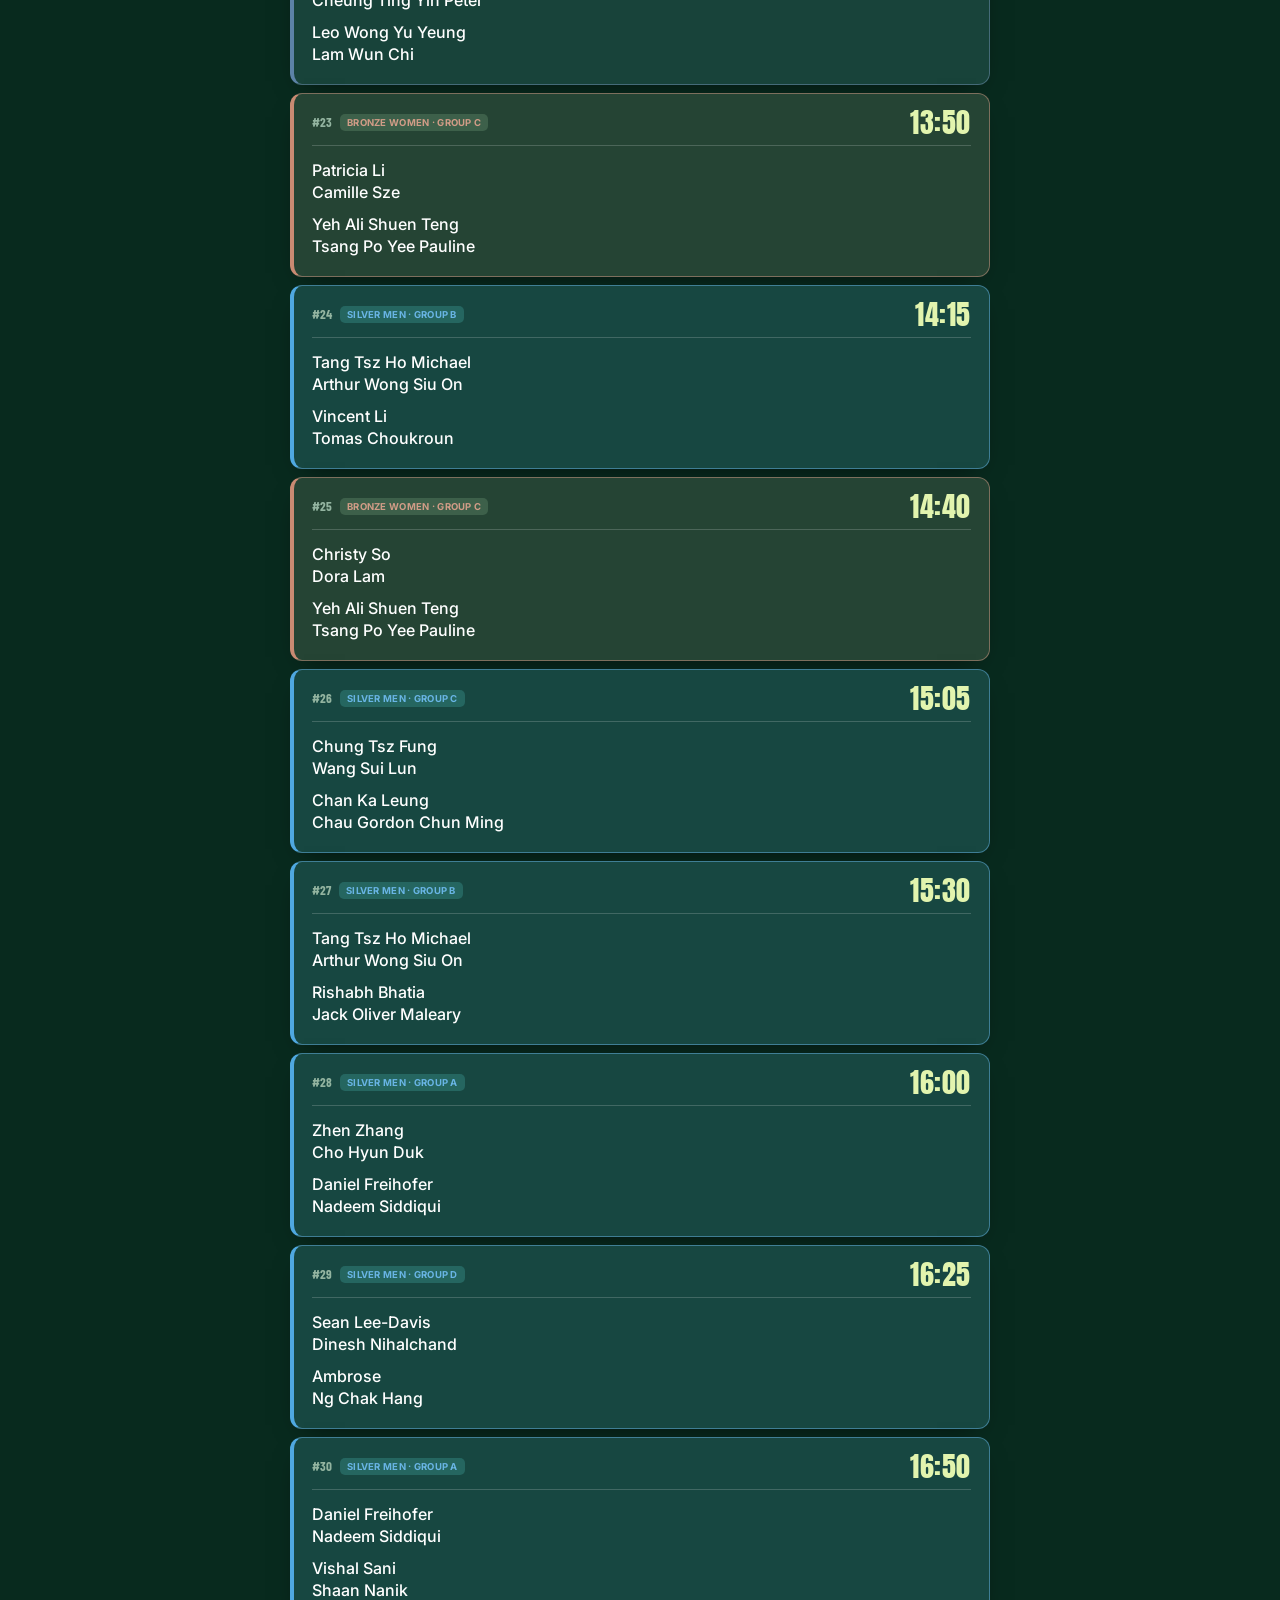
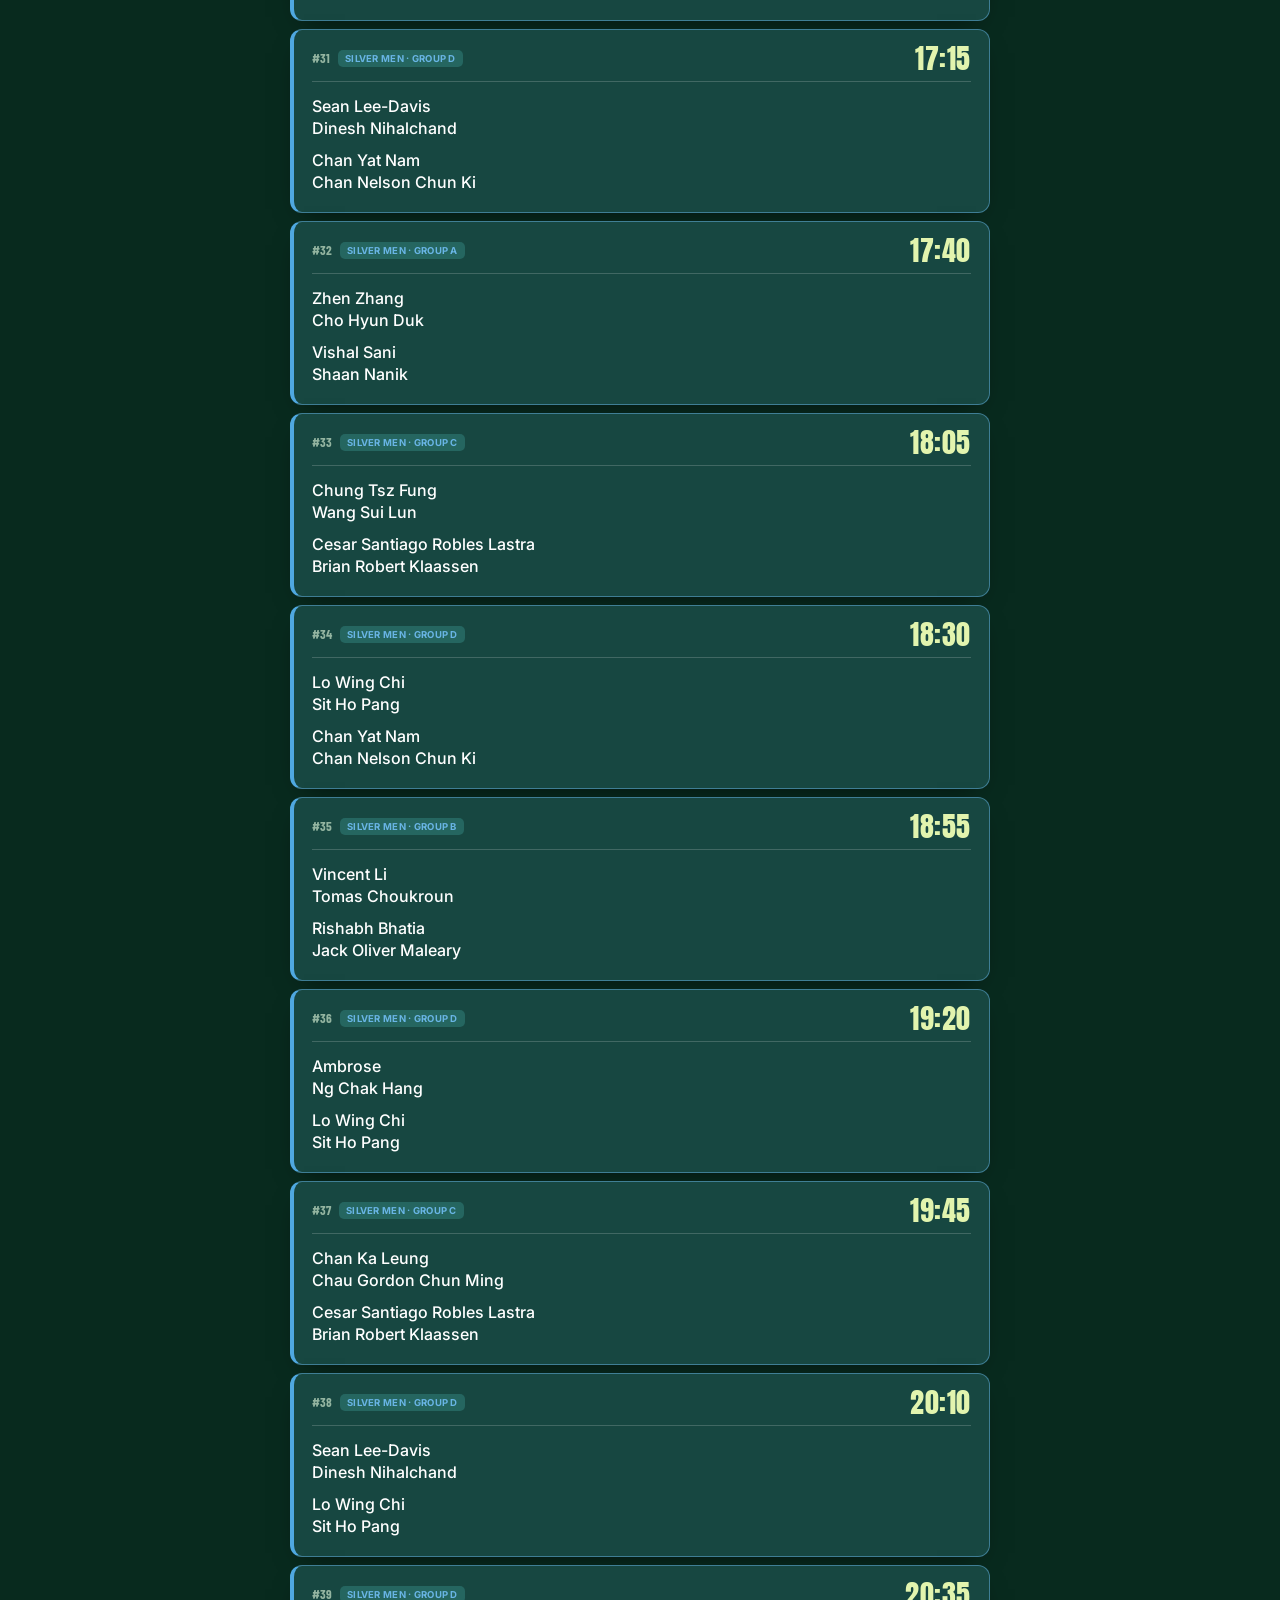
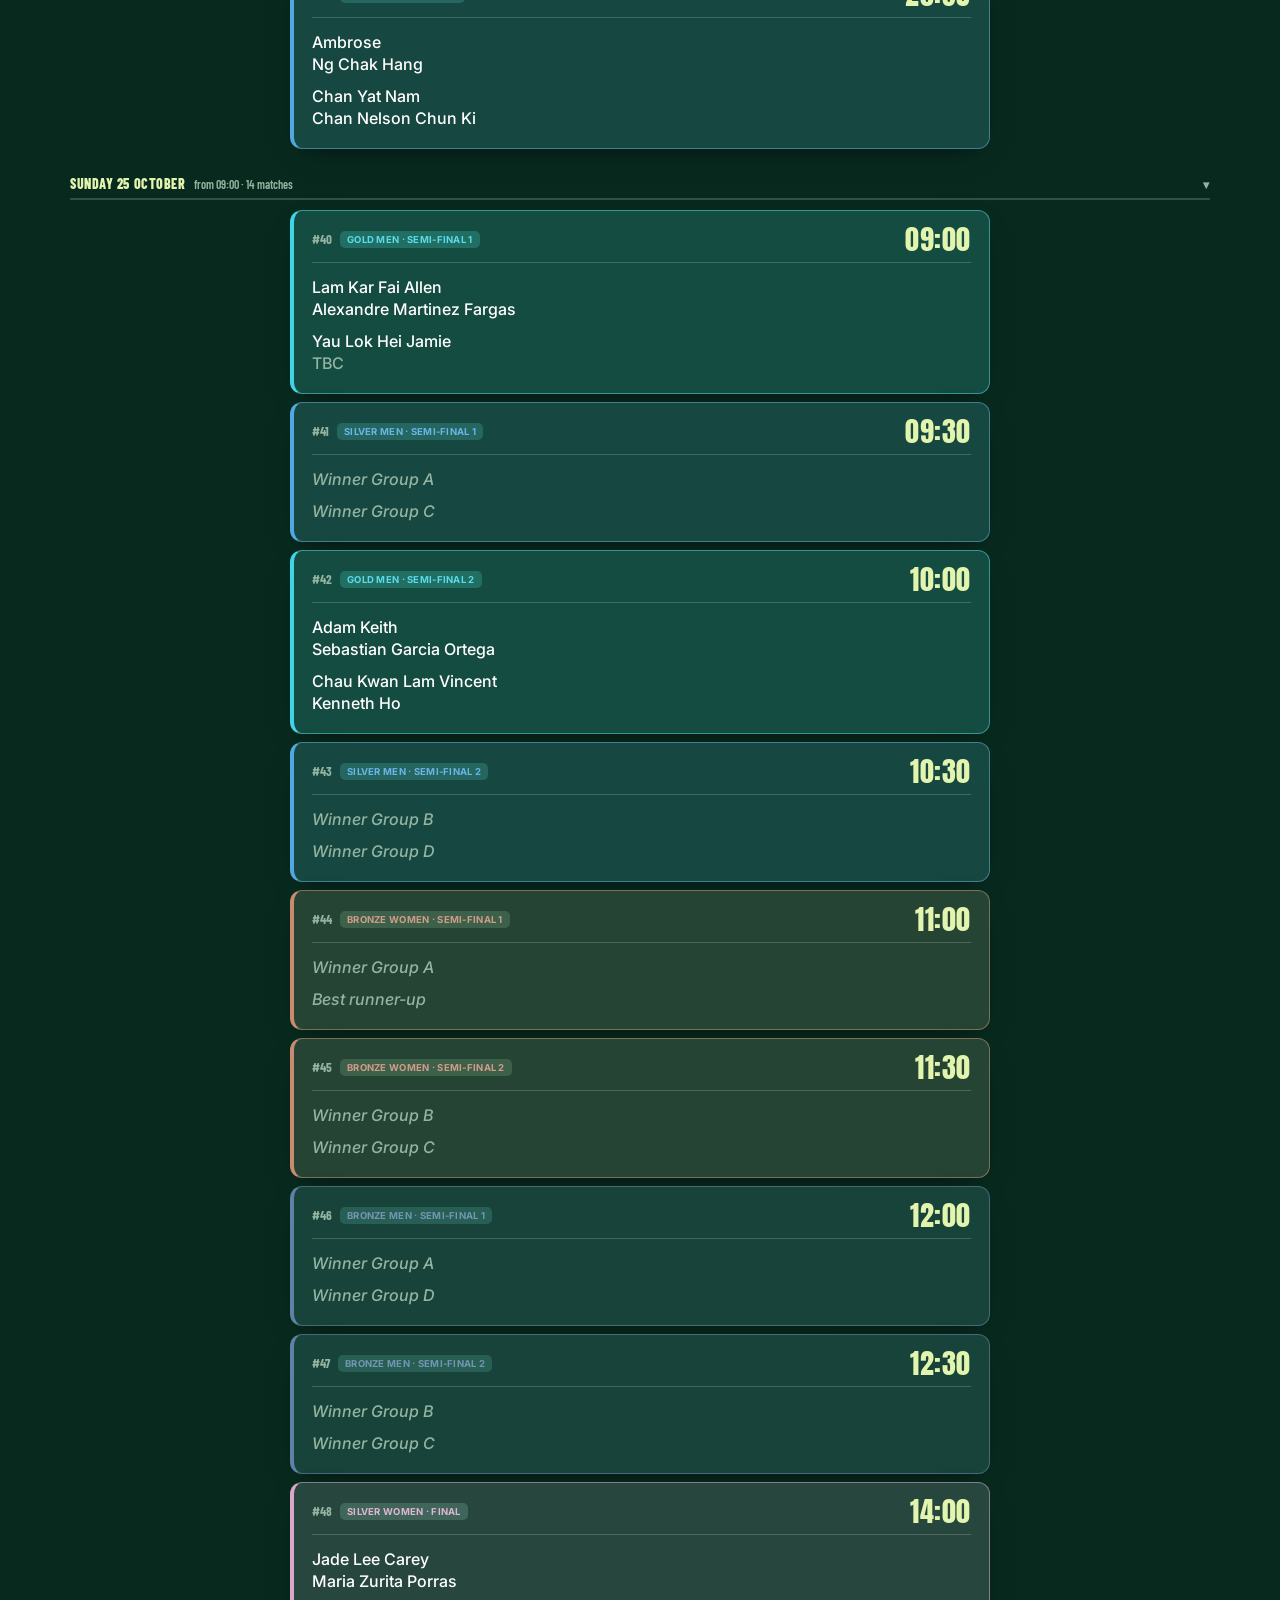
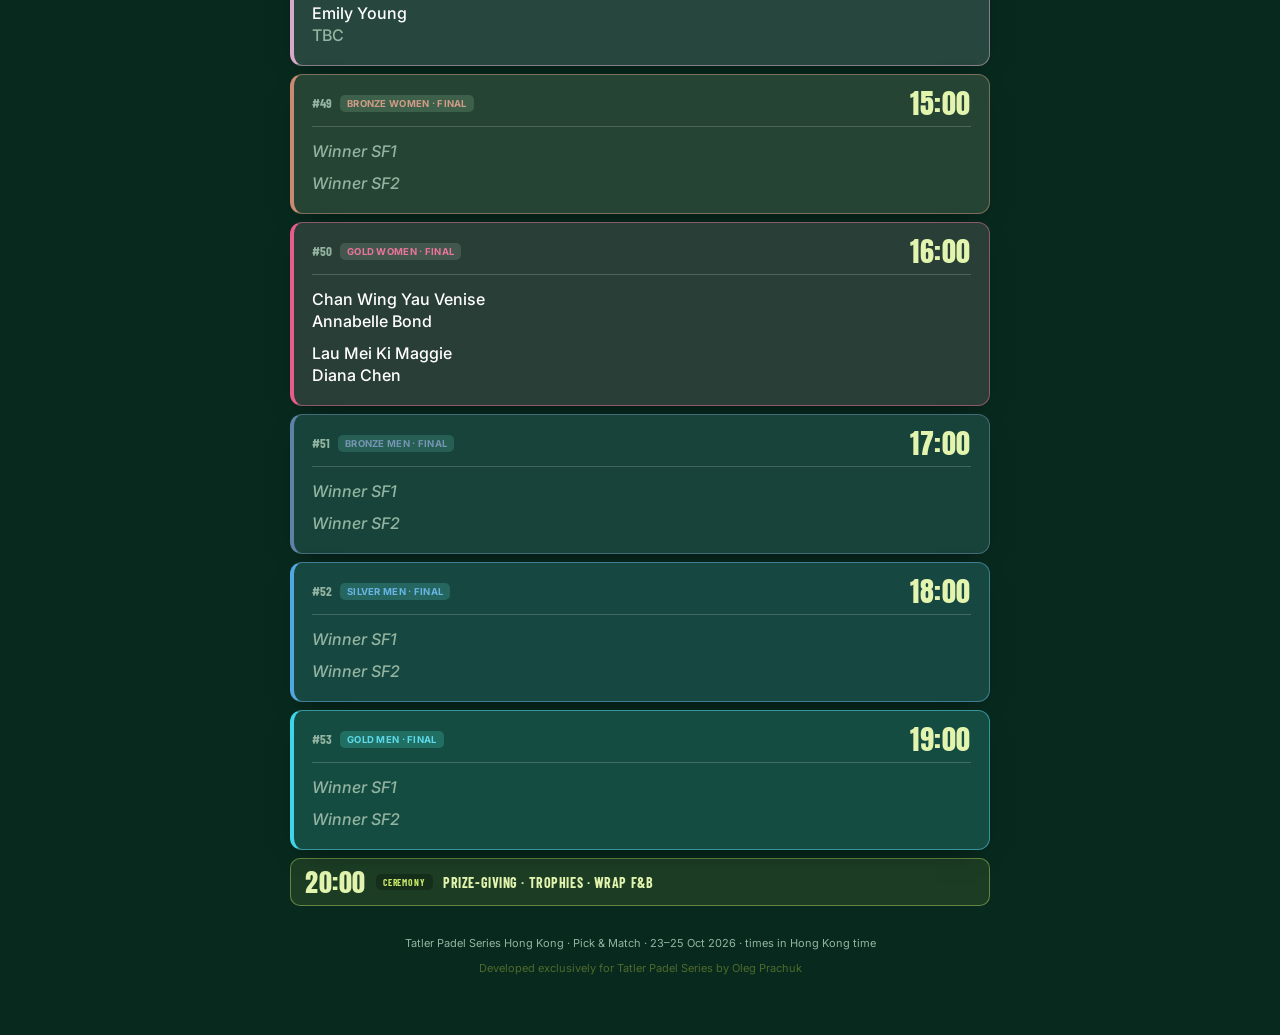
==== commit aa27b218: "Add files via upload" ====
--- a/admin.html
+++ b/admin.html
@@ -17,7 +17,7 @@
     <div class="topbar-row">
       <div class="brand">
         <h1 class="brand-title">Tatler Padel Series Hong Kong</h1>
-        <p class="brand-sub"><b>23&ndash;25 Oct 2026</b><span class="sep">&bull;</span>Pick &amp; Match</p>
+        <p class="brand-sub"><b>23&ndash;25 Oct 2026</b><span class="sep" aria-hidden="true">&#x2715;</span>Pick &amp; Match</p>
       </div>
       <div class="topbar-controls">
         <div class="view-toggle theme-toggle" title="Colour theme">
@@ -103,6 +103,7 @@
   <section class="panel" id="panel-format"><div id="formatContent"></div></section>
 
   <p class="footnote">Tatler Padel Series Hong Kong &middot; Pick &amp; Match &middot; 23&ndash;25 Oct 2026 &middot; times in Hong Kong time</p>
+  <p class="credit">Developed exclusively for Tatler Padel Series by Oleg Prachuk</p>
 </main>
 
 <div class="side-overlay" id="drawerOverlay"></div>
--- a/app.css
+++ b/app.css
@@ -822,3 +822,24 @@
 }
 .brand-sub b { font-weight: 700; letter-spacing: .005em; }
 .brand-sub .sep { margin: 0 9px; }
+
+/* Footer credit: barely-there dark lime (dim pink in the Pick & Match theme). */
+.credit { text-align: center; margin: 4px 0 0; font-family: var(--font-body); font-size: 11px; font-weight: 400; letter-spacing: normal; color: #4f6a2c; } /* same type as .footnote above */
+html[data-theme="pm"] .credit { color: #c9a3b5; }
+
+/* Header subtitle: original Bangkok font (Inter), all bold, larger; thin divider instead of a dot. */
+.brand-sub, html[data-theme="pm"] .brand-sub {
+  font-family: var(--font-body); font-weight: 700; text-transform: none; letter-spacing: 0;
+  font-size: clamp(14px, 1.5vw, 18px); margin-top: 8px; display: flex; align-items: center; flex-wrap: wrap;
+}
+.brand-sub b { font-weight: 800; }
+.brand-sub .sep, html[data-theme="pm"] .brand-sub .sep {
+  display: inline-block; width: 1.5px; height: .95em; margin: 0 12px; opacity: .5;
+  background: currentColor; color: inherit;
+}
+
+/* Divider: ✕ in the theme accent colour (replaces the thin bar). */
+.brand-sub .sep, html[data-theme="pm"] .brand-sub .sep {
+  width: auto; height: auto; background: none; opacity: .85; margin: 0 11px;
+  font-size: .78em; font-weight: 700; line-height: 1; color: var(--lime);
+}
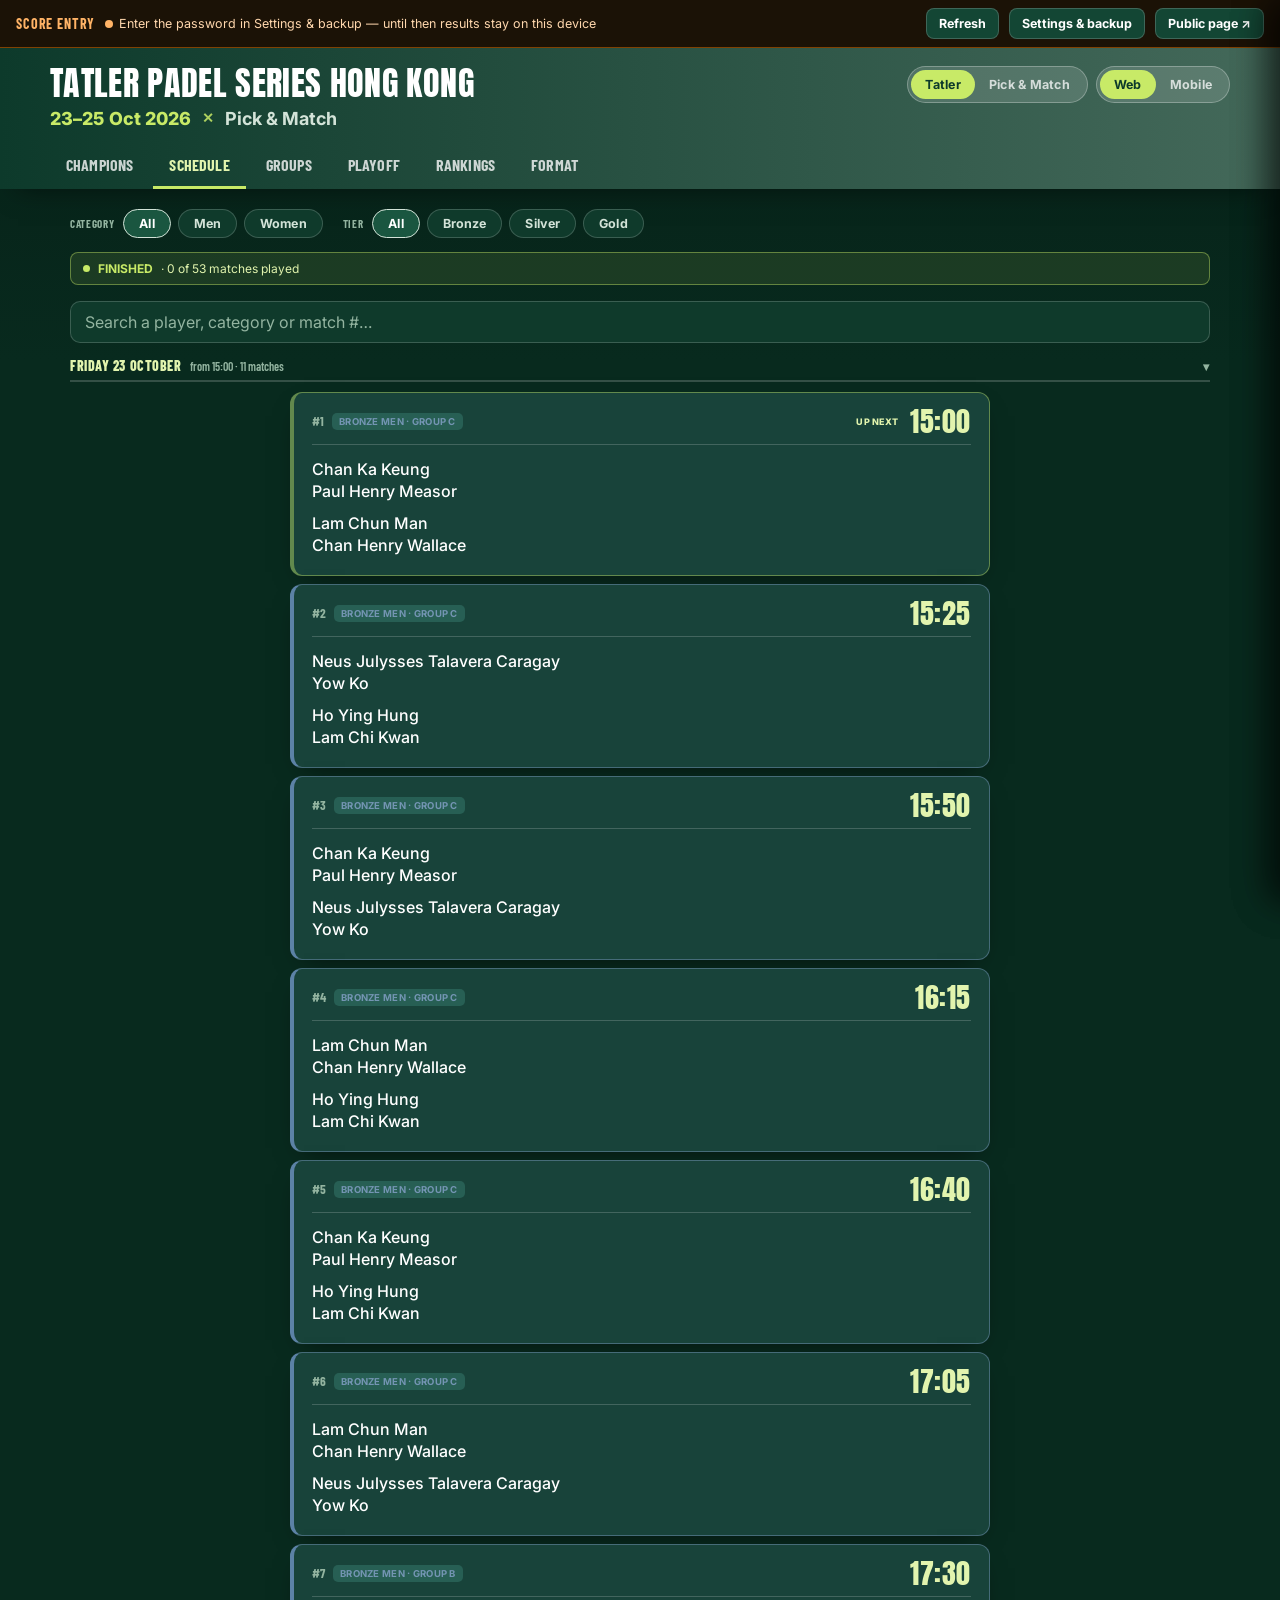
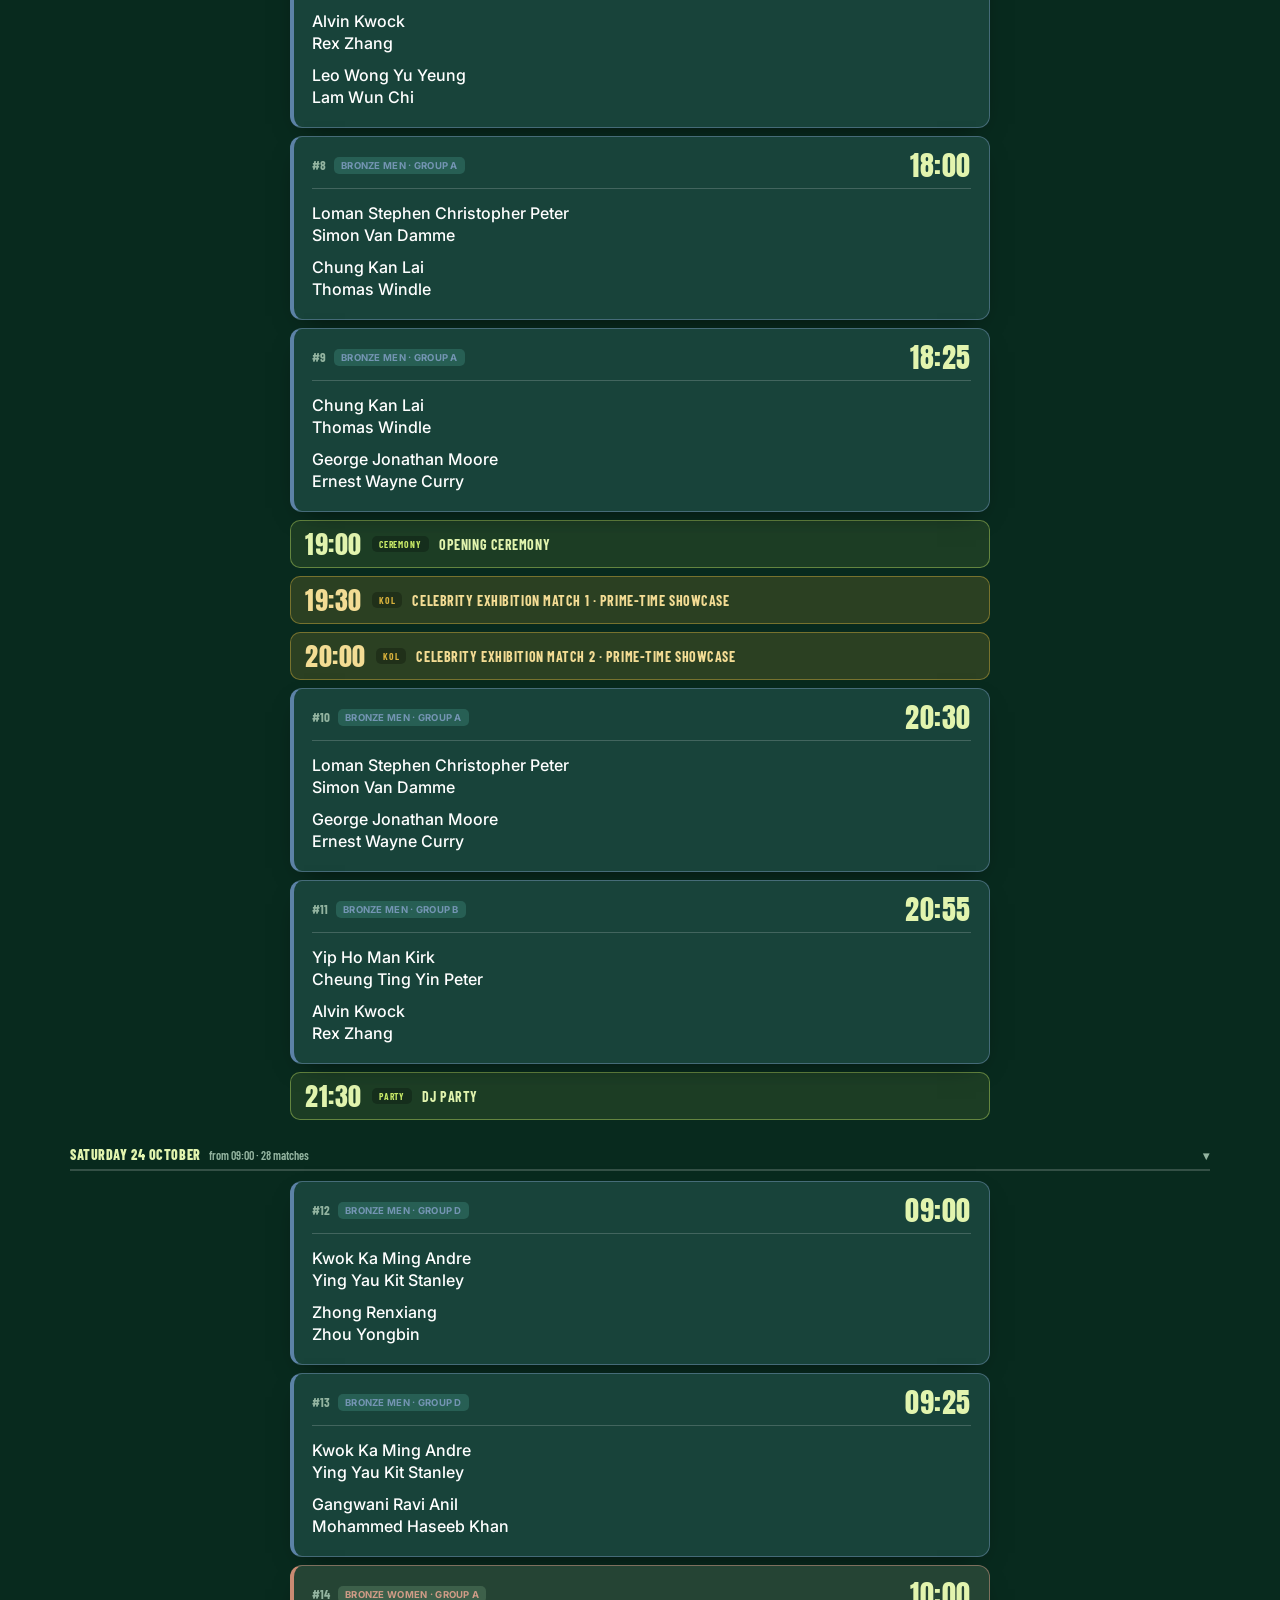
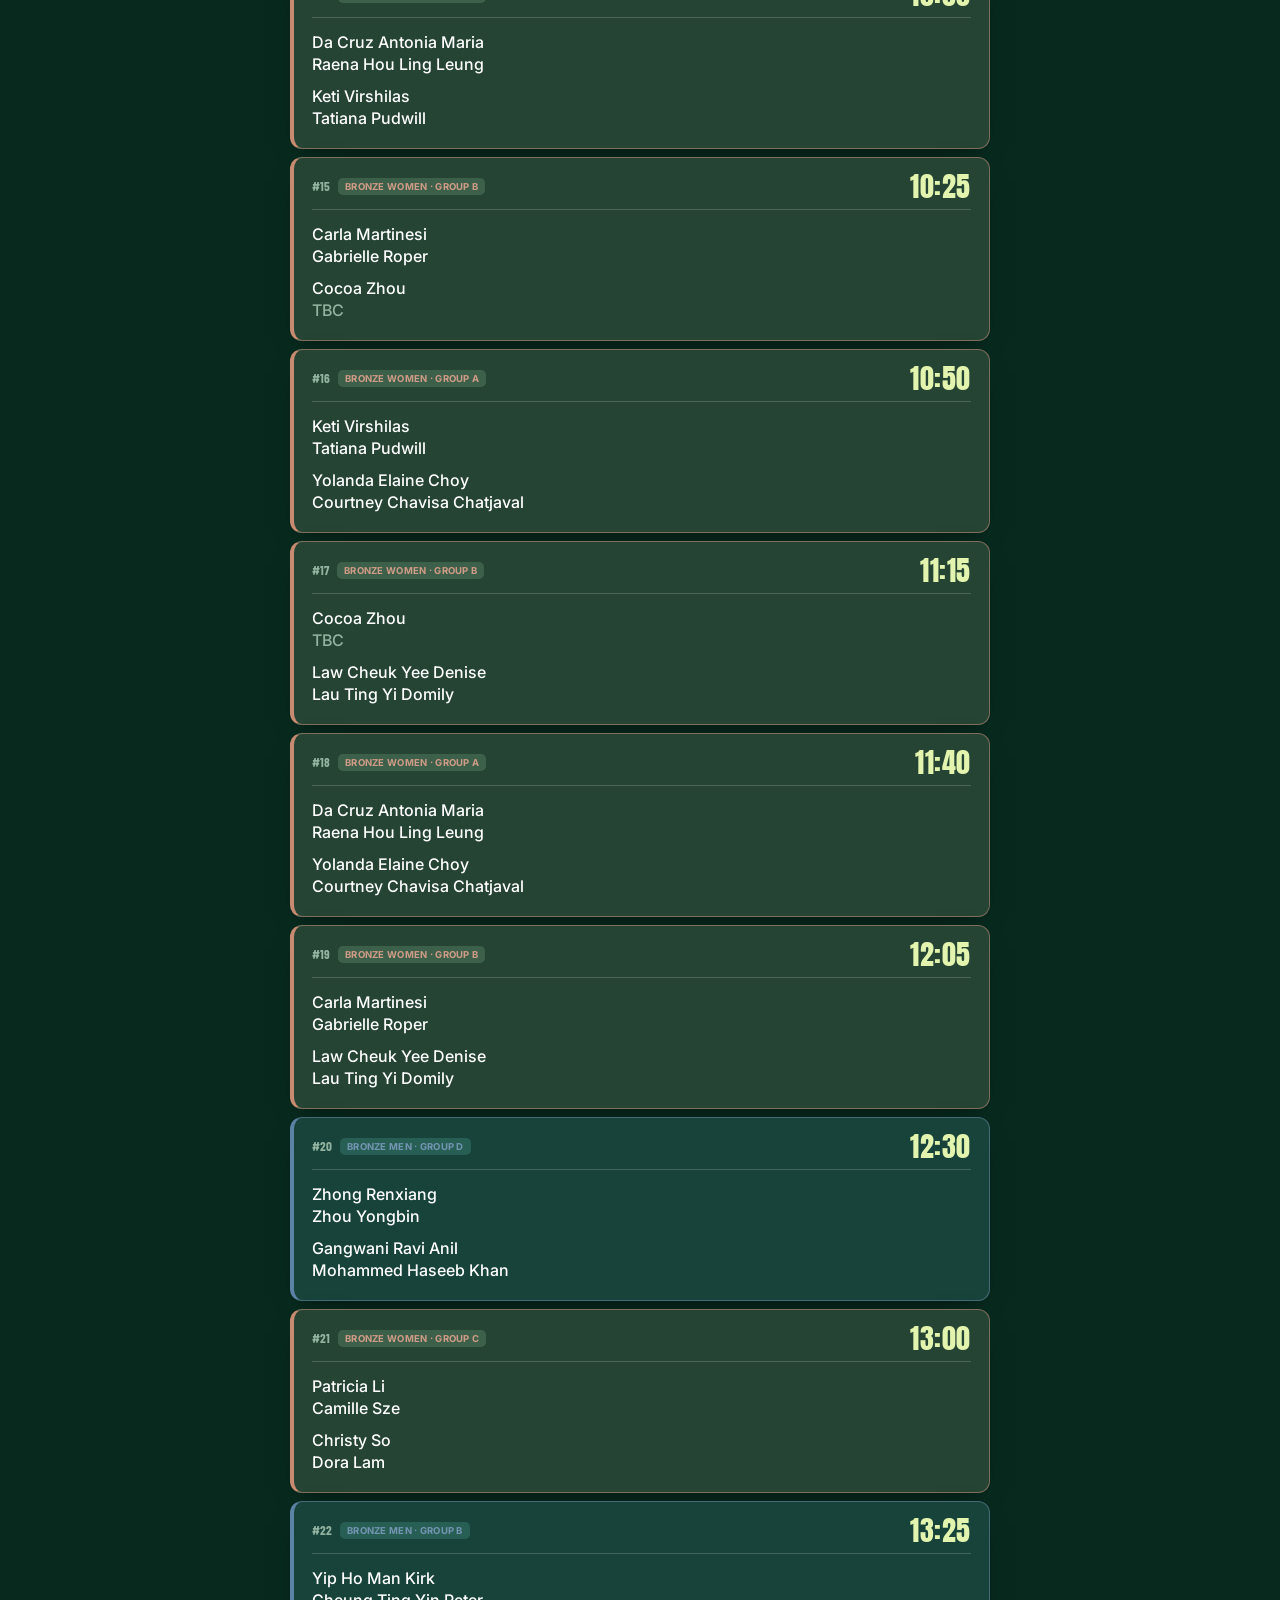
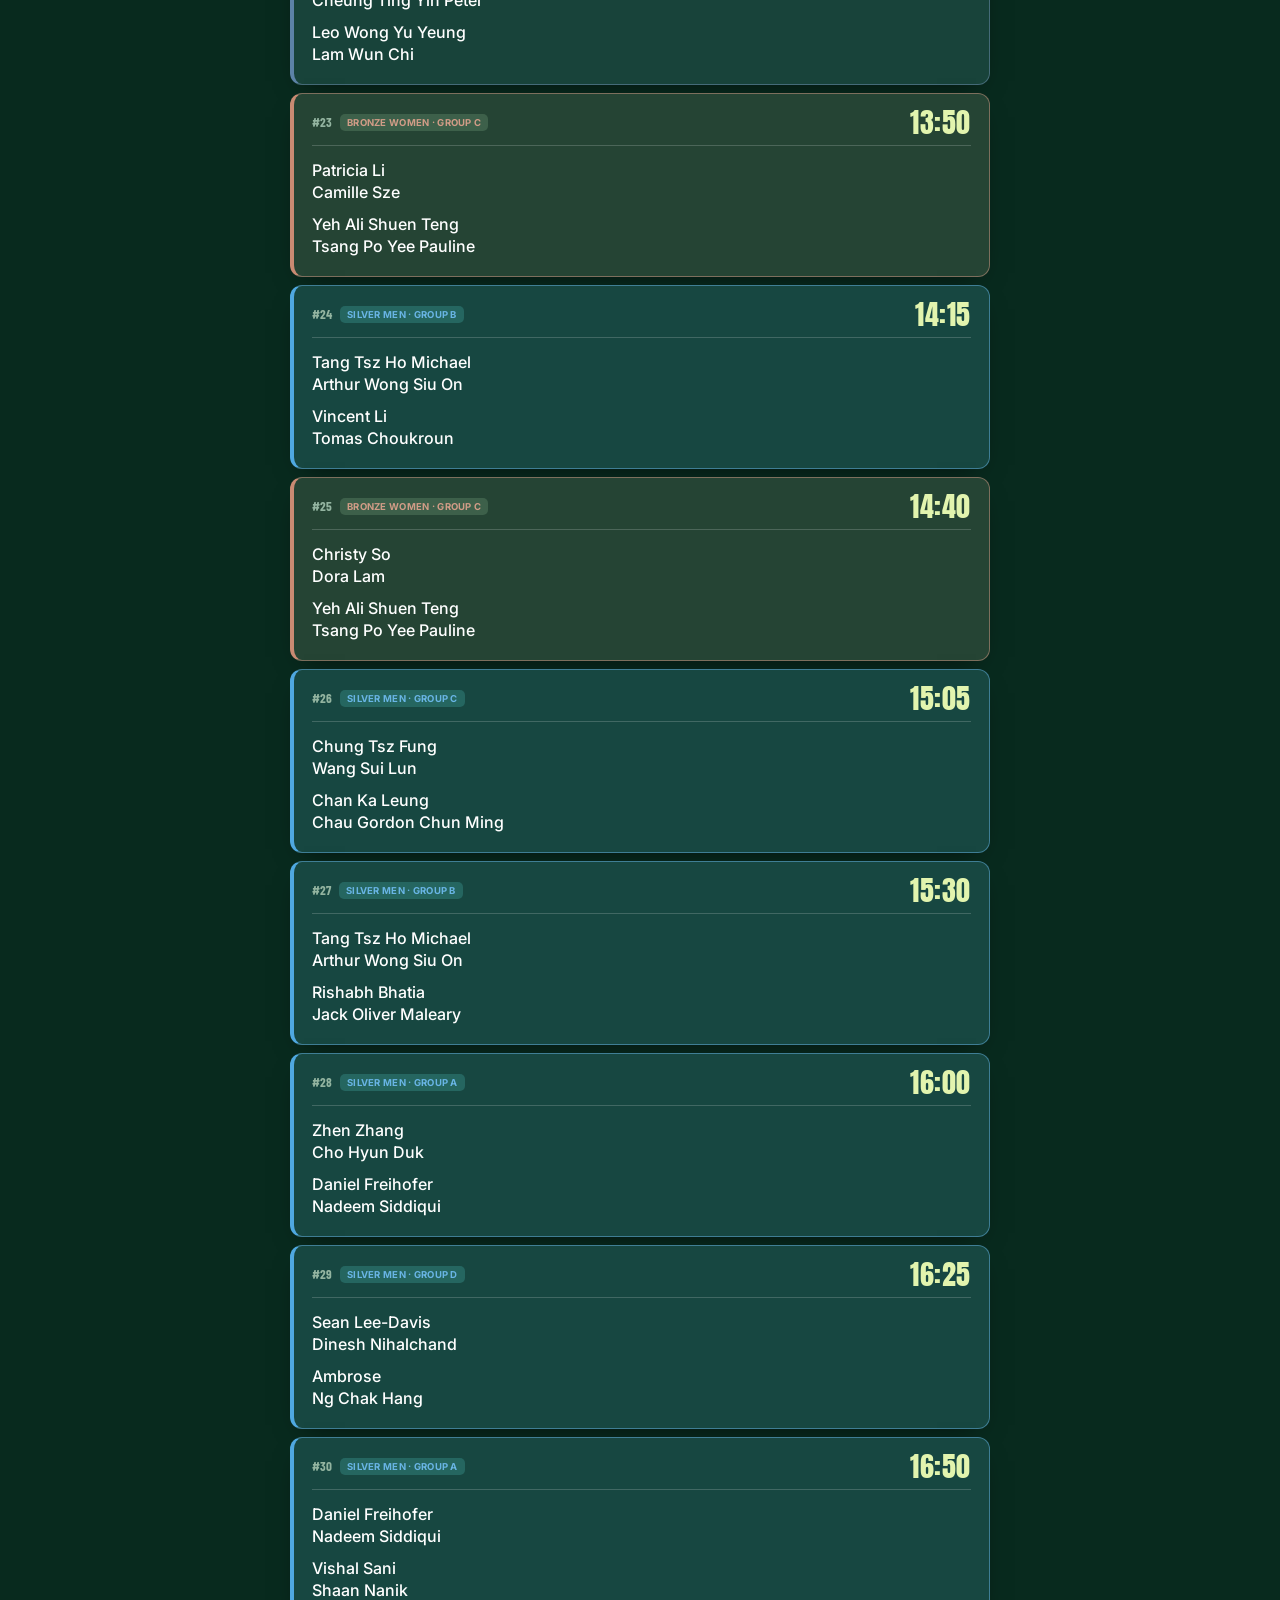
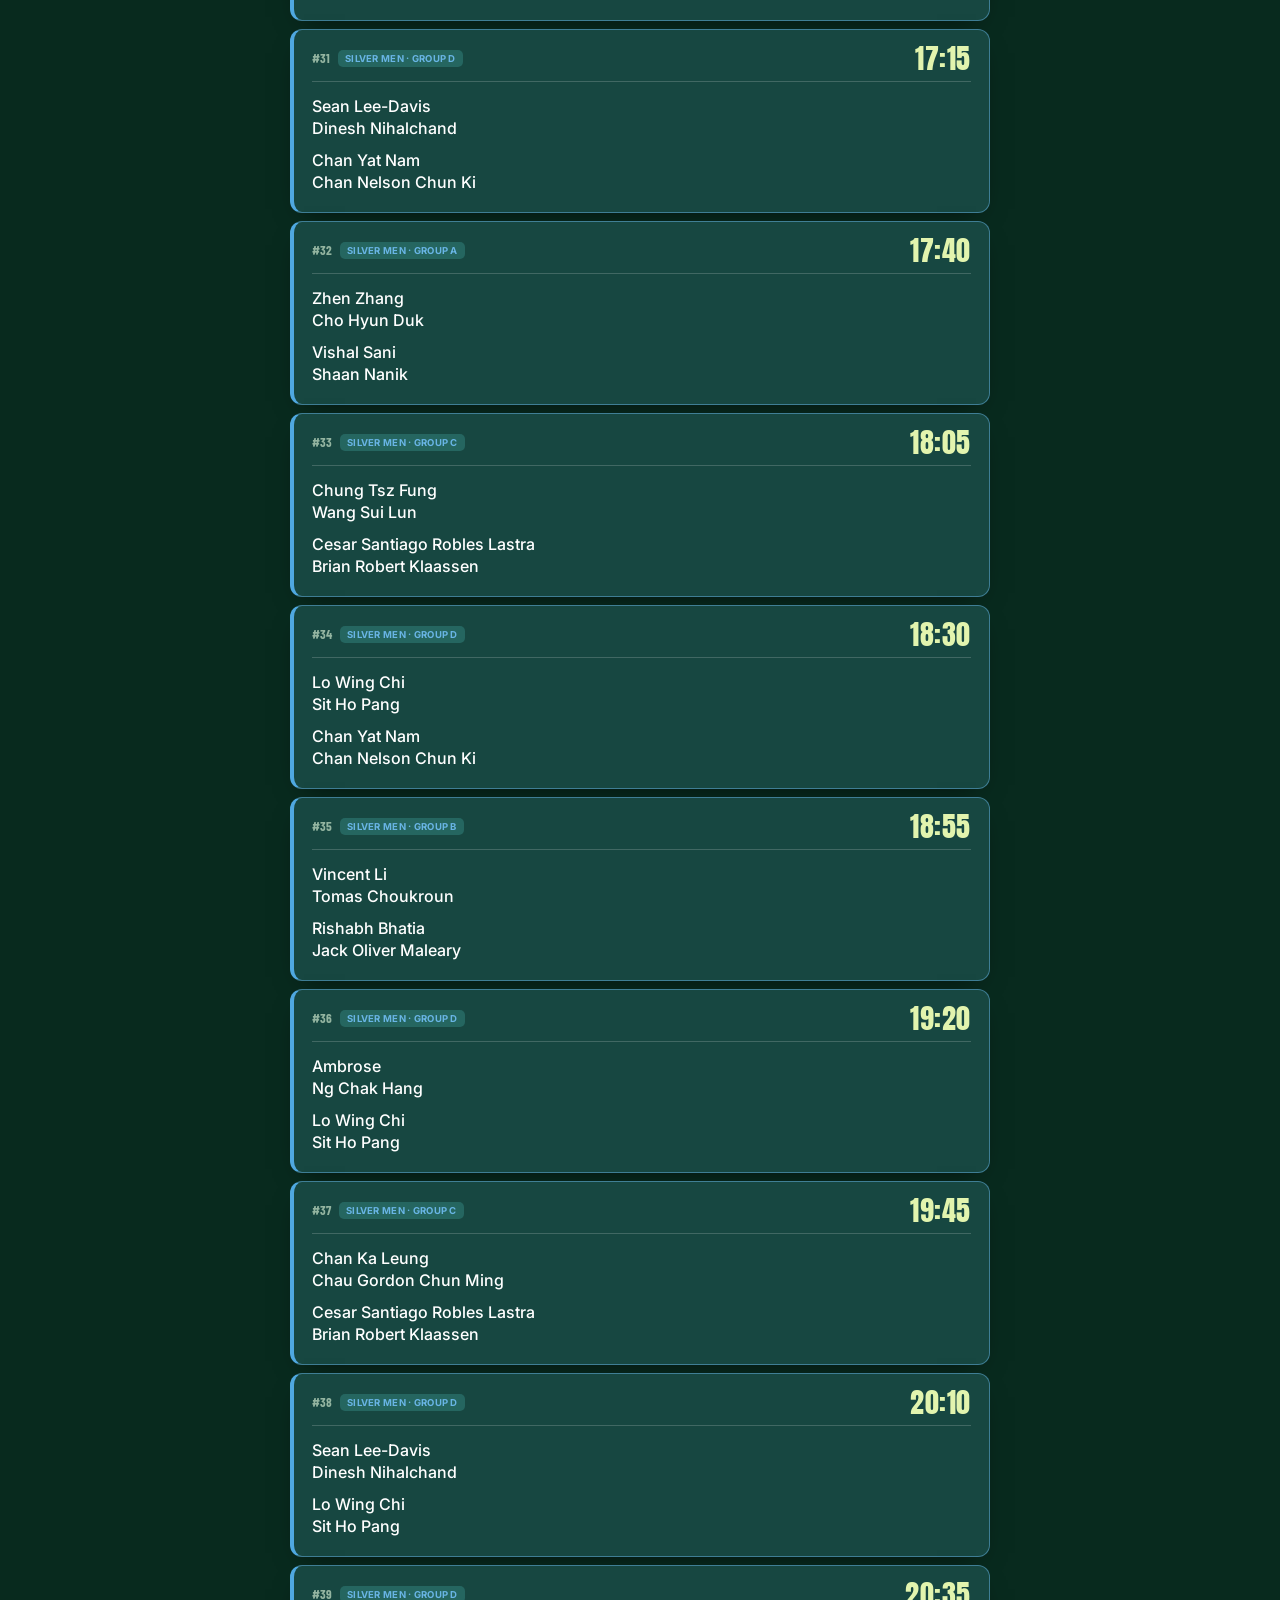
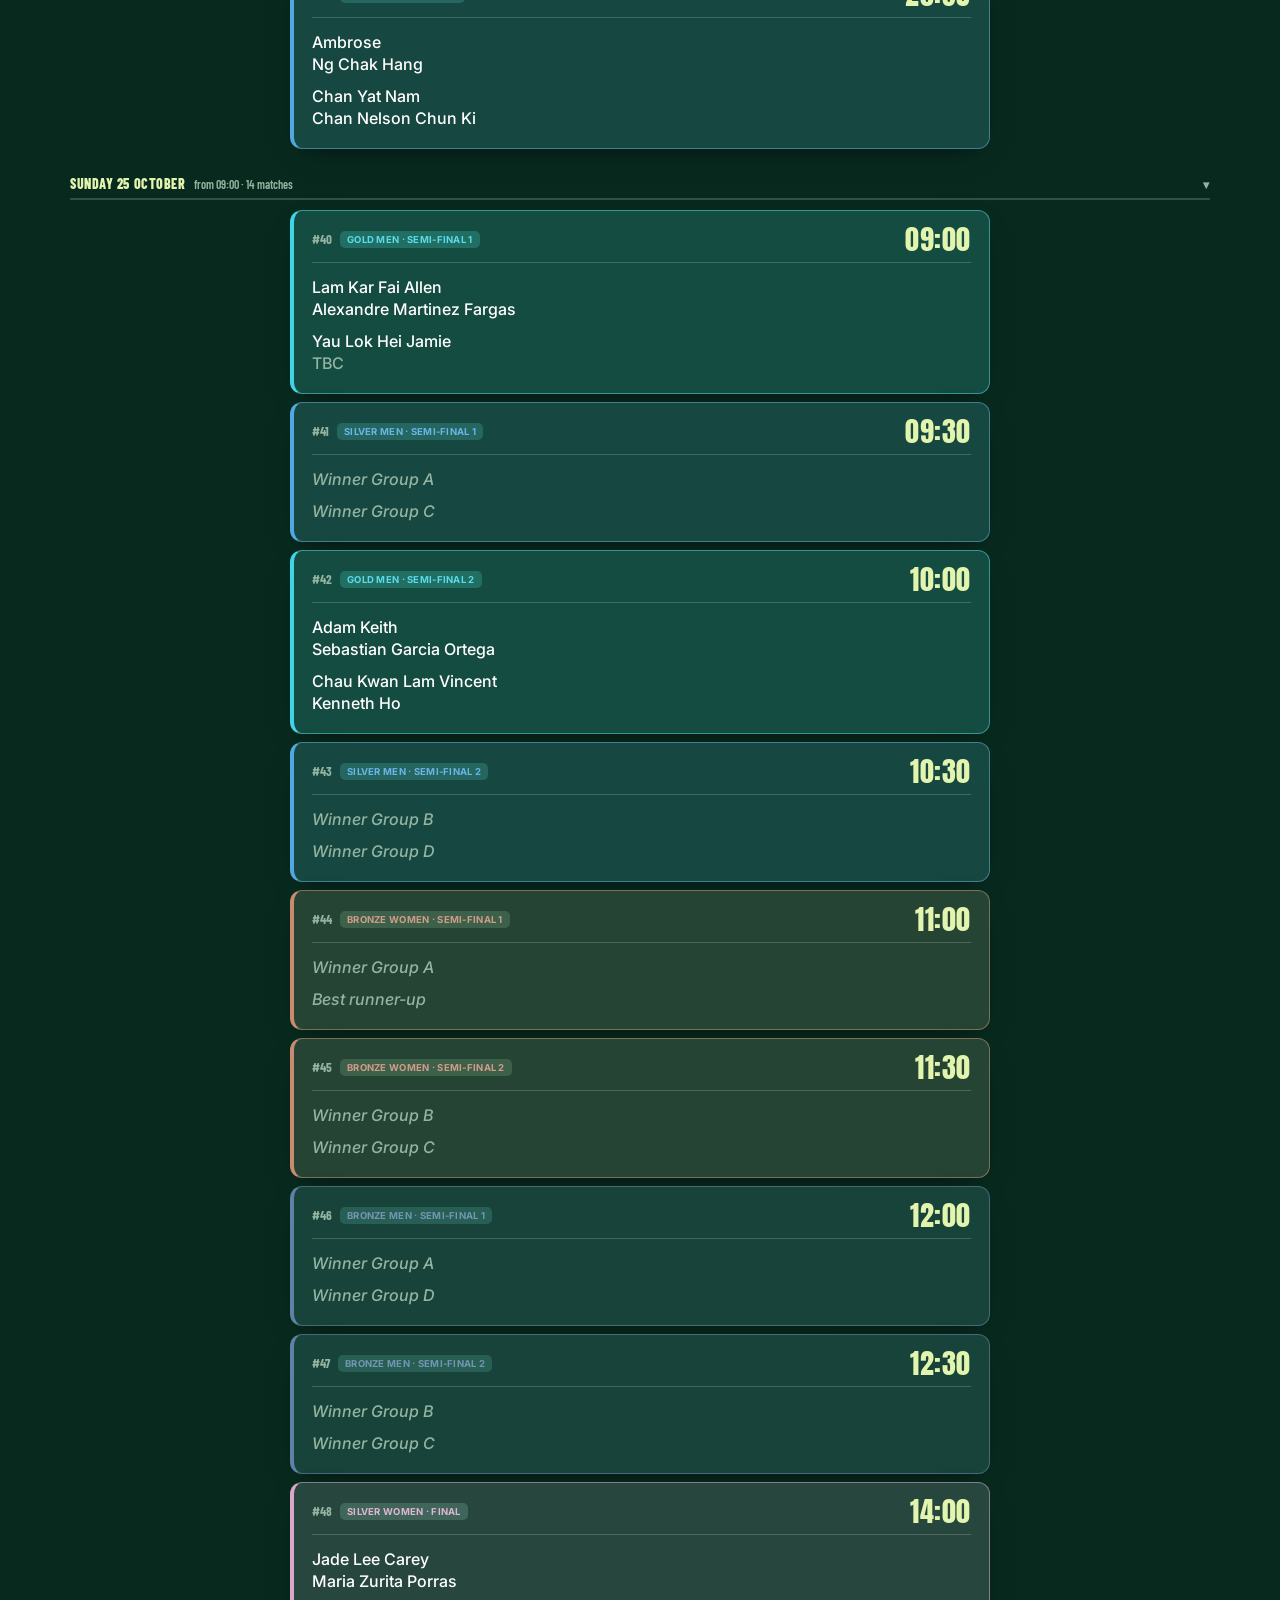
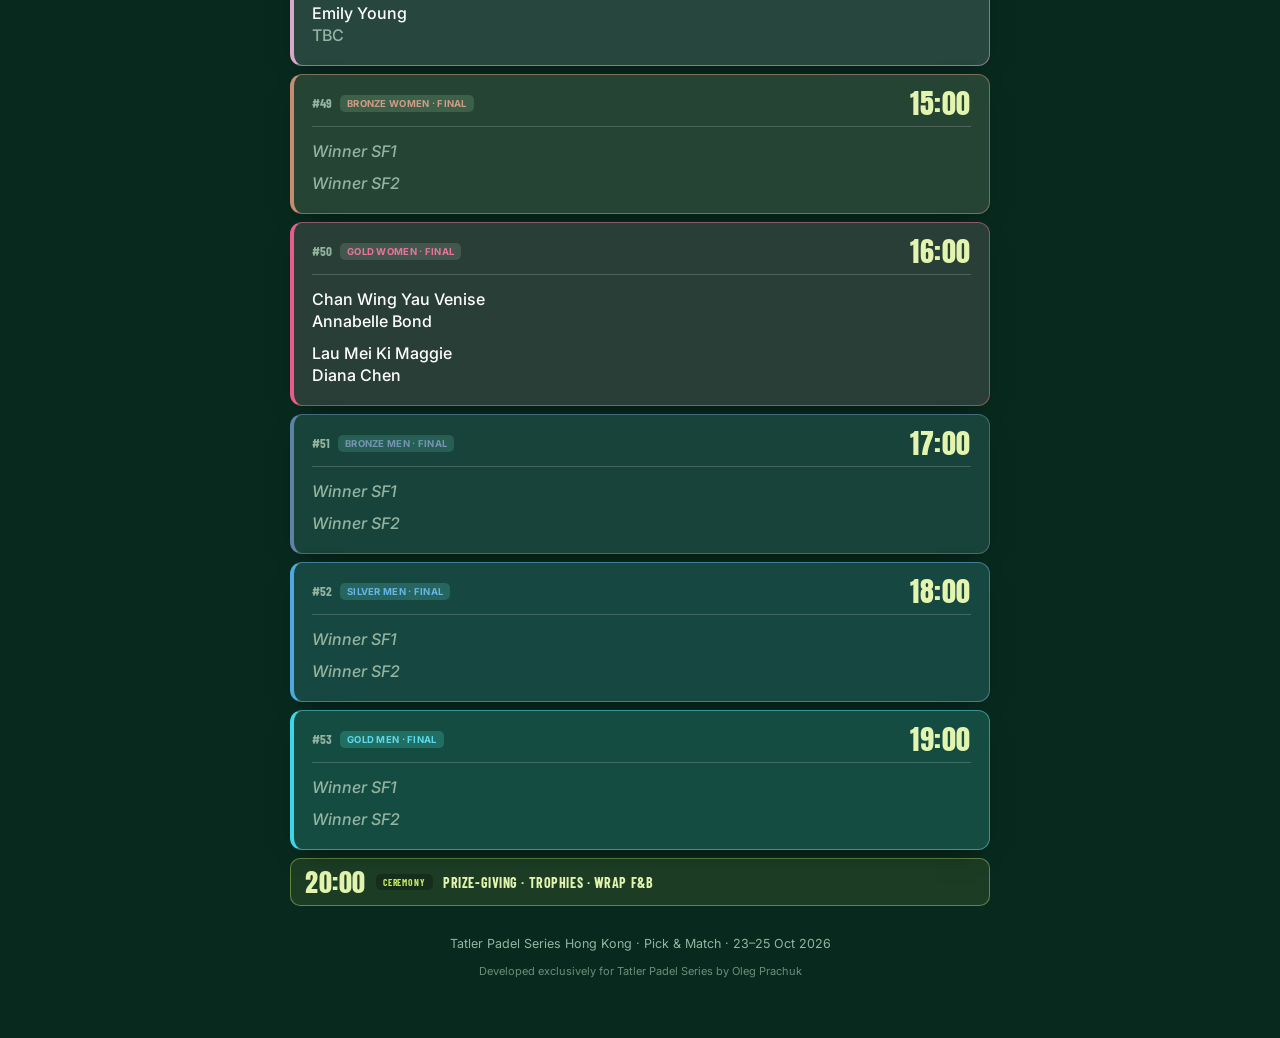
==== commit b61d161d: "Add files via upload" ====
--- a/admin.html
+++ b/admin.html
@@ -102,7 +102,7 @@
 
   <section class="panel" id="panel-format"><div id="formatContent"></div></section>
 
-  <p class="footnote">Tatler Padel Series Hong Kong &middot; Pick &amp; Match &middot; 23&ndash;25 Oct 2026 &middot; times in Hong Kong time</p>
+  <p class="footnote">Tatler Padel Series Hong Kong &middot; Pick &amp; Match &middot; 23&ndash;25 Oct 2026</p>
   <p class="credit">Developed exclusively for Tatler Padel Series by Oleg Prachuk</p>
 </main>
 
--- a/app.css
+++ b/app.css
@@ -843,3 +843,28 @@
   width: auto; height: auto; background: none; opacity: .85; margin: 0 11px;
   font-size: .78em; font-weight: 700; line-height: 1; color: var(--lime);
 }
+
+/* Standings: every pair on two lines (one player per line), stats centred between them. */
+table.standings .rank-team-line { display: block; white-space: nowrap; overflow: hidden; text-overflow: ellipsis; line-height: 1.35; }
+table.standings .rank-team-line + .rank-team-line::before { content: none; }
+table.standings td { vertical-align: middle; }
+table.standings .rank-team-names { min-width: 0; overflow: hidden; }
+.groups-grid table.standings, .ranking-table-wrap table.standings:not(.fmt-standings) { table-layout: fixed; }
+.groups-grid table.standings th.team-col, .groups-grid table.standings td.team-col { width: 54%; }
+.ranking-table-wrap table.standings:not(.fmt-standings) th.team-col, .ranking-table-wrap table.standings:not(.fmt-standings) td.team-col { width: 46%; }
+/* narrow stat columns so full names fit */
+.groups-grid table.standings th.team-col, .groups-grid table.standings td.team-col { width: auto; }
+.groups-grid table.standings th:not(.team-col), .groups-grid table.standings td:not(.team-col) { width: 30px; padding-left: 1px; padding-right: 1px; }
+.groups-grid table.standings th:nth-child(4), .groups-grid table.standings td:nth-child(4) { width: 44px; }
+.groups-grid table.standings th:last-child, .groups-grid table.standings td:last-child { width: 34px; padding-right: 8px; }
+.groups-grid table.standings td.team-col { padding-left: 10px; font-size: 12.5px; }
+.groups-grid table.standings .rank-badge { margin-right: 6px; flex-shrink: 0; }
+.groups-grid table.standings td.team-col { font-size: 12px; padding-left: 8px; }
+.groups-grid table.standings th:nth-child(2), .groups-grid table.standings td:nth-child(2),
+.groups-grid table.standings th:nth-child(3), .groups-grid table.standings td:nth-child(3) { width: 24px; }
+.groups-grid table.standings th:last-child, .groups-grid table.standings td:last-child { width: 30px; padding-right: 6px; }
+.groups-grid table.standings th:nth-child(4), .groups-grid table.standings td:nth-child(4) { width: 42px; }
+
+/* Footer: event line a bit larger; credit in the same muted tone, slightly dimmer and smaller. */
+.footnote { font-size: 12.5px; }
+.credit, html[data-theme="pm"] .credit { font-size: 11px; color: color-mix(in srgb, var(--text-muted) 72%, var(--bg-1)); }
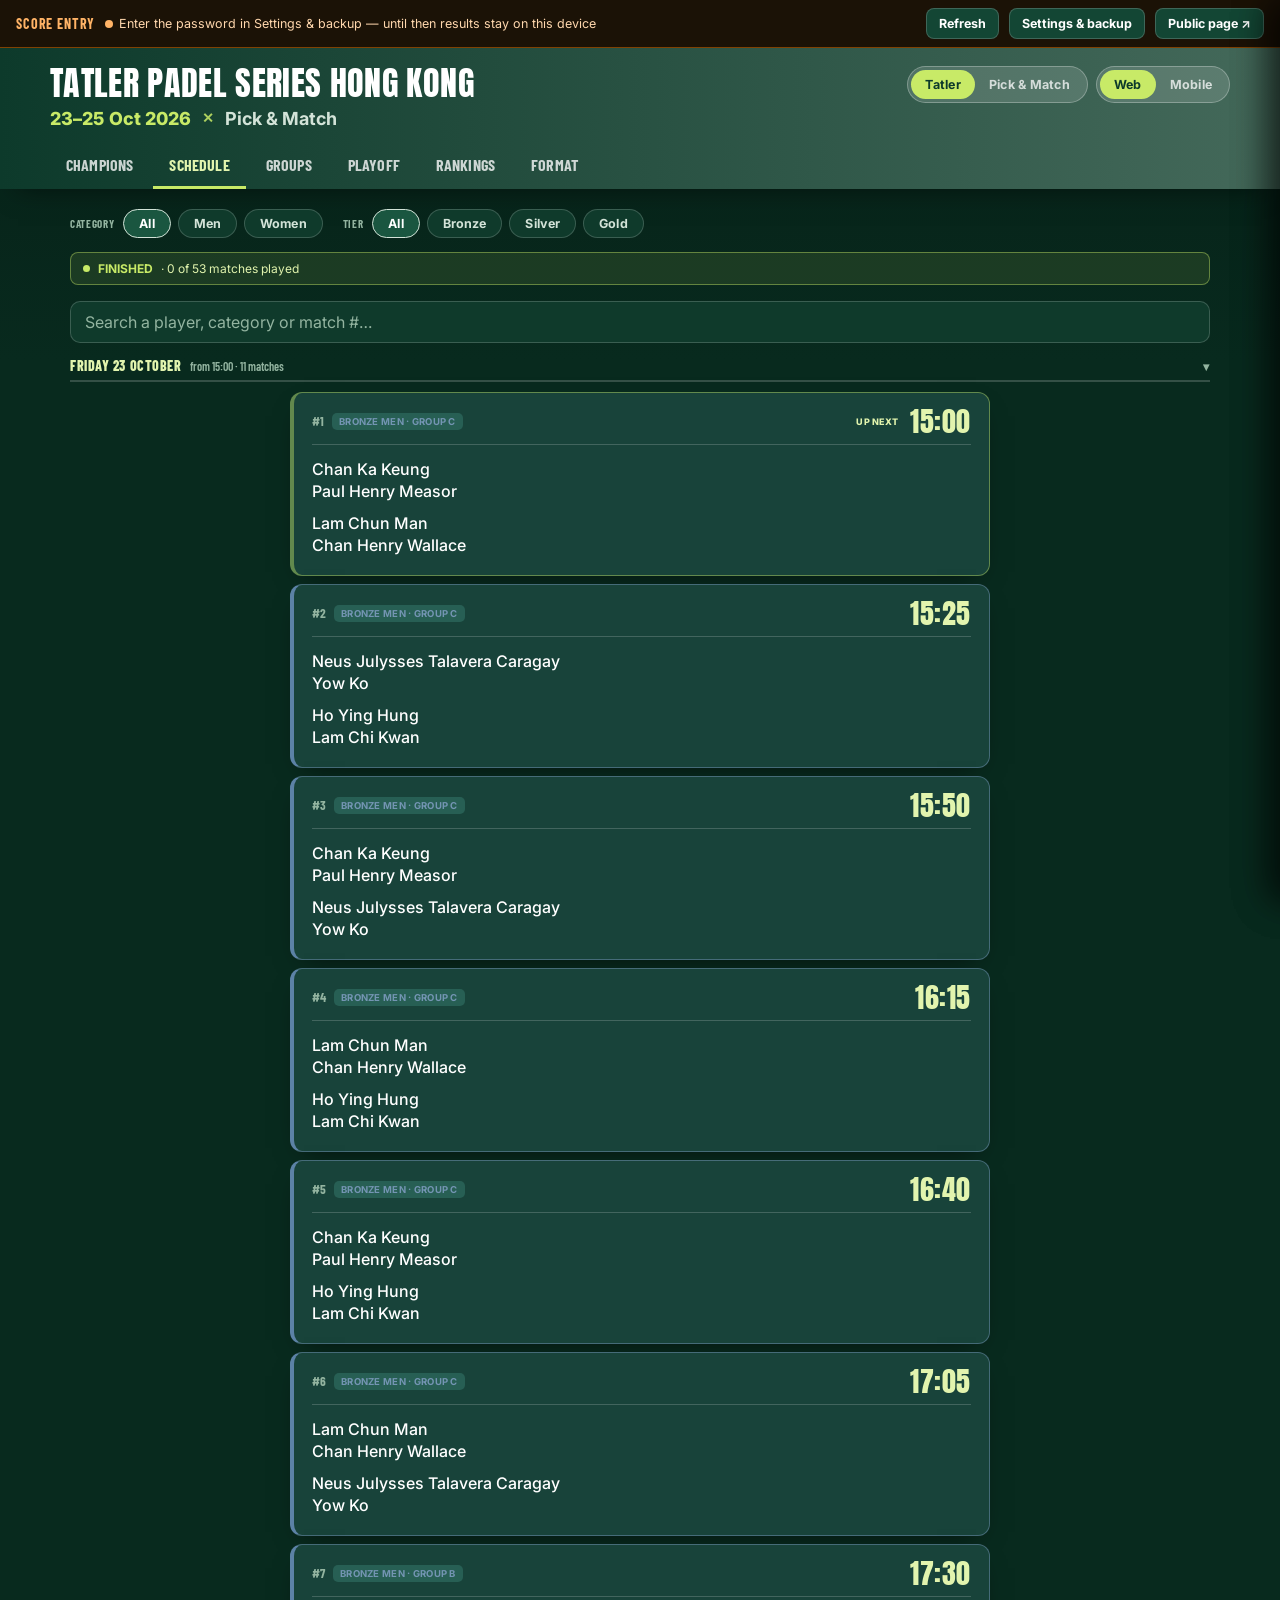
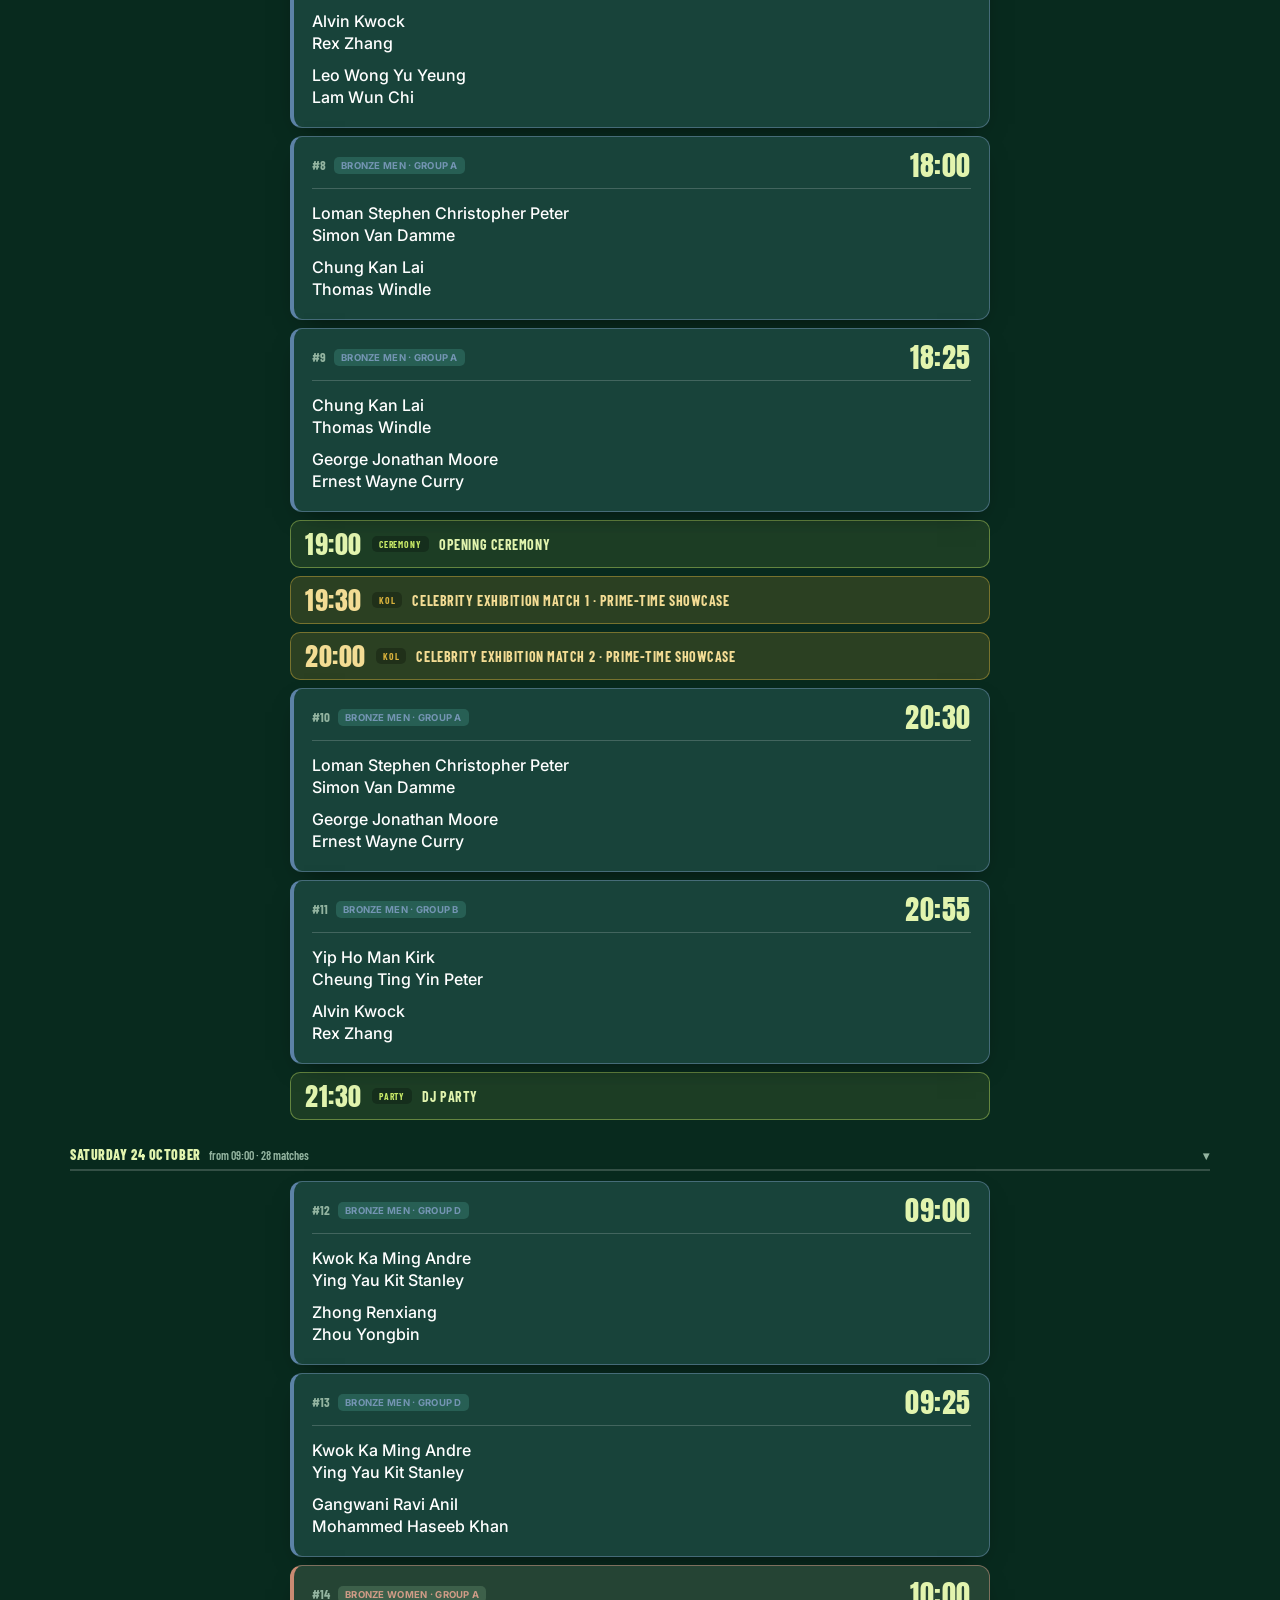
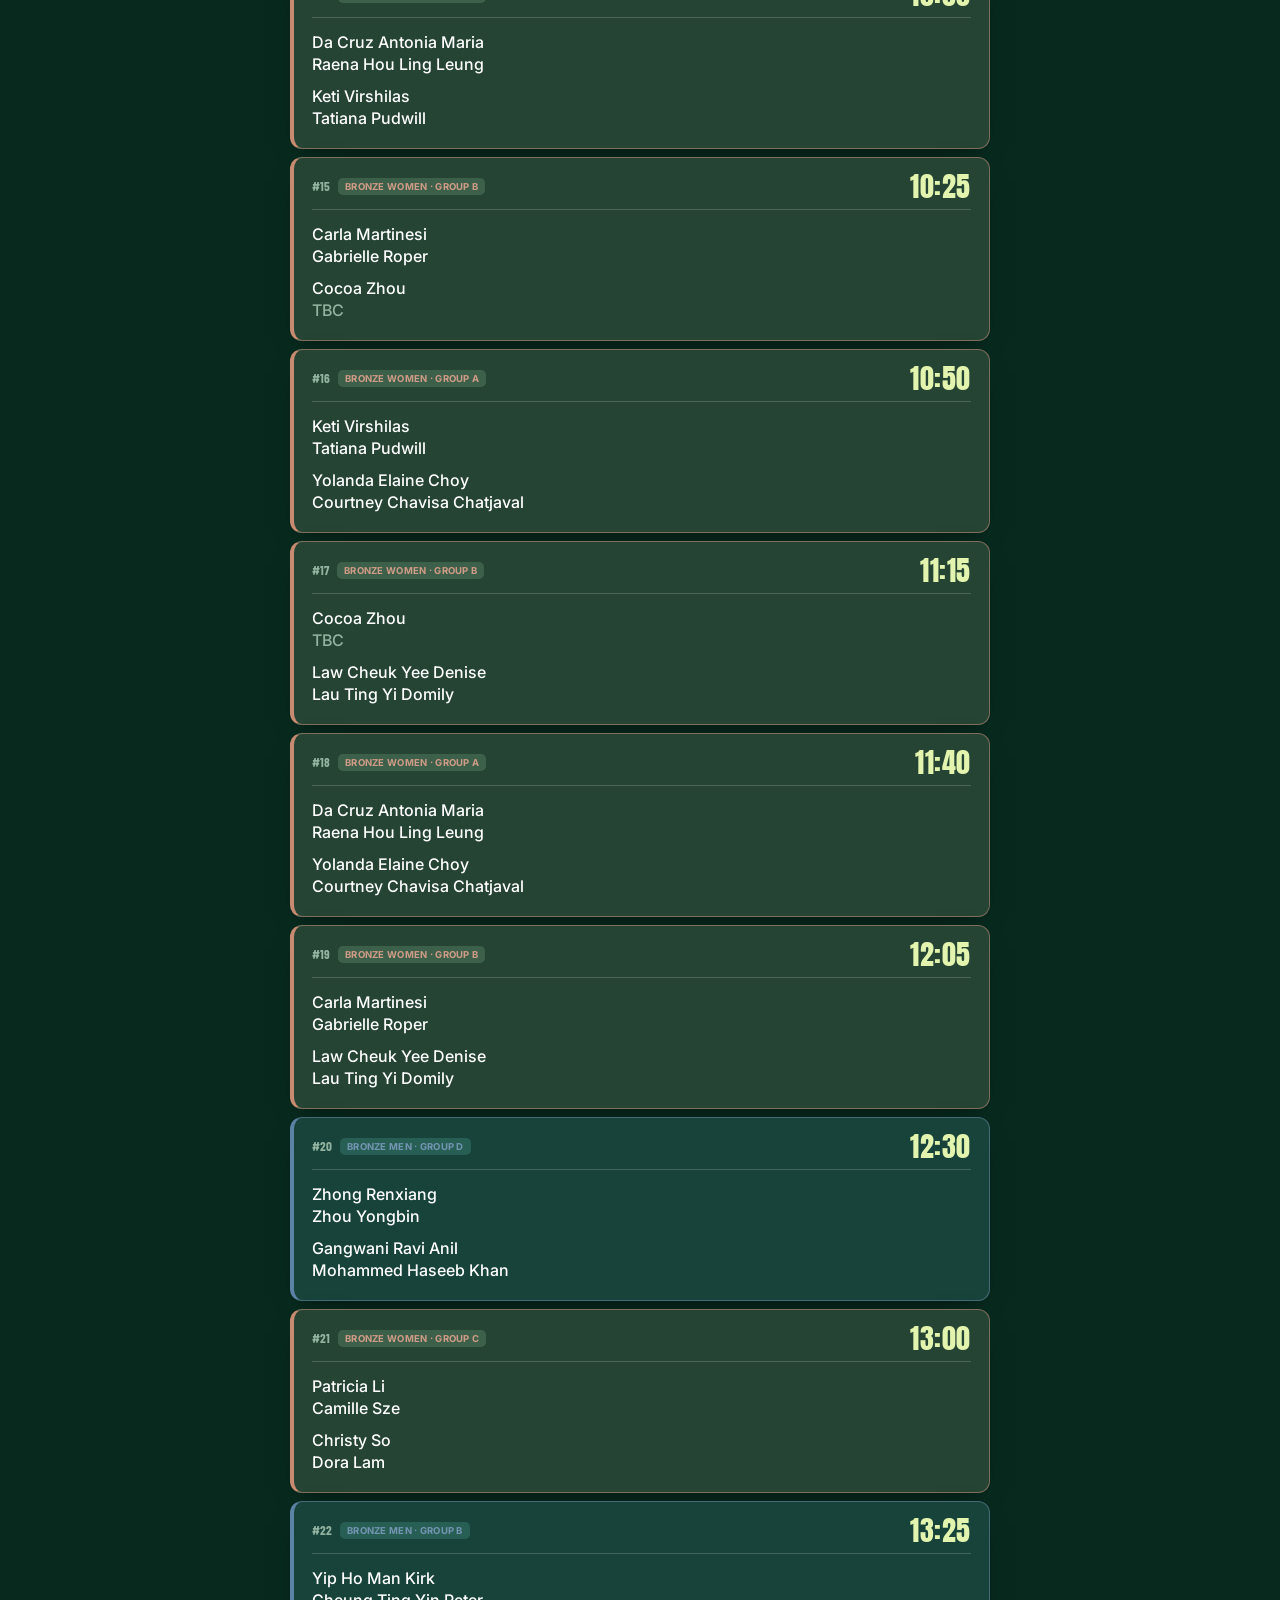
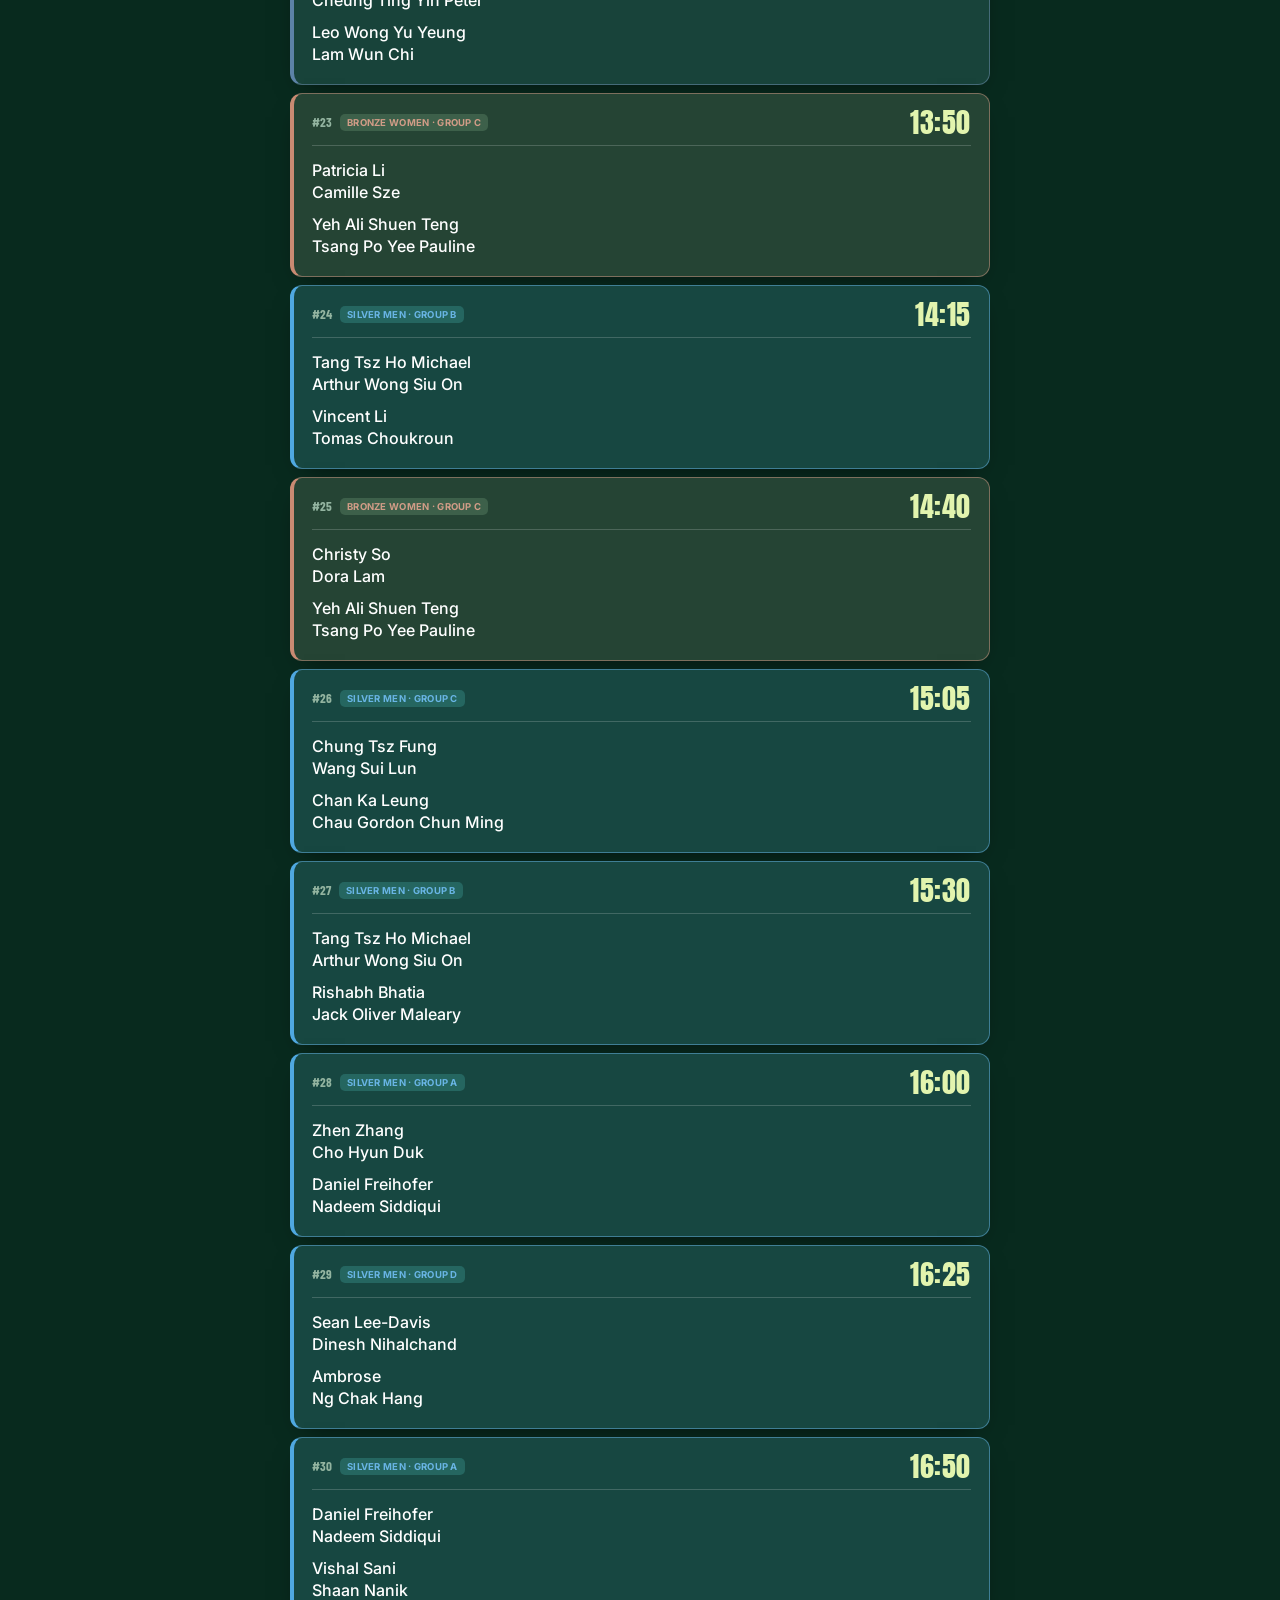
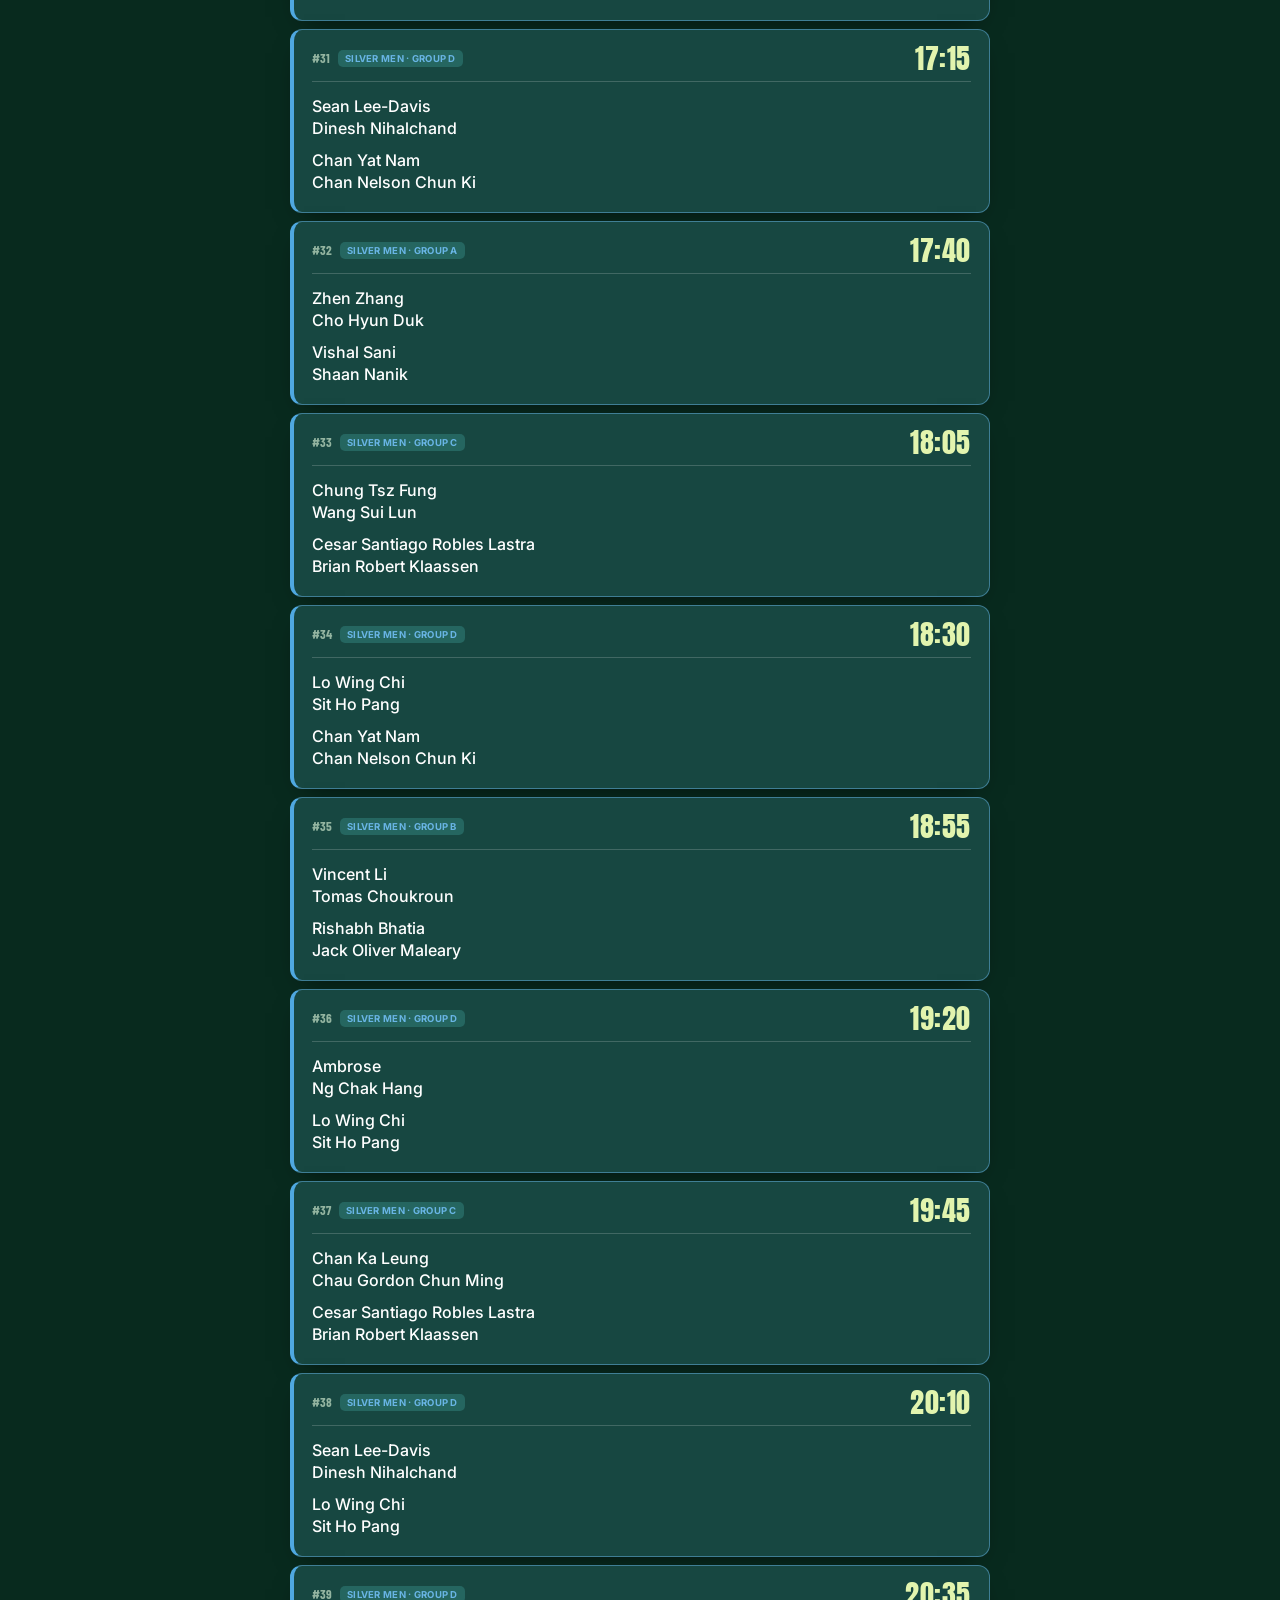
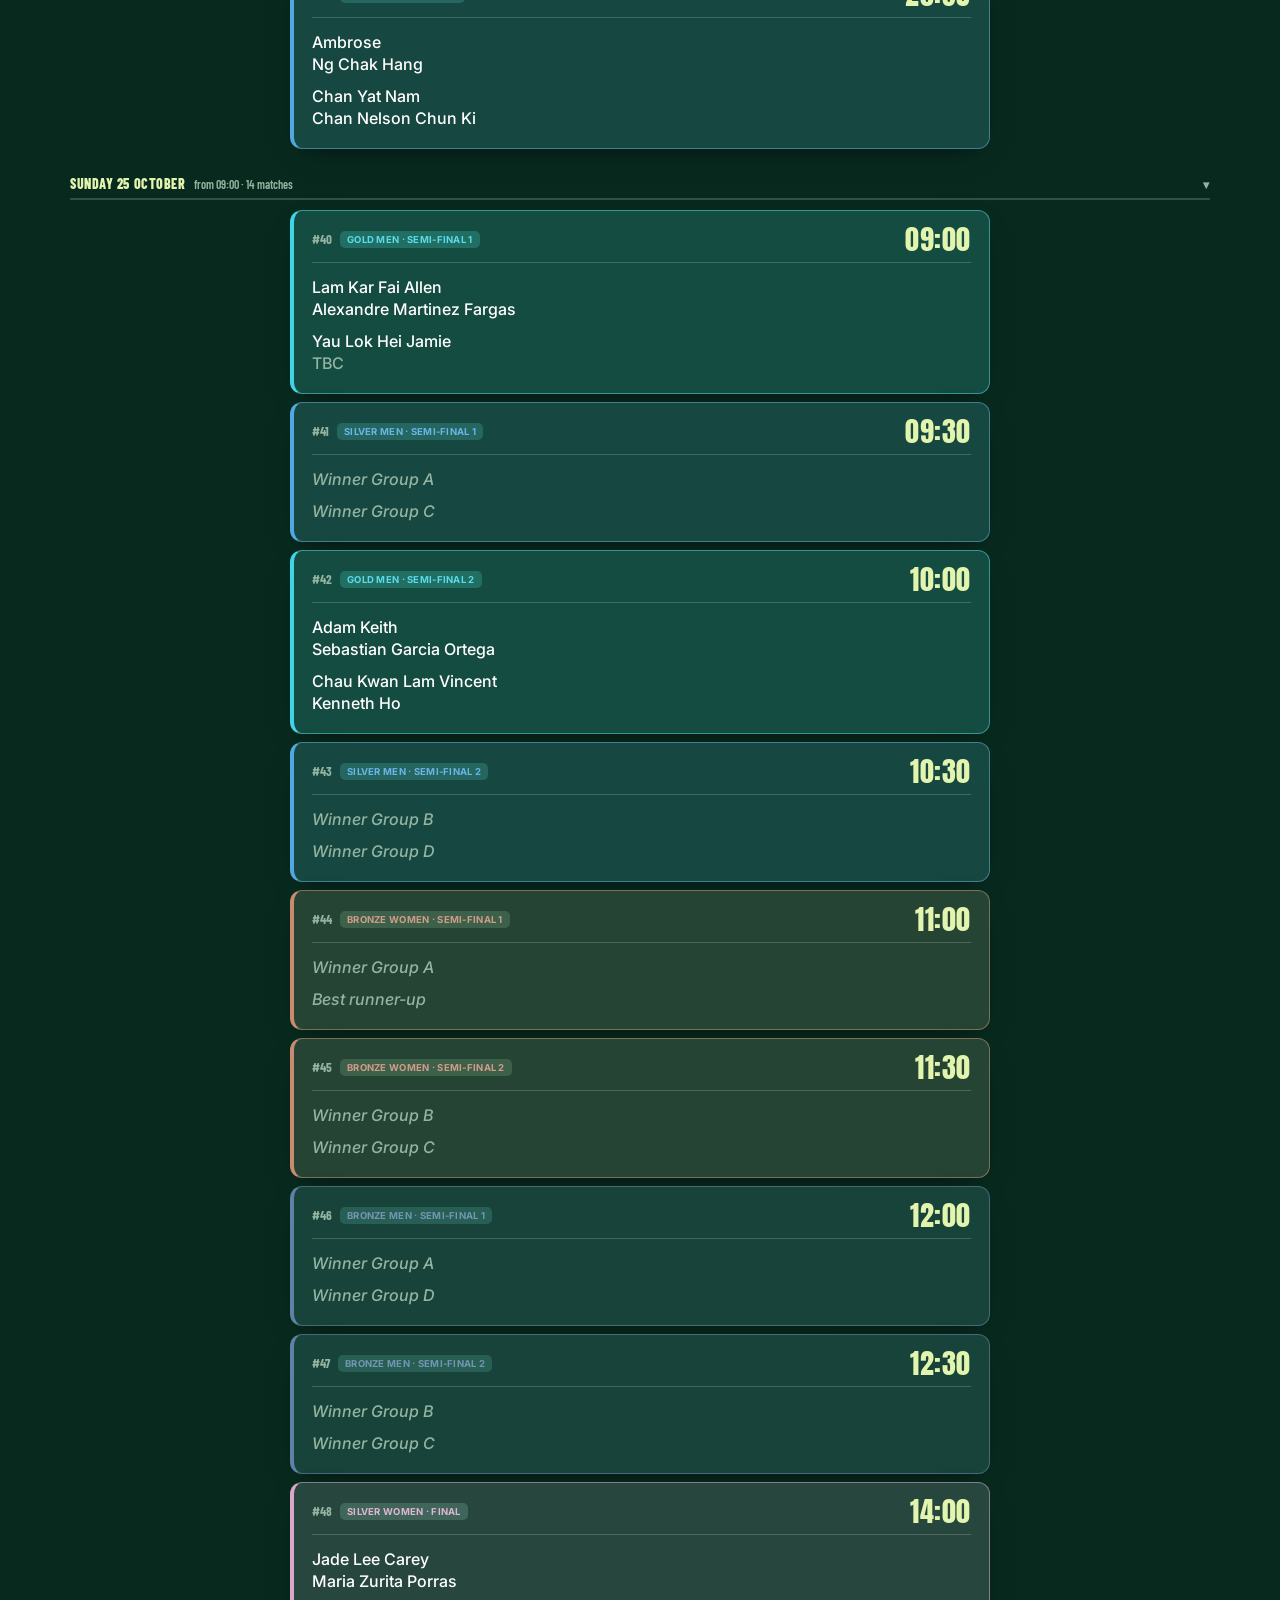
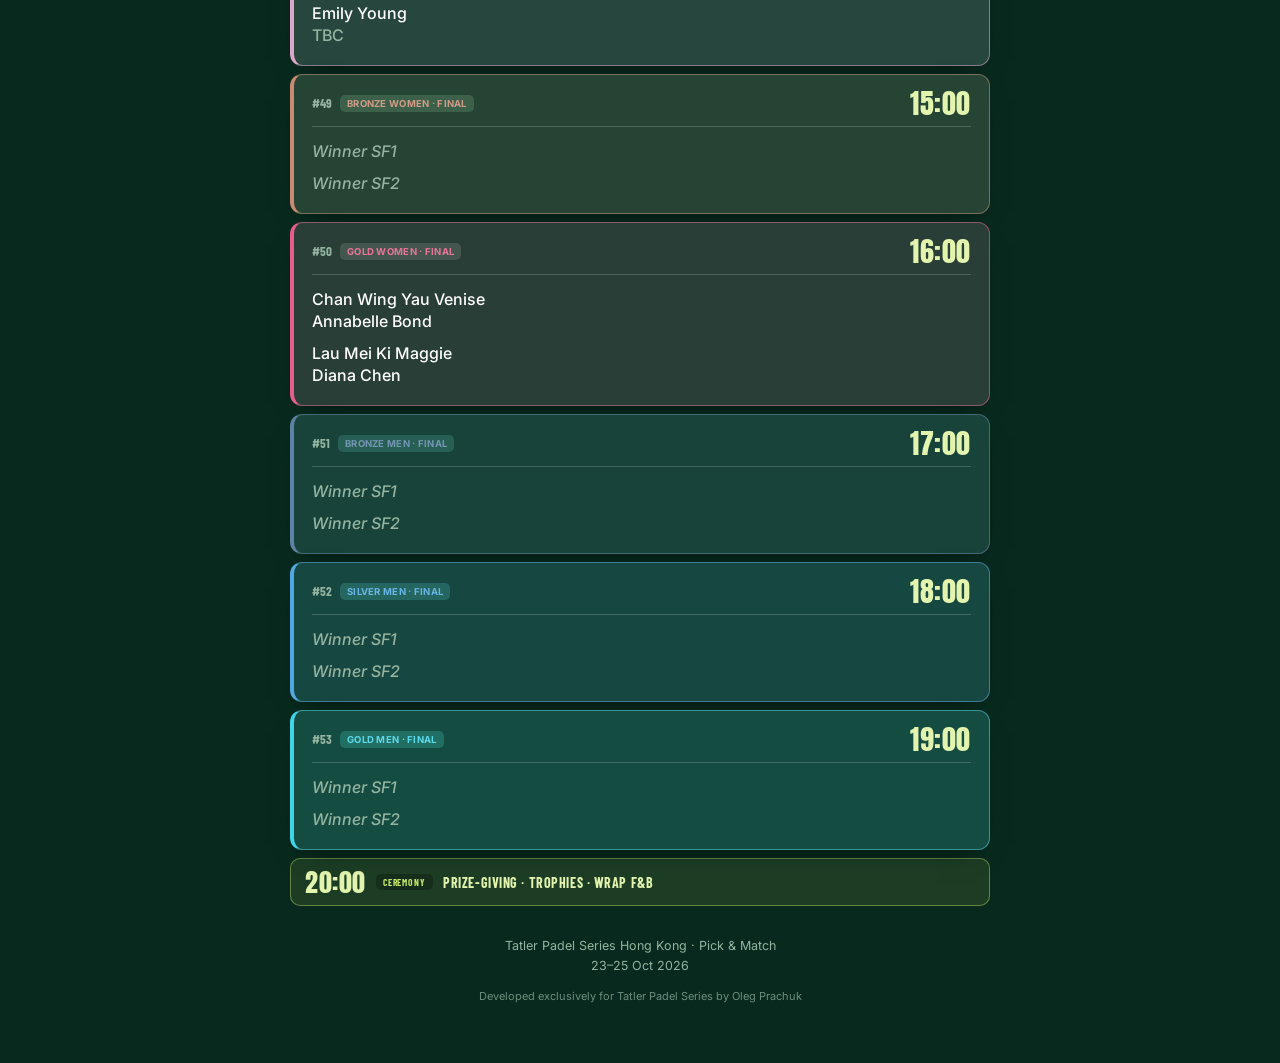
==== commit 4203a1a4: "Add files via upload" ====
--- a/admin.html
+++ b/admin.html
@@ -7,7 +7,7 @@
 <title>TPS HK — Score Entry</title>
 <link rel="preconnect" href="https://fonts.googleapis.com">
 <link href="https://fonts.googleapis.com/css2?family=Anton&family=Barlow+Condensed:wght@500;600;700;800&family=Inter:wght@400;500;600;700;800&family=Unbounded:wght@500;700;800&family=Montserrat:wght@500;600;700&display=swap" rel="stylesheet">
-<link rel="stylesheet" href="app.css">
+<link rel="stylesheet" href="app.css?v=20261020c">
 <script>try{document.documentElement.dataset.theme=localStorage.getItem('tps-hk-theme')||'tatler'}catch(e){document.documentElement.dataset.theme='tatler'}</script>
 </head>
 <body>
@@ -17,7 +17,7 @@
     <div class="topbar-row">
       <div class="brand">
         <h1 class="brand-title">Tatler Padel Series Hong Kong</h1>
-        <p class="brand-sub"><b>23&ndash;25 Oct 2026</b><span class="sep" aria-hidden="true">&#x2715;</span>Pick &amp; Match</p>
+        <p class="brand-sub"><b class="nowrap">23&ndash;25 Oct 2026</b><span class="sep" aria-hidden="true">&#x2715;</span><span class="nowrap">Pick &amp; Match</span></p>
       </div>
       <div class="topbar-controls">
         <div class="view-toggle theme-toggle" title="Colour theme">
@@ -102,7 +102,7 @@
 
   <section class="panel" id="panel-format"><div id="formatContent"></div></section>
 
-  <p class="footnote">Tatler Padel Series Hong Kong &middot; Pick &amp; Match &middot; 23&ndash;25 Oct 2026</p>
+  <p class="footnote">Tatler Padel Series Hong Kong &middot; Pick &amp; Match<br><span class="nowrap">23&ndash;25 Oct 2026</span></p>
   <p class="credit">Developed exclusively for Tatler Padel Series by Oleg Prachuk</p>
 </main>
 
@@ -128,8 +128,8 @@
 </div>
 
 <div class="adm-toast" id="admToast"></div>
-<script src="data-seed.js"></script>
-<script src="app.js"></script>
-<script src="admin.js"></script>
+<script src="data-seed.js?v=20261020c"></script>
+<script src="app.js?v=20261020c"></script>
+<script src="admin.js?v=20261020c"></script>
 </body>
 </html>
--- a/app.css
+++ b/app.css
@@ -868,3 +868,6 @@
 /* Footer: event line a bit larger; credit in the same muted tone, slightly dimmer and smaller. */
 .footnote { font-size: 12.5px; }
 .credit, html[data-theme="pm"] .credit { font-size: 11px; color: color-mix(in srgb, var(--text-muted) 72%, var(--bg-1)); }
+
+.nowrap { white-space: nowrap; }
+.footnote { line-height: 1.6; }
